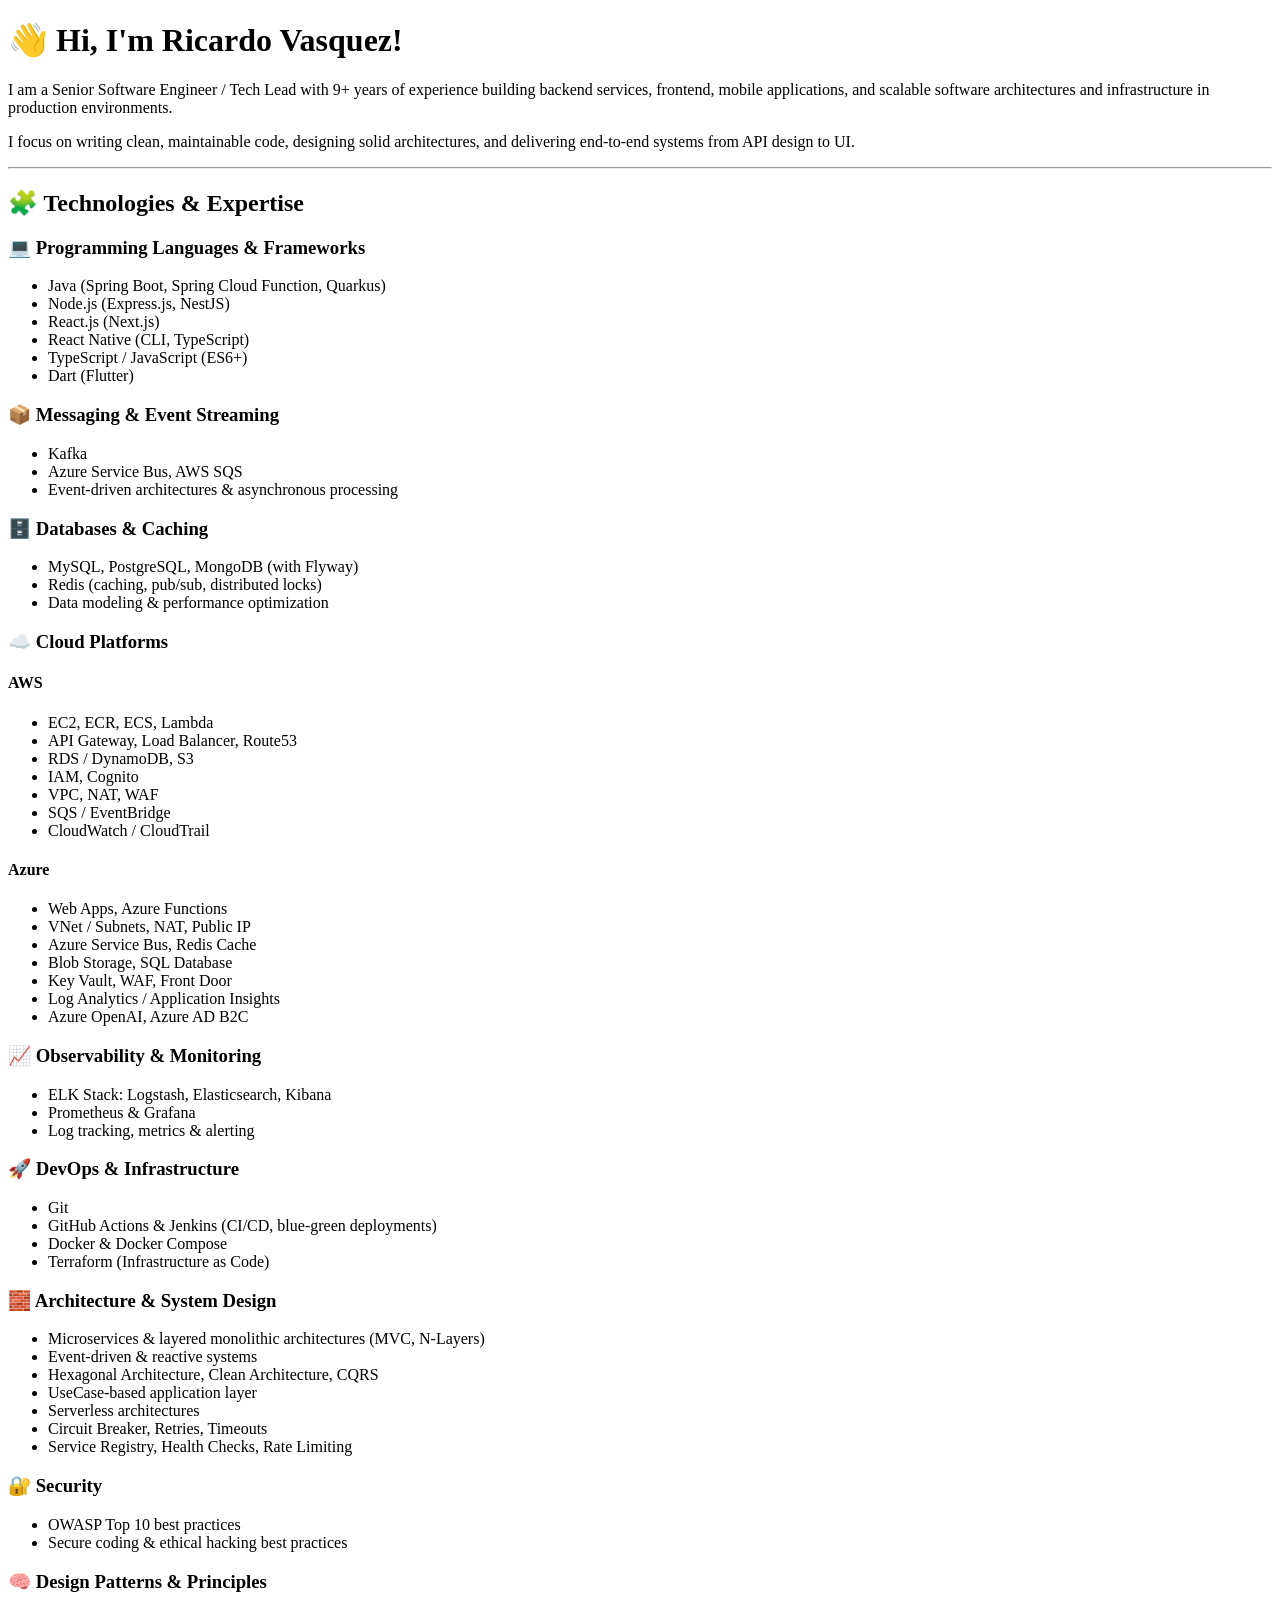
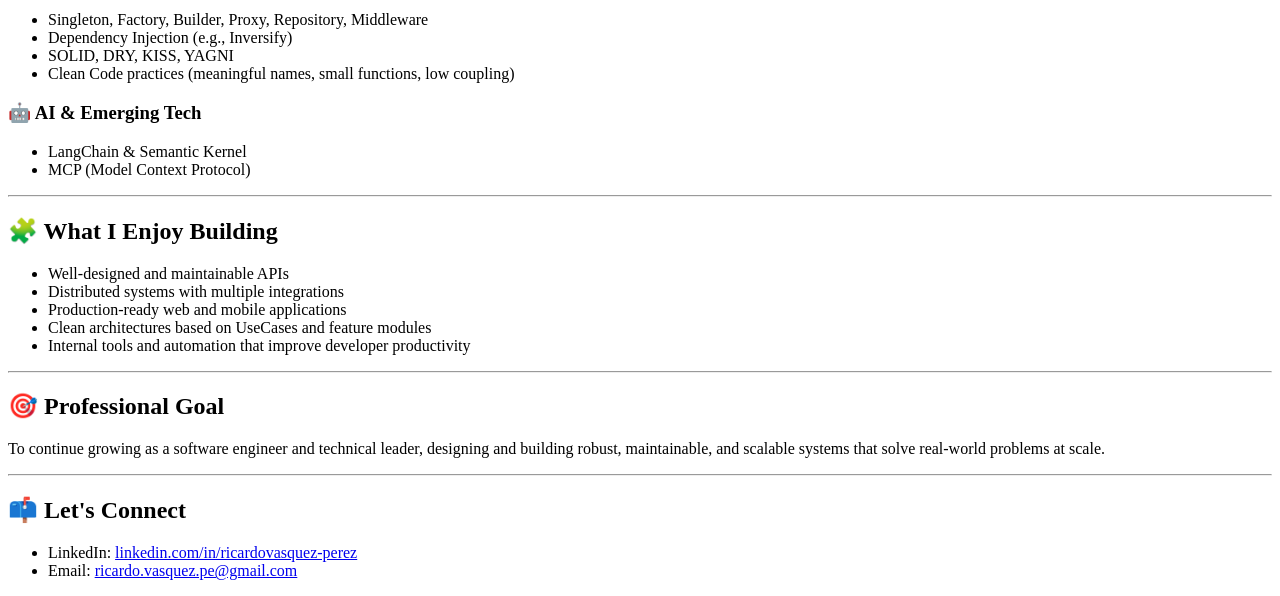
==== index.html @ ee4dad26 "first commit" ====
<!DOCTYPE html>
<html lang="en">
<head>
  <meta charset="UTF-8" />
  <meta name="viewport" content="width=device-width, initial-scale=1.0" />

  <title>Ricardo Vasquez | Senior Software Engineer / Tech Lead</title>
</head>

<body>

  <h1>👋 Hi, I'm Ricardo Vasquez!</h1>

  <p>
    I am a Senior Software Engineer / Tech Lead with 9+ years of experience
    building backend services, frontend, mobile applications, and scalable
    software architectures and infrastructure in production environments.
  </p>

  <p>
    I focus on writing clean, maintainable code, designing solid architectures,
    and delivering end-to-end systems from API design to UI.
  </p>

  <hr />

  <h2>🧩 Technologies &amp; Expertise</h2>

  <h3>💻 Programming Languages &amp; Frameworks</h3>

  <ul>
    <li>Java (Spring Boot, Spring Cloud Function, Quarkus)</li>
    <li>Node.js (Express.js, NestJS)</li>
    <li>React.js (Next.js)</li>
    <li>React Native (CLI, TypeScript)</li>
    <li>TypeScript / JavaScript (ES6+)</li>
    <li>Dart (Flutter)</li>
  </ul>

  <h3>📦 Messaging &amp; Event Streaming</h3>

  <ul>
    <li>Kafka</li>
    <li>Azure Service Bus, AWS SQS</li>
    <li>Event-driven architectures &amp; asynchronous processing</li>
  </ul>

  <h3>🗄️ Databases &amp; Caching</h3>

  <ul>
    <li>MySQL, PostgreSQL, MongoDB (with Flyway)</li>
    <li>Redis (caching, pub/sub, distributed locks)</li>
    <li>Data modeling &amp; performance optimization</li>
  </ul>

  <h3>☁️ Cloud Platforms</h3>

  <h4>AWS</h4>

  <ul>
    <li>EC2, ECR, ECS, Lambda</li>
    <li>API Gateway, Load Balancer, Route53</li>
    <li>RDS / DynamoDB, S3</li>
    <li>IAM, Cognito</li>
    <li>VPC, NAT, WAF</li>
    <li>SQS / EventBridge</li>
    <li>CloudWatch / CloudTrail</li>
  </ul>

  <h4>Azure</h4>

  <ul>
    <li>Web Apps, Azure Functions</li>
    <li>VNet / Subnets, NAT, Public IP</li>
    <li>Azure Service Bus, Redis Cache</li>
    <li>Blob Storage, SQL Database</li>
    <li>Key Vault, WAF, Front Door</li>
    <li>Log Analytics / Application Insights</li>
    <li>Azure OpenAI, Azure AD B2C</li>
  </ul>

  <h3>📈 Observability &amp; Monitoring</h3>

  <ul>
    <li>ELK Stack: Logstash, Elasticsearch, Kibana</li>
    <li>Prometheus &amp; Grafana</li>
    <li>Log tracking, metrics &amp; alerting</li>
  </ul>

  <h3>🚀 DevOps &amp; Infrastructure</h3>

  <ul>
    <li>Git</li>
    <li>GitHub Actions &amp; Jenkins (CI/CD, blue-green deployments)</li>
    <li>Docker &amp; Docker Compose</li>
    <li>Terraform (Infrastructure as Code)</li>
  </ul>

  <h3>🧱 Architecture &amp; System Design</h3>

  <ul>
    <li>Microservices &amp; layered monolithic architectures (MVC, N-Layers)</li>
    <li>Event-driven &amp; reactive systems</li>
    <li>Hexagonal Architecture, Clean Architecture, CQRS</li>
    <li>UseCase-based application layer</li>
    <li>Serverless architectures</li>
    <li>Circuit Breaker, Retries, Timeouts</li>
    <li>Service Registry, Health Checks, Rate Limiting</li>
  </ul>

  <h3>🔐 Security</h3>

  <ul>
    <li>OWASP Top 10 best practices</li>
    <li>Secure coding &amp; ethical hacking best practices</li>
  </ul>

  <h3>🧠 Design Patterns &amp; Principles</h3>

  <ul>
    <li>Singleton, Factory, Builder, Proxy, Repository, Middleware</li>
    <li>Dependency Injection (e.g., Inversify)</li>
    <li>SOLID, DRY, KISS, YAGNI</li>
    <li>
      Clean Code practices
      (meaningful names, small functions, low coupling)
    </li>
  </ul>

  <h3>🤖 AI &amp; Emerging Tech</h3>

  <ul>
    <li>LangChain &amp; Semantic Kernel</li>
    <li>MCP (Model Context Protocol)</li>
  </ul>

  <hr />

  <h2>🧩 What I Enjoy Building</h2>

  <ul>
    <li>Well-designed and maintainable APIs</li>
    <li>Distributed systems with multiple integrations</li>
    <li>Production-ready web and mobile applications</li>
    <li>Clean architectures based on UseCases and feature modules</li>
    <li>Internal tools and automation that improve developer productivity</li>
  </ul>

  <hr />

  <h2>🎯 Professional Goal</h2>

  <p>
    To continue growing as a software engineer and technical leader,
    designing and building robust, maintainable, and scalable systems
    that solve real-world problems at scale.
  </p>

  <hr />

  <h2>📫 Let's Connect</h2>

  <ul>
    <li>
      LinkedIn:
      <a
        href="https://www.linkedin.com/in/ricardovasquez-perez"
        target="_blank"
        rel="noopener noreferrer"
      >
        linkedin.com/in/ricardovasquez-perez
      </a>
    </li>

    <li>
      Email:
      <a href="mailto:ricardo.vasquez.pe@gmail.com">
        ricardo.vasquez.pe@gmail.com
      </a>
    </li>
  </ul>

</body>
</html>
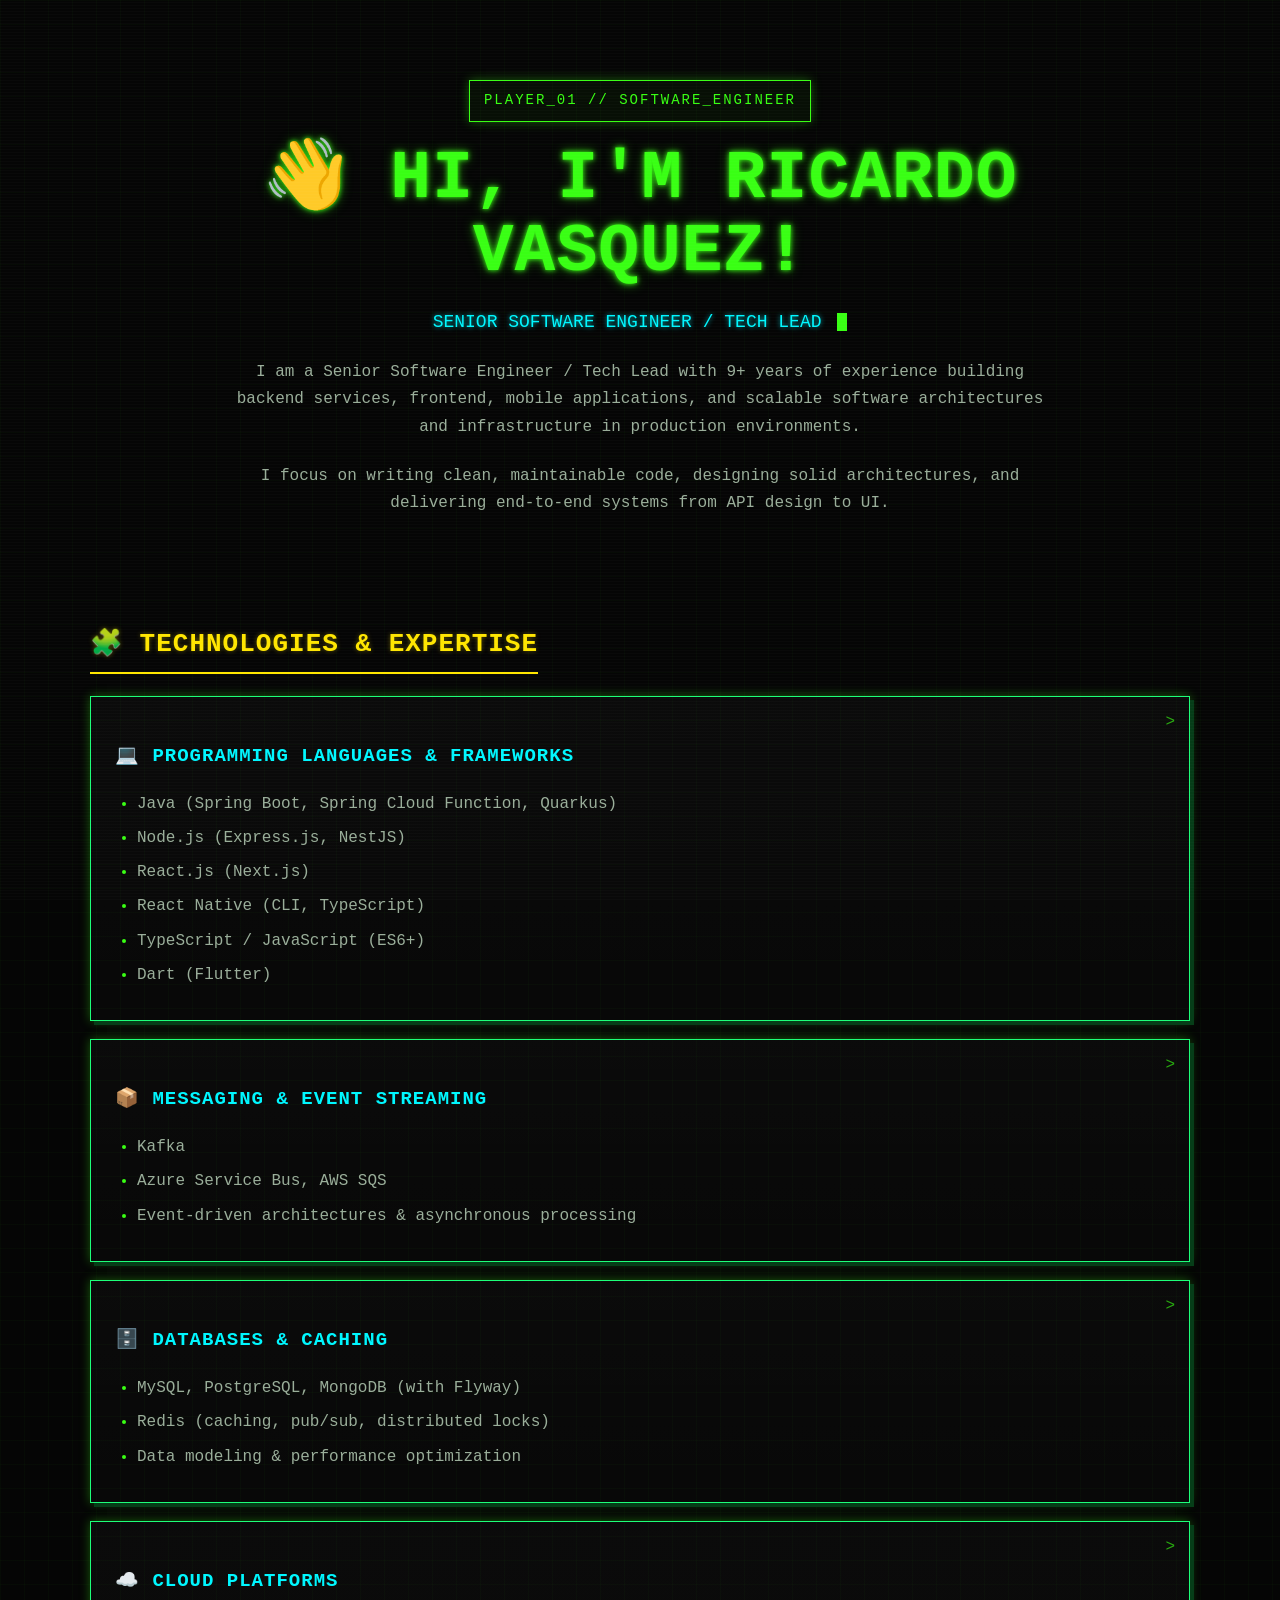
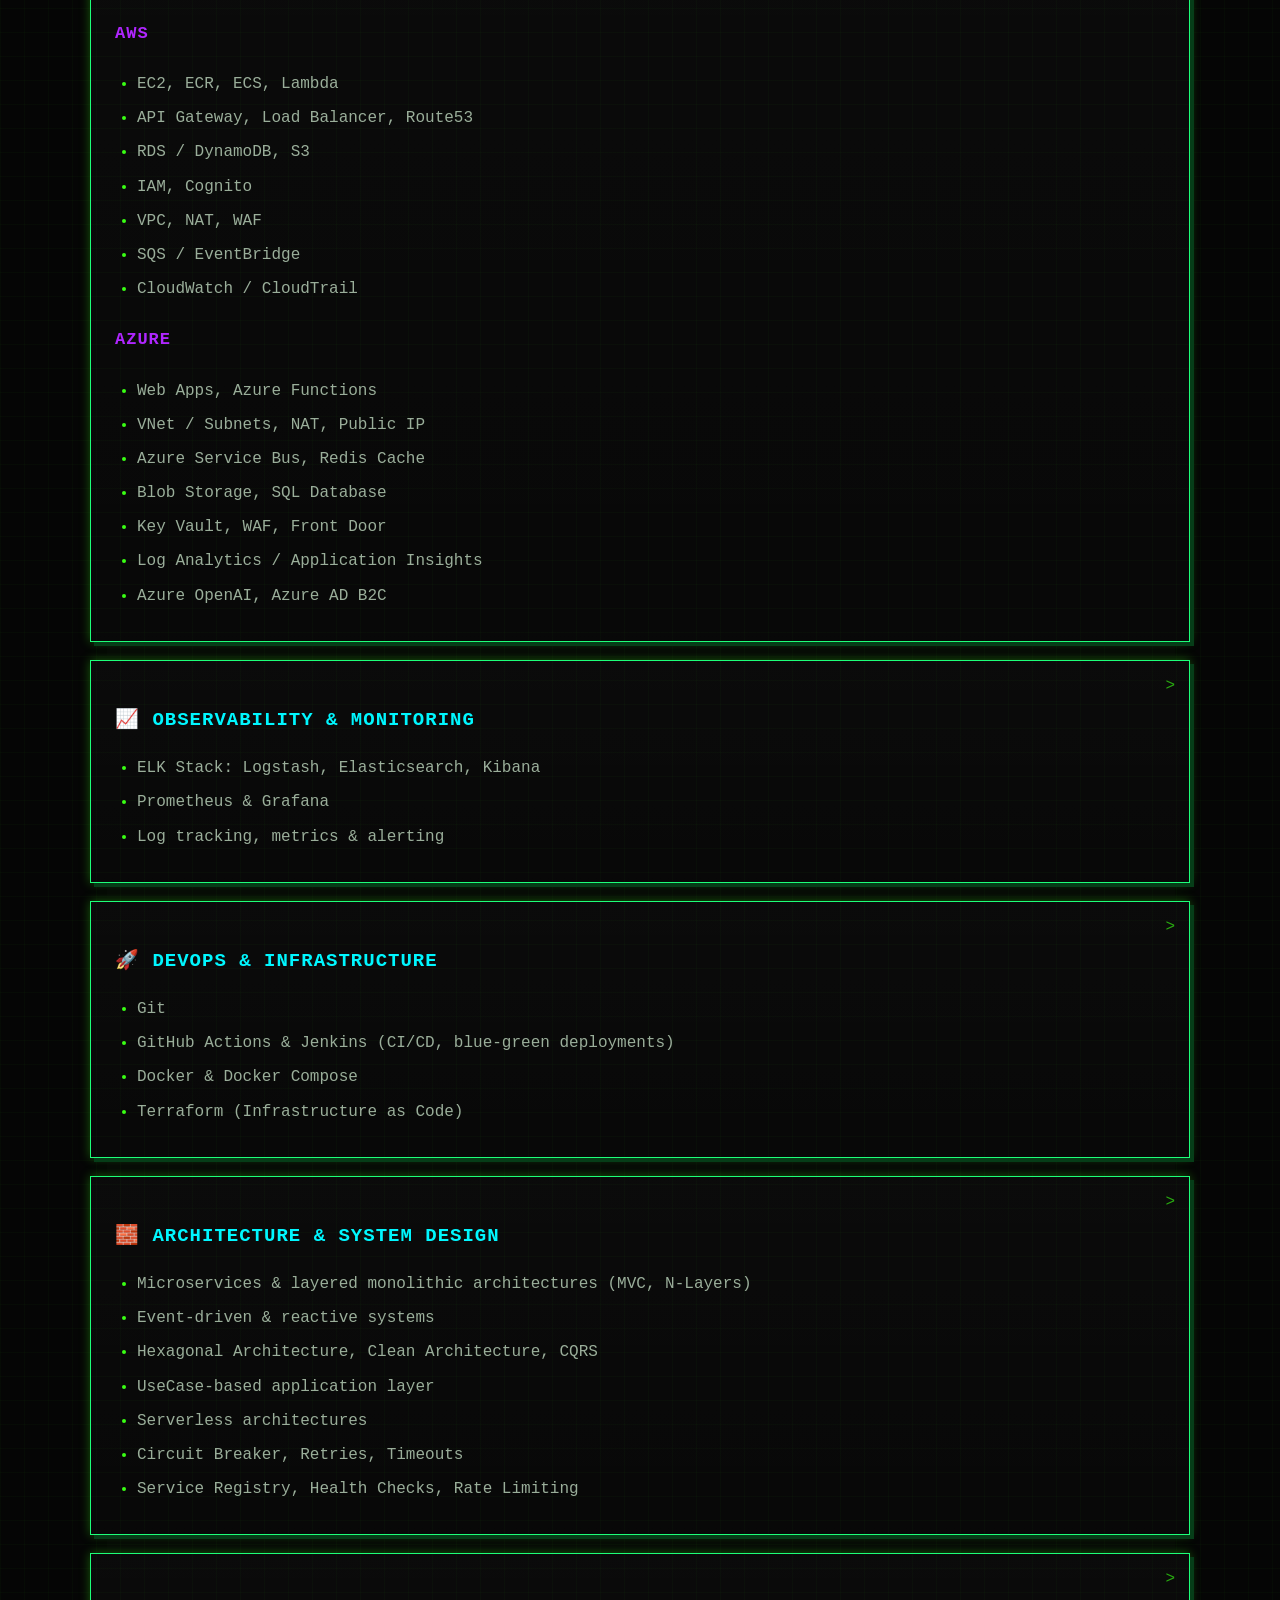
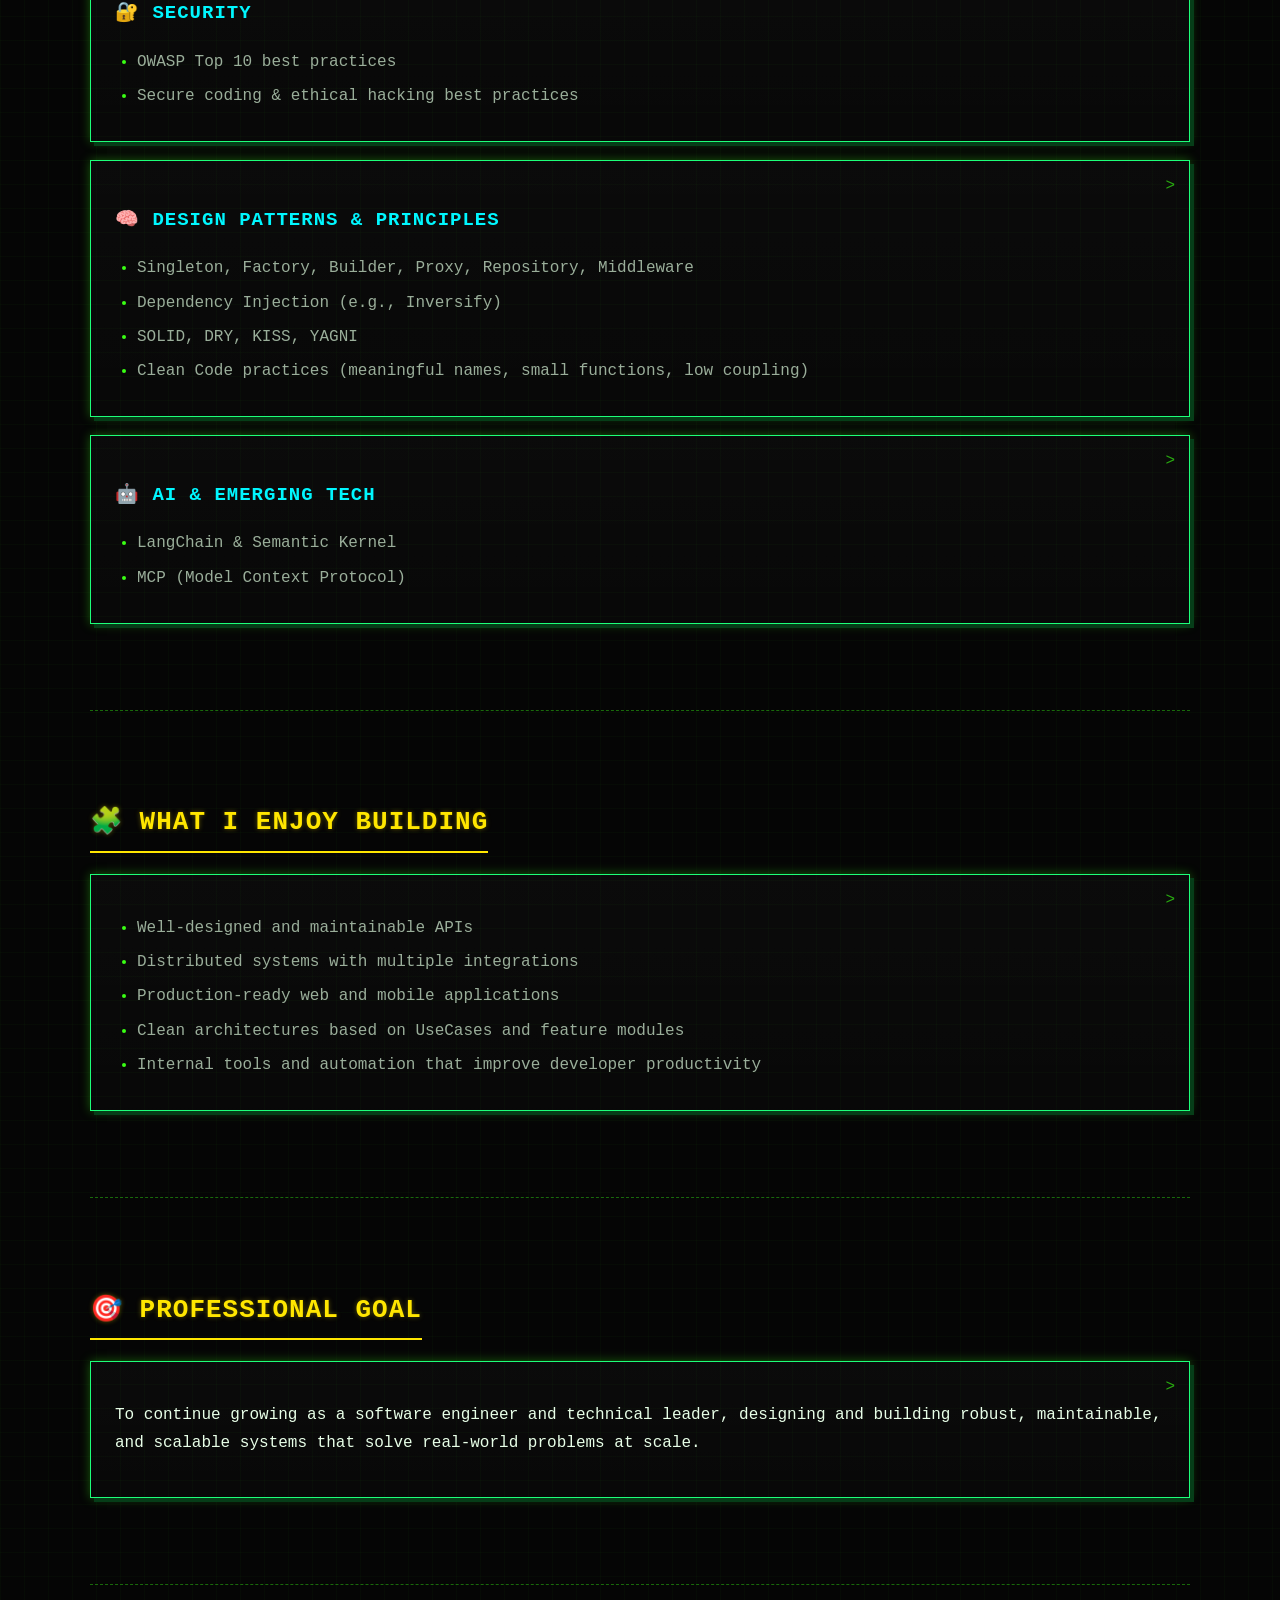
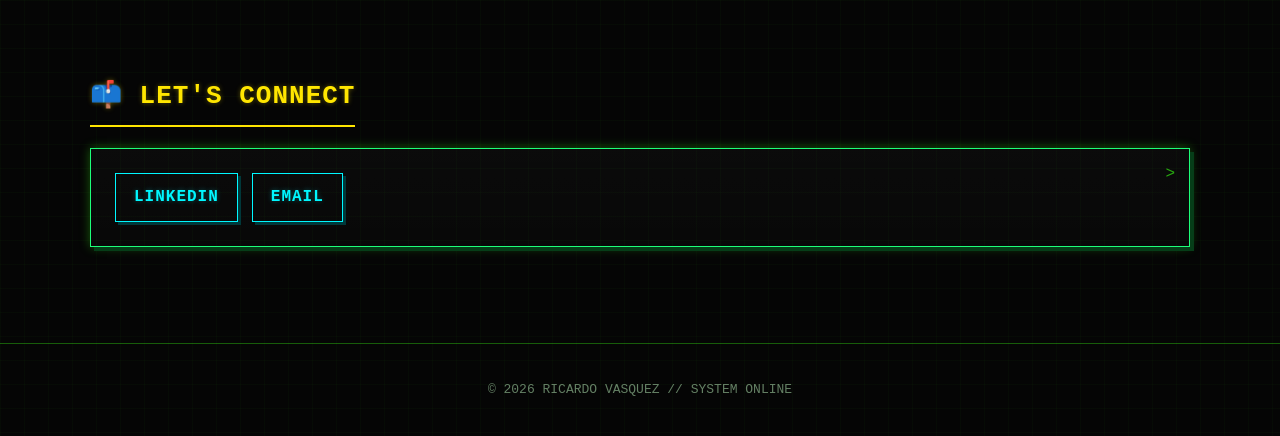
==== commit bceccf53: "second commit" ====
--- a/index.html
+++ b/index.html
@@ -5,180 +5,535 @@
   <meta name="viewport" content="width=device-width, initial-scale=1.0" />
 
   <title>Ricardo Vasquez | Senior Software Engineer / Tech Lead</title>
+
+  <style>
+    :root {
+      --bg: #050505;
+      --panel: #0b0b0b;
+      --panel-soft: #101010;
+      --green: #39ff14;
+      --cyan: #00f7ff;
+      --purple: #b026ff;
+      --yellow: #ffe600;
+      --text: #e8ffe8;
+      --muted: #9aae9a;
+      --border: #1dff79;
+      --shadow-green: 0 0 10px rgba(57, 255, 20, 0.35);
+      --shadow-cyan: 0 0 10px rgba(0, 247, 255, 0.3);
+    }
+
+    * {
+      box-sizing: border-box;
+    }
+
+    html {
+      scroll-behavior: smooth;
+    }
+
+    body {
+      margin: 0;
+      background:
+        linear-gradient(rgba(57, 255, 20, 0.025) 1px, transparent 1px),
+        linear-gradient(90deg, rgba(57, 255, 20, 0.025) 1px, transparent 1px),
+        var(--bg);
+      background-size: 24px 24px;
+
+      color: var(--text);
+
+      font-family:
+        "Courier New",
+        Courier,
+        monospace;
+
+      line-height: 1.7;
+    }
+
+    body::before {
+      content: "";
+      position: fixed;
+      inset: 0;
+      pointer-events: none;
+
+      background:
+        repeating-linear-gradient(
+          0deg,
+          rgba(255,255,255,0.018),
+          rgba(255,255,255,0.018) 1px,
+          transparent 1px,
+          transparent 3px
+        );
+
+      z-index: 999;
+    }
+
+    .container {
+      width: min(1100px, 92%);
+      margin: 0 auto;
+    }
+
+    header {
+      padding: 80px 0 55px;
+      text-align: center;
+    }
+
+    .terminal-label {
+      display: inline-block;
+      margin-bottom: 20px;
+      padding: 8px 14px;
+
+      border: 1px solid var(--green);
+      color: var(--green);
+      background: rgba(57, 255, 20, 0.04);
+
+      box-shadow: var(--shadow-green);
+
+      font-size: 14px;
+      text-transform: uppercase;
+      letter-spacing: 2px;
+    }
+
+    h1,
+    h2,
+    h3,
+    h4 {
+      text-transform: uppercase;
+      letter-spacing: 1px;
+    }
+
+    h1 {
+      margin: 0;
+      font-size: clamp(36px, 7vw, 68px);
+      line-height: 1.08;
+
+      color: var(--green);
+
+      text-shadow:
+        0 0 5px var(--green),
+        0 0 12px rgba(57, 255, 20, 0.5);
+    }
+
+    .subtitle {
+      margin-top: 18px;
+      color: var(--cyan);
+      font-size: 18px;
+
+      text-shadow:
+        0 0 5px rgba(0, 247, 255, 0.7);
+    }
+
+    .intro {
+      max-width: 820px;
+      margin: 22px auto 0;
+      color: var(--muted);
+      font-size: 16px;
+    }
+
+    section {
+      padding: 28px 0;
+    }
+
+    h2 {
+      display: inline-block;
+
+      color: var(--yellow);
+      font-size: 26px;
+
+      border-bottom: 2px solid var(--yellow);
+
+      padding-bottom: 6px;
+
+      text-shadow:
+        0 0 5px rgba(255, 230, 0, 0.35);
+    }
+
+    h3 {
+      color: var(--cyan);
+      font-size: 19px;
+    }
+
+    h4 {
+      color: var(--purple);
+      font-size: 17px;
+    }
+
+    .panel {
+      background: linear-gradient(
+        180deg,
+        rgba(255,255,255,0.025),
+        rgba(255,255,255,0.01)
+      );
+
+      border: 1px solid var(--border);
+
+      padding: 24px;
+      margin-bottom: 18px;
+
+      box-shadow:
+        4px 4px 0 #063d18,
+        var(--shadow-green);
+
+      position: relative;
+    }
+
+    .panel::before {
+      content: ">";
+      position: absolute;
+      top: 12px;
+      right: 14px;
+
+      color: var(--green);
+      opacity: 0.65;
+    }
+
+    ul {
+      padding-left: 22px;
+      margin-bottom: 0;
+    }
+
+    li {
+      margin-bottom: 7px;
+      color: var(--muted);
+    }
+
+    li::marker {
+      color: var(--green);
+    }
+
+    hr {
+      border: none;
+      border-top: 1px dashed rgba(57, 255, 20, 0.4);
+      margin: 40px 0;
+    }
+
+    a {
+      color: var(--cyan);
+      text-decoration: none;
+
+      text-shadow:
+        0 0 5px rgba(0, 247, 255, 0.3);
+    }
+
+    a:hover {
+      color: var(--green);
+      text-shadow:
+        0 0 8px rgba(57, 255, 20, 0.7);
+    }
+
+    .connect {
+      display: flex;
+      flex-wrap: wrap;
+      gap: 14px;
+    }
+
+    .button {
+      display: inline-block;
+
+      padding: 10px 18px;
+
+      border: 1px solid var(--cyan);
+
+      background: transparent;
+      color: var(--cyan);
+
+      text-transform: uppercase;
+      font-weight: bold;
+      letter-spacing: 1px;
+
+      box-shadow:
+        3px 3px 0 #00383a;
+    }
+
+    .button:hover {
+      border-color: var(--green);
+      color: var(--green);
+
+      box-shadow:
+        3px 3px 0 #0b4518,
+        var(--shadow-green);
+
+      transform: translate(-1px, -1px);
+    }
+
+    footer {
+      margin-top: 50px;
+      padding: 35px 0;
+
+      border-top: 1px solid rgba(57, 255, 20, 0.35);
+
+      text-align: center;
+
+      color: #648064;
+
+      font-size: 13px;
+    }
+
+    .cursor {
+      display: inline-block;
+      width: 10px;
+      height: 18px;
+      margin-left: 5px;
+
+      background: var(--green);
+
+      animation: blink 0.8s steps(1) infinite;
+      vertical-align: middle;
+    }
+
+    @keyframes blink {
+      50% {
+        opacity: 0;
+      }
+    }
+
+    @media (max-width: 700px) {
+      header {
+        padding-top: 55px;
+      }
+
+      h2 {
+        font-size: 22px;
+      }
+
+      .panel {
+        padding: 19px;
+      }
+    }
+  </style>
 </head>
 
 <body>
 
-  <h1>👋 Hi, I'm Ricardo Vasquez!</h1>
-
-  <p>
-    I am a Senior Software Engineer / Tech Lead with 9+ years of experience
-    building backend services, frontend, mobile applications, and scalable
-    software architectures and infrastructure in production environments.
-  </p>
-
-  <p>
-    I focus on writing clean, maintainable code, designing solid architectures,
-    and delivering end-to-end systems from API design to UI.
-  </p>
-
-  <hr />
-
-  <h2>🧩 Technologies &amp; Expertise</h2>
-
-  <h3>💻 Programming Languages &amp; Frameworks</h3>
-
-  <ul>
-    <li>Java (Spring Boot, Spring Cloud Function, Quarkus)</li>
-    <li>Node.js (Express.js, NestJS)</li>
-    <li>React.js (Next.js)</li>
-    <li>React Native (CLI, TypeScript)</li>
-    <li>TypeScript / JavaScript (ES6+)</li>
-    <li>Dart (Flutter)</li>
-  </ul>
-
-  <h3>📦 Messaging &amp; Event Streaming</h3>
-
-  <ul>
-    <li>Kafka</li>
-    <li>Azure Service Bus, AWS SQS</li>
-    <li>Event-driven architectures &amp; asynchronous processing</li>
-  </ul>
-
-  <h3>🗄️ Databases &amp; Caching</h3>
-
-  <ul>
-    <li>MySQL, PostgreSQL, MongoDB (with Flyway)</li>
-    <li>Redis (caching, pub/sub, distributed locks)</li>
-    <li>Data modeling &amp; performance optimization</li>
-  </ul>
-
-  <h3>☁️ Cloud Platforms</h3>
-
-  <h4>AWS</h4>
-
-  <ul>
-    <li>EC2, ECR, ECS, Lambda</li>
-    <li>API Gateway, Load Balancer, Route53</li>
-    <li>RDS / DynamoDB, S3</li>
-    <li>IAM, Cognito</li>
-    <li>VPC, NAT, WAF</li>
-    <li>SQS / EventBridge</li>
-    <li>CloudWatch / CloudTrail</li>
-  </ul>
-
-  <h4>Azure</h4>
-
-  <ul>
-    <li>Web Apps, Azure Functions</li>
-    <li>VNet / Subnets, NAT, Public IP</li>
-    <li>Azure Service Bus, Redis Cache</li>
-    <li>Blob Storage, SQL Database</li>
-    <li>Key Vault, WAF, Front Door</li>
-    <li>Log Analytics / Application Insights</li>
-    <li>Azure OpenAI, Azure AD B2C</li>
-  </ul>
-
-  <h3>📈 Observability &amp; Monitoring</h3>
-
-  <ul>
-    <li>ELK Stack: Logstash, Elasticsearch, Kibana</li>
-    <li>Prometheus &amp; Grafana</li>
-    <li>Log tracking, metrics &amp; alerting</li>
-  </ul>
-
-  <h3>🚀 DevOps &amp; Infrastructure</h3>
-
-  <ul>
-    <li>Git</li>
-    <li>GitHub Actions &amp; Jenkins (CI/CD, blue-green deployments)</li>
-    <li>Docker &amp; Docker Compose</li>
-    <li>Terraform (Infrastructure as Code)</li>
-  </ul>
-
-  <h3>🧱 Architecture &amp; System Design</h3>
-
-  <ul>
-    <li>Microservices &amp; layered monolithic architectures (MVC, N-Layers)</li>
-    <li>Event-driven &amp; reactive systems</li>
-    <li>Hexagonal Architecture, Clean Architecture, CQRS</li>
-    <li>UseCase-based application layer</li>
-    <li>Serverless architectures</li>
-    <li>Circuit Breaker, Retries, Timeouts</li>
-    <li>Service Registry, Health Checks, Rate Limiting</li>
-  </ul>
-
-  <h3>🔐 Security</h3>
-
-  <ul>
-    <li>OWASP Top 10 best practices</li>
-    <li>Secure coding &amp; ethical hacking best practices</li>
-  </ul>
-
-  <h3>🧠 Design Patterns &amp; Principles</h3>
-
-  <ul>
-    <li>Singleton, Factory, Builder, Proxy, Repository, Middleware</li>
-    <li>Dependency Injection (e.g., Inversify)</li>
-    <li>SOLID, DRY, KISS, YAGNI</li>
-    <li>
-      Clean Code practices
-      (meaningful names, small functions, low coupling)
-    </li>
-  </ul>
-
-  <h3>🤖 AI &amp; Emerging Tech</h3>
-
-  <ul>
-    <li>LangChain &amp; Semantic Kernel</li>
-    <li>MCP (Model Context Protocol)</li>
-  </ul>
-
-  <hr />
-
-  <h2>🧩 What I Enjoy Building</h2>
-
-  <ul>
-    <li>Well-designed and maintainable APIs</li>
-    <li>Distributed systems with multiple integrations</li>
-    <li>Production-ready web and mobile applications</li>
-    <li>Clean architectures based on UseCases and feature modules</li>
-    <li>Internal tools and automation that improve developer productivity</li>
-  </ul>
-
-  <hr />
-
-  <h2>🎯 Professional Goal</h2>
-
-  <p>
-    To continue growing as a software engineer and technical leader,
-    designing and building robust, maintainable, and scalable systems
-    that solve real-world problems at scale.
-  </p>
-
-  <hr />
-
-  <h2>📫 Let's Connect</h2>
-
-  <ul>
-    <li>
-      LinkedIn:
-      <a
-        href="https://www.linkedin.com/in/ricardovasquez-perez"
-        target="_blank"
-        rel="noopener noreferrer"
-      >
-        linkedin.com/in/ricardovasquez-perez
-      </a>
-    </li>
-
-    <li>
-      Email:
-      <a href="mailto:ricardo.vasquez.pe@gmail.com">
-        ricardo.vasquez.pe@gmail.com
-      </a>
-    </li>
-  </ul>
+  <header>
+    <div class="container">
+
+      <div class="terminal-label">
+        PLAYER_01 // SOFTWARE_ENGINEER
+      </div>
+
+      <h1>
+        👋 Hi, I'm Ricardo Vasquez!
+      </h1>
+
+      <div class="subtitle">
+        SENIOR SOFTWARE ENGINEER / TECH LEAD
+        <span class="cursor"></span>
+      </div>
+
+      <p class="intro">
+        I am a Senior Software Engineer / Tech Lead with 9+ years of experience
+        building backend services, frontend, mobile applications, and scalable
+        software architectures and infrastructure in production environments.
+      </p>
+
+      <p class="intro">
+        I focus on writing clean, maintainable code, designing solid architectures,
+        and delivering end-to-end systems from API design to UI.
+      </p>
+
+    </div>
+  </header>
+
+  <main class="container">
+
+    <section>
+      <h2>🧩 Technologies &amp; Expertise</h2>
+
+      <div class="panel">
+        <h3>💻 Programming Languages &amp; Frameworks</h3>
+
+        <ul>
+          <li>Java (Spring Boot, Spring Cloud Function, Quarkus)</li>
+          <li>Node.js (Express.js, NestJS)</li>
+          <li>React.js (Next.js)</li>
+          <li>React Native (CLI, TypeScript)</li>
+          <li>TypeScript / JavaScript (ES6+)</li>
+          <li>Dart (Flutter)</li>
+        </ul>
+      </div>
+
+      <div class="panel">
+        <h3>📦 Messaging &amp; Event Streaming</h3>
+
+        <ul>
+          <li>Kafka</li>
+          <li>Azure Service Bus, AWS SQS</li>
+          <li>Event-driven architectures &amp; asynchronous processing</li>
+        </ul>
+      </div>
+
+      <div class="panel">
+        <h3>🗄️ Databases &amp; Caching</h3>
+
+        <ul>
+          <li>MySQL, PostgreSQL, MongoDB (with Flyway)</li>
+          <li>Redis (caching, pub/sub, distributed locks)</li>
+          <li>Data modeling &amp; performance optimization</li>
+        </ul>
+      </div>
+
+      <div class="panel">
+        <h3>☁️ Cloud Platforms</h3>
+
+        <h4>AWS</h4>
+
+        <ul>
+          <li>EC2, ECR, ECS, Lambda</li>
+          <li>API Gateway, Load Balancer, Route53</li>
+          <li>RDS / DynamoDB, S3</li>
+          <li>IAM, Cognito</li>
+          <li>VPC, NAT, WAF</li>
+          <li>SQS / EventBridge</li>
+          <li>CloudWatch / CloudTrail</li>
+        </ul>
+
+        <h4>Azure</h4>
+
+        <ul>
+          <li>Web Apps, Azure Functions</li>
+          <li>VNet / Subnets, NAT, Public IP</li>
+          <li>Azure Service Bus, Redis Cache</li>
+          <li>Blob Storage, SQL Database</li>
+          <li>Key Vault, WAF, Front Door</li>
+          <li>Log Analytics / Application Insights</li>
+          <li>Azure OpenAI, Azure AD B2C</li>
+        </ul>
+      </div>
+
+      <div class="panel">
+        <h3>📈 Observability &amp; Monitoring</h3>
+
+        <ul>
+          <li>ELK Stack: Logstash, Elasticsearch, Kibana</li>
+          <li>Prometheus &amp; Grafana</li>
+          <li>Log tracking, metrics &amp; alerting</li>
+        </ul>
+      </div>
+
+      <div class="panel">
+        <h3>🚀 DevOps &amp; Infrastructure</h3>
+
+        <ul>
+          <li>Git</li>
+          <li>GitHub Actions &amp; Jenkins (CI/CD, blue-green deployments)</li>
+          <li>Docker &amp; Docker Compose</li>
+          <li>Terraform (Infrastructure as Code)</li>
+        </ul>
+      </div>
+
+      <div class="panel">
+        <h3>🧱 Architecture &amp; System Design</h3>
+
+        <ul>
+          <li>Microservices &amp; layered monolithic architectures (MVC, N-Layers)</li>
+          <li>Event-driven &amp; reactive systems</li>
+          <li>Hexagonal Architecture, Clean Architecture, CQRS</li>
+          <li>UseCase-based application layer</li>
+          <li>Serverless architectures</li>
+          <li>Circuit Breaker, Retries, Timeouts</li>
+          <li>Service Registry, Health Checks, Rate Limiting</li>
+        </ul>
+      </div>
+
+      <div class="panel">
+        <h3>🔐 Security</h3>
+
+        <ul>
+          <li>OWASP Top 10 best practices</li>
+          <li>Secure coding &amp; ethical hacking best practices</li>
+        </ul>
+      </div>
+
+      <div class="panel">
+        <h3>🧠 Design Patterns &amp; Principles</h3>
+
+        <ul>
+          <li>Singleton, Factory, Builder, Proxy, Repository, Middleware</li>
+          <li>Dependency Injection (e.g., Inversify)</li>
+          <li>SOLID, DRY, KISS, YAGNI</li>
+          <li>
+            Clean Code practices
+            (meaningful names, small functions, low coupling)
+          </li>
+        </ul>
+      </div>
+
+      <div class="panel">
+        <h3>🤖 AI &amp; Emerging Tech</h3>
+
+        <ul>
+          <li>LangChain &amp; Semantic Kernel</li>
+          <li>MCP (Model Context Protocol)</li>
+        </ul>
+      </div>
+    </section>
+
+    <hr />
+
+    <section>
+      <h2>🧩 What I Enjoy Building</h2>
+
+      <div class="panel">
+        <ul>
+          <li>Well-designed and maintainable APIs</li>
+          <li>Distributed systems with multiple integrations</li>
+          <li>Production-ready web and mobile applications</li>
+          <li>Clean architectures based on UseCases and feature modules</li>
+          <li>Internal tools and automation that improve developer productivity</li>
+        </ul>
+      </div>
+    </section>
+
+    <hr />
+
+    <section>
+      <h2>🎯 Professional Goal</h2>
+
+      <div class="panel">
+        <p>
+          To continue growing as a software engineer and technical leader,
+          designing and building robust, maintainable, and scalable systems
+          that solve real-world problems at scale.
+        </p>
+      </div>
+    </section>
+
+    <hr />
+
+    <section>
+      <h2>📫 Let's Connect</h2>
+
+      <div class="panel">
+
+        <div class="connect">
+
+          <a
+            class="button"
+            href="https://www.linkedin.com/in/ricardovasquez-perez"
+            target="_blank"
+            rel="noopener noreferrer"
+          >
+            LinkedIn
+          </a>
+
+          <a
+            class="button"
+            href="mailto:ricardo.vasquez.pe@gmail.com"
+          >
+            Email
+          </a>
+
+        </div>
+
+      </div>
+    </section>
+
+  </main>
+
+  <footer>
+    <div class="container">
+      © 2026 RICARDO VASQUEZ // SYSTEM ONLINE
+    </div>
+  </footer>
 
 </body>
 </html>
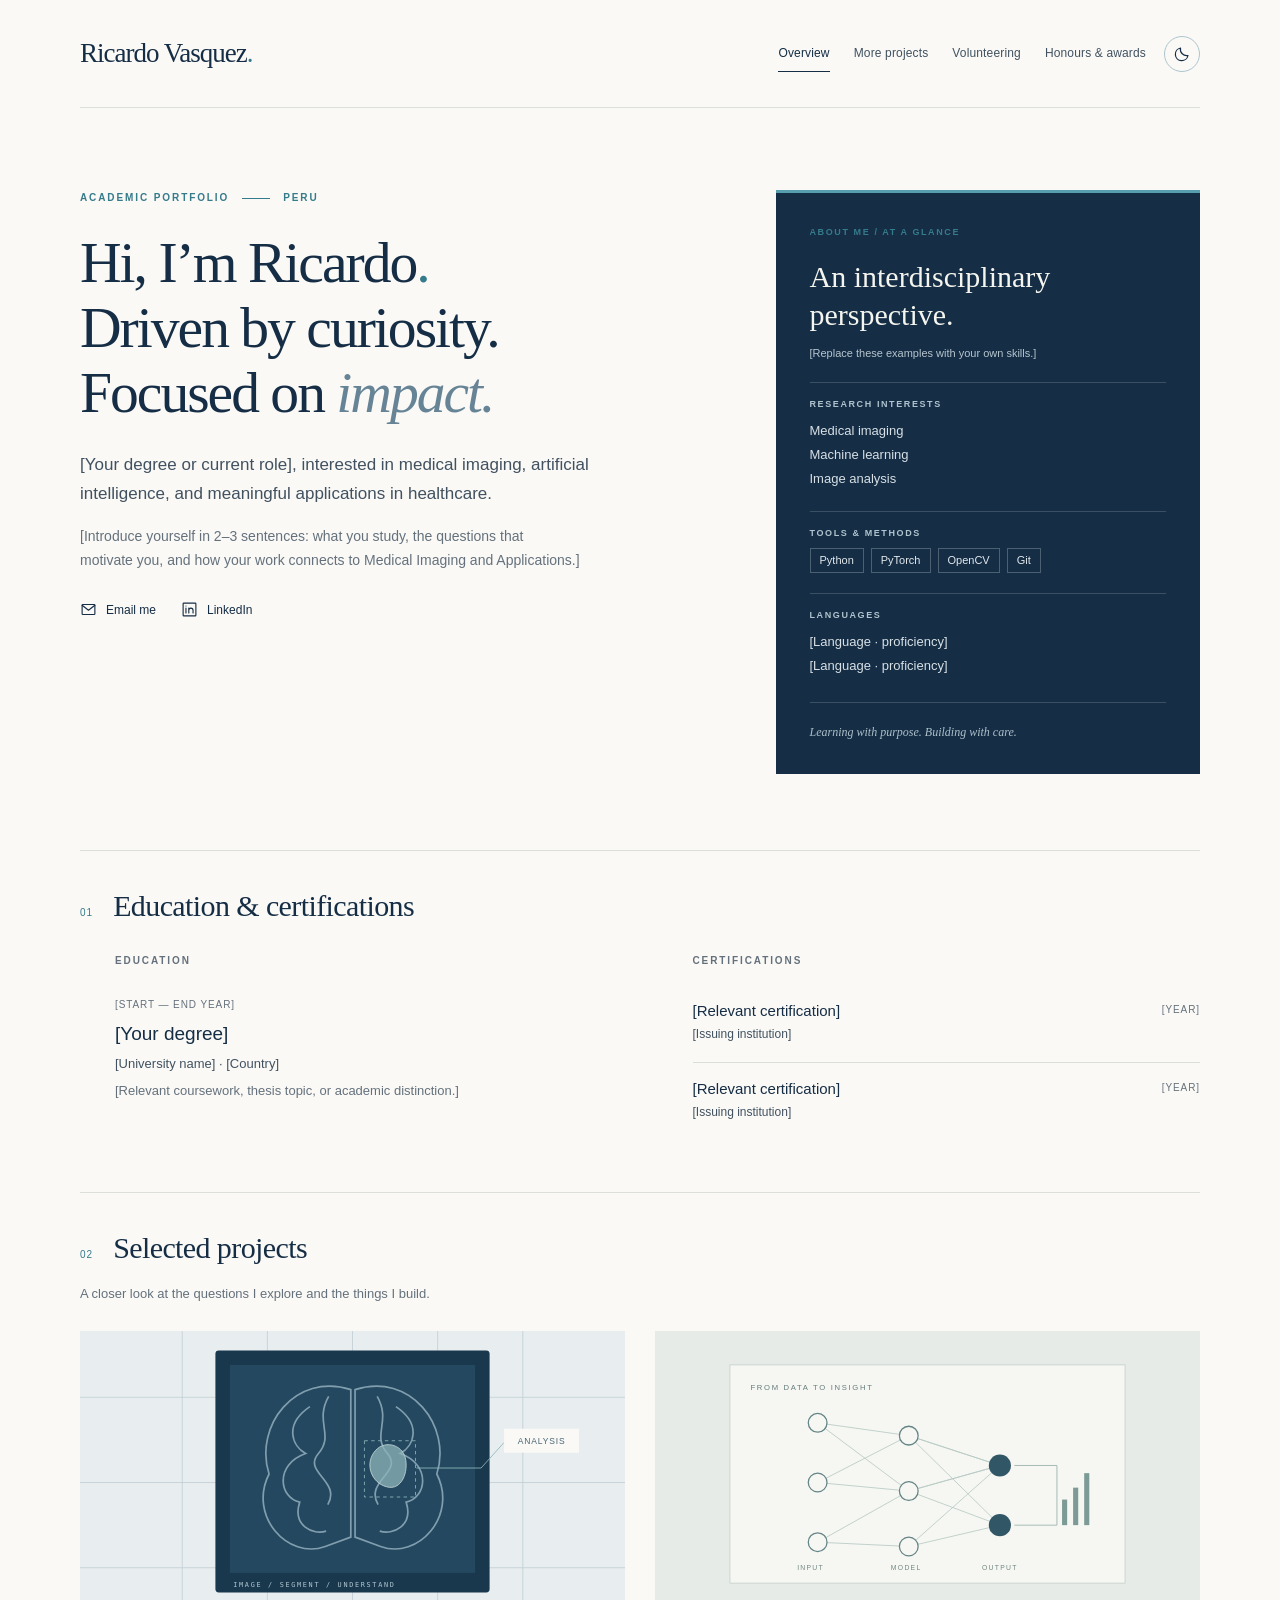
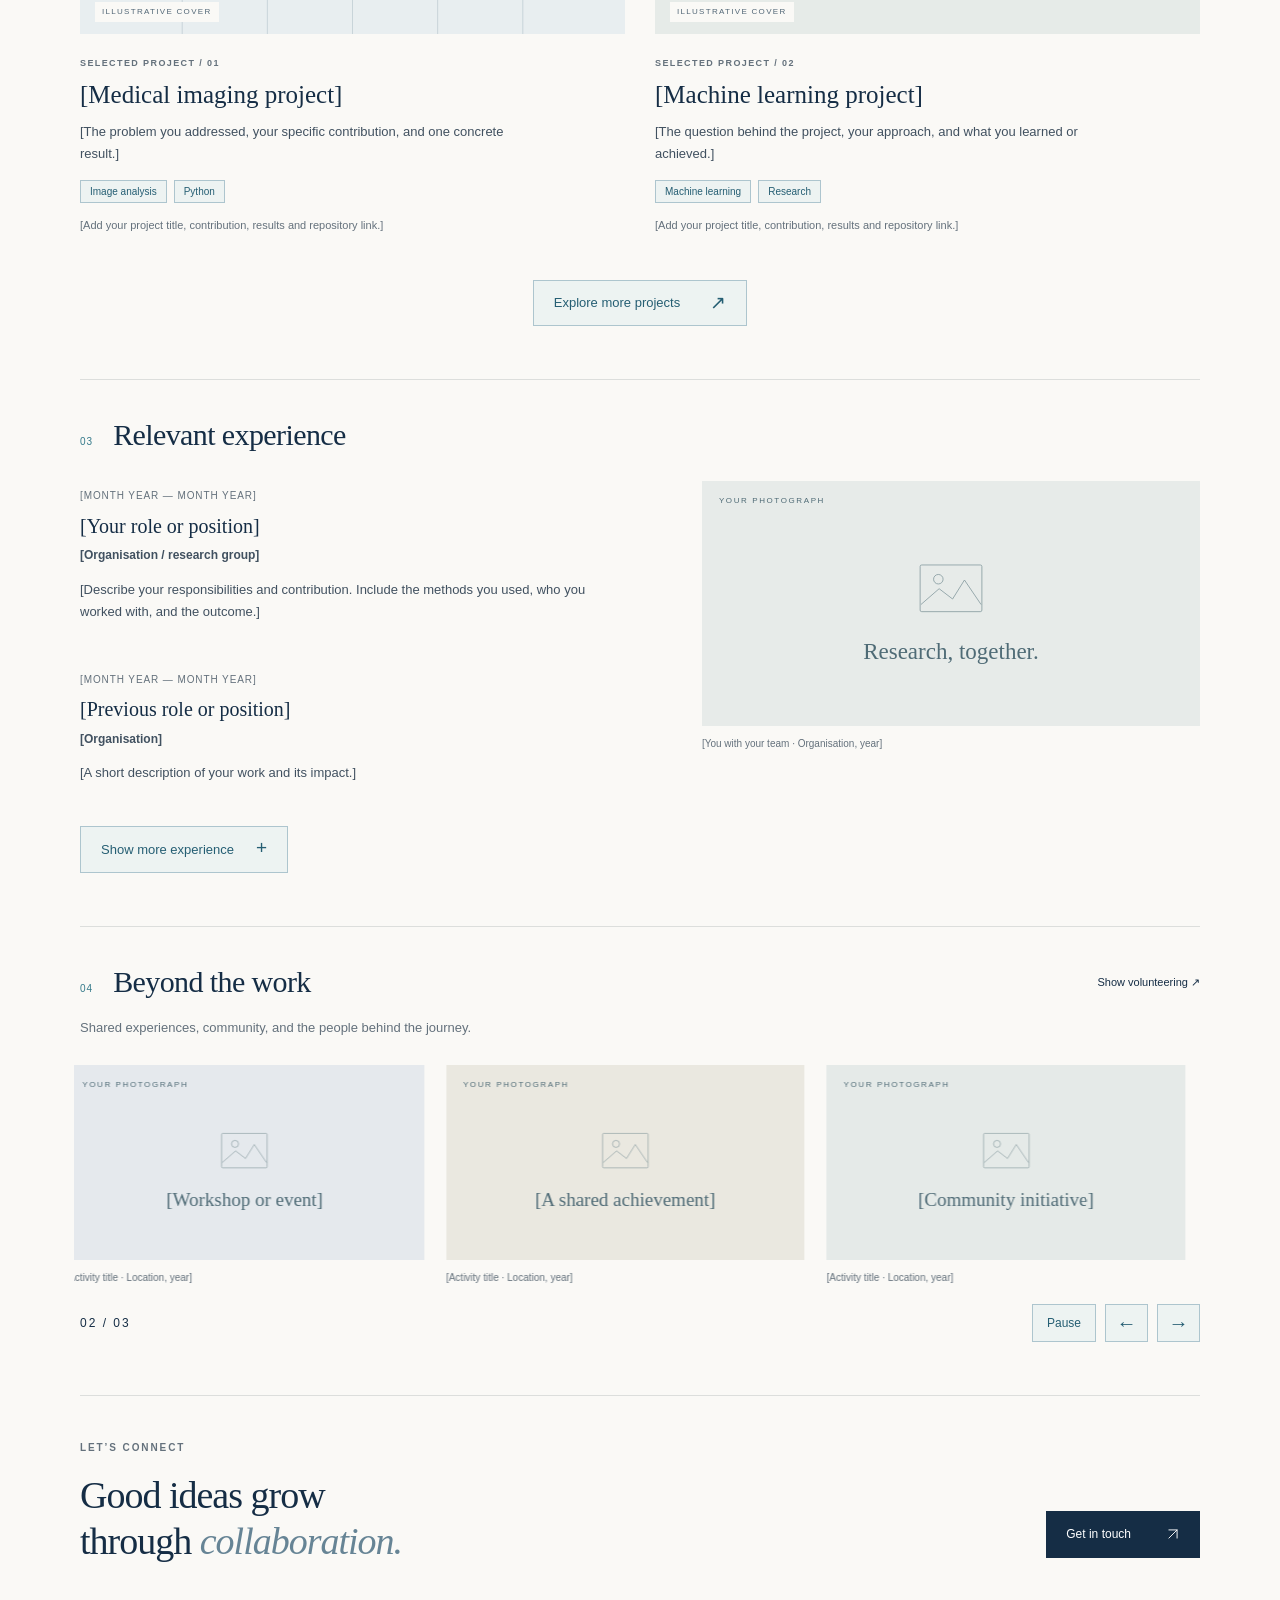
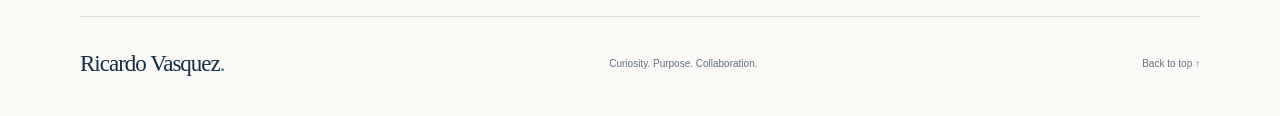
==== commit 7f6a07f6: "changes" ====
--- a/index.html
+++ b/index.html
@@ -1,539 +1 @@
-<!DOCTYPE html>
-<html lang="en">
-<head>
-  <meta charset="UTF-8" />
-  <meta name="viewport" content="width=device-width, initial-scale=1.0" />
-
-  <title>Ricardo Vasquez | Senior Software Engineer / Tech Lead</title>
-
-  <style>
-    :root {
-      --bg: #050505;
-      --panel: #0b0b0b;
-      --panel-soft: #101010;
-      --green: #39ff14;
-      --cyan: #00f7ff;
-      --purple: #b026ff;
-      --yellow: #ffe600;
-      --text: #e8ffe8;
-      --muted: #9aae9a;
-      --border: #1dff79;
-      --shadow-green: 0 0 10px rgba(57, 255, 20, 0.35);
-      --shadow-cyan: 0 0 10px rgba(0, 247, 255, 0.3);
-    }
-
-    * {
-      box-sizing: border-box;
-    }
-
-    html {
-      scroll-behavior: smooth;
-    }
-
-    body {
-      margin: 0;
-      background:
-        linear-gradient(rgba(57, 255, 20, 0.025) 1px, transparent 1px),
-        linear-gradient(90deg, rgba(57, 255, 20, 0.025) 1px, transparent 1px),
-        var(--bg);
-      background-size: 24px 24px;
-
-      color: var(--text);
-
-      font-family:
-        "Courier New",
-        Courier,
-        monospace;
-
-      line-height: 1.7;
-    }
-
-    body::before {
-      content: "";
-      position: fixed;
-      inset: 0;
-      pointer-events: none;
-
-      background:
-        repeating-linear-gradient(
-          0deg,
-          rgba(255,255,255,0.018),
-          rgba(255,255,255,0.018) 1px,
-          transparent 1px,
-          transparent 3px
-        );
-
-      z-index: 999;
-    }
-
-    .container {
-      width: min(1100px, 92%);
-      margin: 0 auto;
-    }
-
-    header {
-      padding: 80px 0 55px;
-      text-align: center;
-    }
-
-    .terminal-label {
-      display: inline-block;
-      margin-bottom: 20px;
-      padding: 8px 14px;
-
-      border: 1px solid var(--green);
-      color: var(--green);
-      background: rgba(57, 255, 20, 0.04);
-
-      box-shadow: var(--shadow-green);
-
-      font-size: 14px;
-      text-transform: uppercase;
-      letter-spacing: 2px;
-    }
-
-    h1,
-    h2,
-    h3,
-    h4 {
-      text-transform: uppercase;
-      letter-spacing: 1px;
-    }
-
-    h1 {
-      margin: 0;
-      font-size: clamp(36px, 7vw, 68px);
-      line-height: 1.08;
-
-      color: var(--green);
-
-      text-shadow:
-        0 0 5px var(--green),
-        0 0 12px rgba(57, 255, 20, 0.5);
-    }
-
-    .subtitle {
-      margin-top: 18px;
-      color: var(--cyan);
-      font-size: 18px;
-
-      text-shadow:
-        0 0 5px rgba(0, 247, 255, 0.7);
-    }
-
-    .intro {
-      max-width: 820px;
-      margin: 22px auto 0;
-      color: var(--muted);
-      font-size: 16px;
-    }
-
-    section {
-      padding: 28px 0;
-    }
-
-    h2 {
-      display: inline-block;
-
-      color: var(--yellow);
-      font-size: 26px;
-
-      border-bottom: 2px solid var(--yellow);
-
-      padding-bottom: 6px;
-
-      text-shadow:
-        0 0 5px rgba(255, 230, 0, 0.35);
-    }
-
-    h3 {
-      color: var(--cyan);
-      font-size: 19px;
-    }
-
-    h4 {
-      color: var(--purple);
-      font-size: 17px;
-    }
-
-    .panel {
-      background: linear-gradient(
-        180deg,
-        rgba(255,255,255,0.025),
-        rgba(255,255,255,0.01)
-      );
-
-      border: 1px solid var(--border);
-
-      padding: 24px;
-      margin-bottom: 18px;
-
-      box-shadow:
-        4px 4px 0 #063d18,
-        var(--shadow-green);
-
-      position: relative;
-    }
-
-    .panel::before {
-      content: ">";
-      position: absolute;
-      top: 12px;
-      right: 14px;
-
-      color: var(--green);
-      opacity: 0.65;
-    }
-
-    ul {
-      padding-left: 22px;
-      margin-bottom: 0;
-    }
-
-    li {
-      margin-bottom: 7px;
-      color: var(--muted);
-    }
-
-    li::marker {
-      color: var(--green);
-    }
-
-    hr {
-      border: none;
-      border-top: 1px dashed rgba(57, 255, 20, 0.4);
-      margin: 40px 0;
-    }
-
-    a {
-      color: var(--cyan);
-      text-decoration: none;
-
-      text-shadow:
-        0 0 5px rgba(0, 247, 255, 0.3);
-    }
-
-    a:hover {
-      color: var(--green);
-      text-shadow:
-        0 0 8px rgba(57, 255, 20, 0.7);
-    }
-
-    .connect {
-      display: flex;
-      flex-wrap: wrap;
-      gap: 14px;
-    }
-
-    .button {
-      display: inline-block;
-
-      padding: 10px 18px;
-
-      border: 1px solid var(--cyan);
-
-      background: transparent;
-      color: var(--cyan);
-
-      text-transform: uppercase;
-      font-weight: bold;
-      letter-spacing: 1px;
-
-      box-shadow:
-        3px 3px 0 #00383a;
-    }
-
-    .button:hover {
-      border-color: var(--green);
-      color: var(--green);
-
-      box-shadow:
-        3px 3px 0 #0b4518,
-        var(--shadow-green);
-
-      transform: translate(-1px, -1px);
-    }
-
-    footer {
-      margin-top: 50px;
-      padding: 35px 0;
-
-      border-top: 1px solid rgba(57, 255, 20, 0.35);
-
-      text-align: center;
-
-      color: #648064;
-
-      font-size: 13px;
-    }
-
-    .cursor {
-      display: inline-block;
-      width: 10px;
-      height: 18px;
-      margin-left: 5px;
-
-      background: var(--green);
-
-      animation: blink 0.8s steps(1) infinite;
-      vertical-align: middle;
-    }
-
-    @keyframes blink {
-      50% {
-        opacity: 0;
-      }
-    }
-
-    @media (max-width: 700px) {
-      header {
-        padding-top: 55px;
-      }
-
-      h2 {
-        font-size: 22px;
-      }
-
-      .panel {
-        padding: 19px;
-      }
-    }
-  </style>
-</head>
-
-<body>
-
-  <header>
-    <div class="container">
-
-      <div class="terminal-label">
-        PLAYER_01 // SOFTWARE_ENGINEER
-      </div>
-
-      <h1>
-        👋 Hi, I'm Ricardo Vasquez!
-      </h1>
-
-      <div class="subtitle">
-        SENIOR SOFTWARE ENGINEER / TECH LEAD
-        <span class="cursor"></span>
-      </div>
-
-      <p class="intro">
-        I am a Senior Software Engineer / Tech Lead with 9+ years of experience
-        building backend services, frontend, mobile applications, and scalable
-        software architectures and infrastructure in production environments.
-      </p>
-
-      <p class="intro">
-        I focus on writing clean, maintainable code, designing solid architectures,
-        and delivering end-to-end systems from API design to UI.
-      </p>
-
-    </div>
-  </header>
-
-  <main class="container">
-
-    <section>
-      <h2>🧩 Technologies &amp; Expertise</h2>
-
-      <div class="panel">
-        <h3>💻 Programming Languages &amp; Frameworks</h3>
-
-        <ul>
-          <li>Java (Spring Boot, Spring Cloud Function, Quarkus)</li>
-          <li>Node.js (Express.js, NestJS)</li>
-          <li>React.js (Next.js)</li>
-          <li>React Native (CLI, TypeScript)</li>
-          <li>TypeScript / JavaScript (ES6+)</li>
-          <li>Dart (Flutter)</li>
-        </ul>
-      </div>
-
-      <div class="panel">
-        <h3>📦 Messaging &amp; Event Streaming</h3>
-
-        <ul>
-          <li>Kafka</li>
-          <li>Azure Service Bus, AWS SQS</li>
-          <li>Event-driven architectures &amp; asynchronous processing</li>
-        </ul>
-      </div>
-
-      <div class="panel">
-        <h3>🗄️ Databases &amp; Caching</h3>
-
-        <ul>
-          <li>MySQL, PostgreSQL, MongoDB (with Flyway)</li>
-          <li>Redis (caching, pub/sub, distributed locks)</li>
-          <li>Data modeling &amp; performance optimization</li>
-        </ul>
-      </div>
-
-      <div class="panel">
-        <h3>☁️ Cloud Platforms</h3>
-
-        <h4>AWS</h4>
-
-        <ul>
-          <li>EC2, ECR, ECS, Lambda</li>
-          <li>API Gateway, Load Balancer, Route53</li>
-          <li>RDS / DynamoDB, S3</li>
-          <li>IAM, Cognito</li>
-          <li>VPC, NAT, WAF</li>
-          <li>SQS / EventBridge</li>
-          <li>CloudWatch / CloudTrail</li>
-        </ul>
-
-        <h4>Azure</h4>
-
-        <ul>
-          <li>Web Apps, Azure Functions</li>
-          <li>VNet / Subnets, NAT, Public IP</li>
-          <li>Azure Service Bus, Redis Cache</li>
-          <li>Blob Storage, SQL Database</li>
-          <li>Key Vault, WAF, Front Door</li>
-          <li>Log Analytics / Application Insights</li>
-          <li>Azure OpenAI, Azure AD B2C</li>
-        </ul>
-      </div>
-
-      <div class="panel">
-        <h3>📈 Observability &amp; Monitoring</h3>
-
-        <ul>
-          <li>ELK Stack: Logstash, Elasticsearch, Kibana</li>
-          <li>Prometheus &amp; Grafana</li>
-          <li>Log tracking, metrics &amp; alerting</li>
-        </ul>
-      </div>
-
-      <div class="panel">
-        <h3>🚀 DevOps &amp; Infrastructure</h3>
-
-        <ul>
-          <li>Git</li>
-          <li>GitHub Actions &amp; Jenkins (CI/CD, blue-green deployments)</li>
-          <li>Docker &amp; Docker Compose</li>
-          <li>Terraform (Infrastructure as Code)</li>
-        </ul>
-      </div>
-
-      <div class="panel">
-        <h3>🧱 Architecture &amp; System Design</h3>
-
-        <ul>
-          <li>Microservices &amp; layered monolithic architectures (MVC, N-Layers)</li>
-          <li>Event-driven &amp; reactive systems</li>
-          <li>Hexagonal Architecture, Clean Architecture, CQRS</li>
-          <li>UseCase-based application layer</li>
-          <li>Serverless architectures</li>
-          <li>Circuit Breaker, Retries, Timeouts</li>
-          <li>Service Registry, Health Checks, Rate Limiting</li>
-        </ul>
-      </div>
-
-      <div class="panel">
-        <h3>🔐 Security</h3>
-
-        <ul>
-          <li>OWASP Top 10 best practices</li>
-          <li>Secure coding &amp; ethical hacking best practices</li>
-        </ul>
-      </div>
-
-      <div class="panel">
-        <h3>🧠 Design Patterns &amp; Principles</h3>
-
-        <ul>
-          <li>Singleton, Factory, Builder, Proxy, Repository, Middleware</li>
-          <li>Dependency Injection (e.g., Inversify)</li>
-          <li>SOLID, DRY, KISS, YAGNI</li>
-          <li>
-            Clean Code practices
-            (meaningful names, small functions, low coupling)
-          </li>
-        </ul>
-      </div>
-
-      <div class="panel">
-        <h3>🤖 AI &amp; Emerging Tech</h3>
-
-        <ul>
-          <li>LangChain &amp; Semantic Kernel</li>
-          <li>MCP (Model Context Protocol)</li>
-        </ul>
-      </div>
-    </section>
-
-    <hr />
-
-    <section>
-      <h2>🧩 What I Enjoy Building</h2>
-
-      <div class="panel">
-        <ul>
-          <li>Well-designed and maintainable APIs</li>
-          <li>Distributed systems with multiple integrations</li>
-          <li>Production-ready web and mobile applications</li>
-          <li>Clean architectures based on UseCases and feature modules</li>
-          <li>Internal tools and automation that improve developer productivity</li>
-        </ul>
-      </div>
-    </section>
-
-    <hr />
-
-    <section>
-      <h2>🎯 Professional Goal</h2>
-
-      <div class="panel">
-        <p>
-          To continue growing as a software engineer and technical leader,
-          designing and building robust, maintainable, and scalable systems
-          that solve real-world problems at scale.
-        </p>
-      </div>
-    </section>
-
-    <hr />
-
-    <section>
-      <h2>📫 Let's Connect</h2>
-
-      <div class="panel">
-
-        <div class="connect">
-
-          <a
-            class="button"
-            href="https://www.linkedin.com/in/ricardovasquez-perez"
-            target="_blank"
-            rel="noopener noreferrer"
-          >
-            LinkedIn
-          </a>
-
-          <a
-            class="button"
-            href="mailto:ricardo.vasquez.pe@gmail.com"
-          >
-            Email
-          </a>
-
-        </div>
-
-      </div>
-    </section>
-
-  </main>
-
-  <footer>
-    <div class="container">
-      © 2026 RICARDO VASQUEZ // SYSTEM ONLINE
-    </div>
-  </footer>
-
-</body>
-</html>
+<!DOCTYPE html><html lang="en"><head><meta charset="utf-8"><meta name="viewport" content="width=device-width, initial-scale=1"><meta name="description" content="Ricardo Vasquez’s academic portfolio: education, selected projects, experience, and community involvement."><meta name="theme-color" content="#152d45"><title>Academic portfolio — Ricardo Vasquez</title><script src="theme.js"></script><link rel="stylesheet" href="styles.css"><script src="script.js" defer></script></head><body id="top"><a class="skip-link" href="#main">Skip to content</a><div class="page"><svg xmlns="http://www.w3.org/2000/svg" style="display:none"><symbol id="arrow" viewBox="0 0 24 24"><path d="M5 19 19 5M5 5h14v14"/></symbol><symbol id="mail" viewBox="0 0 24 24"><rect x="3" y="5" width="18" height="14" rx="1"/><path d="m3 6 9 7 9-7"/></symbol><symbol id="linkedin" viewBox="0 0 24 24"><rect x="3" y="3" width="18" height="18" rx="1"/><path d="M7 10v7m0-10v.1M11 17v-7m0 3c0-4 6-4 6 0v4"/></symbol></svg><header class="site-header"><a class="wordmark" href="index.html" aria-label="Ricardo Vasquez home">Ricardo Vasquez<span>.</span></a><button class="menu-toggle" aria-expanded="false" aria-controls="main-nav">Menu <span aria-hidden="true">☰</span></button><nav id="main-nav" aria-label="Main navigation"><a href="index.html" aria-current="page">Overview</a><a href="projects.html">More projects</a><a href="volunteering.html">Volunteering</a><a href="awards.html">Honours & awards</a></nav><button class="theme-toggle" type="button" aria-label="Enable dark mode" aria-pressed="false" title="Enable dark mode"><svg class="icon moon-icon" viewBox="0 0 24 24" aria-hidden="true"><path d="M20 14A8.5 8.5 0 0 1 10 4a8.5 8.5 0 1 0 10 10Z"/></svg><svg class="icon sun-icon" viewBox="0 0 24 24" aria-hidden="true"><circle cx="12" cy="12" r="4"/><path d="M12 2v2m0 16v2M2 12h2m16 0h2M5 5l1.5 1.5m11 11L19 19M5 19l1.5-1.5m11-11L19 5"/></svg></button></header><main id="main"><section class="intro" aria-labelledby="intro-title"><div class="intro-copy"><p class="eyebrow">ACADEMIC PORTFOLIO <span class="eyebrow-line"></span> PERU</p><h1 id="intro-title">Hi, I’m Ricardo<span class="accent">.</span><br>Driven by curiosity.<br>Focused on <em>impact.</em></h1><p class="intro-lead">[Your degree or current role], interested in medical imaging, artificial intelligence, and meaningful applications in healthcare.</p><p class="intro-text">[Introduce yourself in 2–3 sentences: what you study, the questions that motivate you, and how your work connects to Medical Imaging and Applications.]</p><div class="contact-links"><a href="mailto:your.name@example.com"><svg class="icon" aria-hidden="true"><use href="#mail"/></svg>Email me</a><a href="https://www.linkedin.com/" target="_blank" rel="noopener noreferrer"><svg class="icon" aria-hidden="true"><use href="#linkedin"/></svg>LinkedIn</a></div></div><aside class="skills-panel" aria-labelledby="skills-title"><span class="eyebrow">ABOUT ME / AT A GLANCE</span><h2 id="skills-title">An interdisciplinary<br>perspective.</h2><p class="skills-note">[Replace these examples with your own skills.]</p><div class="skill-group"><h3>RESEARCH INTERESTS</h3><p>Medical imaging<br>Machine learning<br>Image analysis</p></div><div class="skill-group"><h3>TOOLS & METHODS</h3><div class="tags"><span>Python</span><span>PyTorch</span><span>OpenCV</span><span>Git</span></div></div><div class="skill-group"><h3>LANGUAGES</h3><p>[Language · proficiency]<br>[Language · proficiency]</p></div><div class="panel-foot">Learning with purpose. Building with care.</div></aside></section><section id="education" class="section"><div class="section-heading"><h2><span class="section-number">01</span>Education & certifications</h2></div><div class="education-grid"><div><p class="eyebrow">EDUCATION</p><article class="education-entry"><span class="date">[START — END YEAR]</span><h3>[Your degree]</h3><p>[University name] · [Country]</p><p class="muted">[Relevant coursework, thesis topic, or academic distinction.]</p></article></div><div><p class="eyebrow">CERTIFICATIONS</p><article class="certificate"><div><h3>[Relevant certification]</h3><p>[Issuing institution]</p></div><span class="date">[YEAR]</span></article><article class="certificate"><div><h3>[Relevant certification]</h3><p>[Issuing institution]</p></div><span class="date">[YEAR]</span></article></div></div></section><section id="projects" class="section"><div class="section-heading"><h2><span class="section-number">02</span>Selected projects</h2></div><p class="section-intro">A closer look at the questions I explore and the things I build.</p><div class="projects-grid"><article class="project"><div class="project-image"><img src="assets/imaging.svg" alt="Illustrative [medical imaging project] diagram" width="640" height="400"><span>ILLUSTRATIVE COVER</span></div><div class="project-info"><span class="eyebrow">SELECTED PROJECT / 01</span><h3>[Medical imaging project]</h3><p>[The problem you addressed, your specific contribution, and one concrete result.]</p><div class="tags"><span>Image analysis</span><span>Python</span></div><p class="edit-note">[Add your project title, contribution, results and repository link.]</p></div></article><article class="project"><div class="project-image"><img src="assets/learning.svg" alt="Illustrative [machine learning project] diagram" width="640" height="400"><span>ILLUSTRATIVE COVER</span></div><div class="project-info"><span class="eyebrow">SELECTED PROJECT / 02</span><h3>[Machine learning project]</h3><p>[The question behind the project, your approach, and what you learned or achieved.]</p><div class="tags"><span>Machine learning</span><span>Research</span></div><p class="edit-note">[Add your project title, contribution, results and repository link.]</p></div></article></div><div class="projects-action"><a class="outline-button" href="projects.html">Explore more projects <span aria-hidden="true">↗</span></a></div></section><section id="experience" class="section"><div class="section-heading"><h2><span class="section-number">03</span>Relevant experience</h2></div><div class="experience-grid"><div><article class="experience-entry"><span class="date">[MONTH YEAR — MONTH YEAR]</span><h3>[Your role or position]</h3><p class="institution">[Organisation / research group]</p><p>[Describe your responsibilities and contribution. Include the methods you used, who you worked with, and the outcome.]</p></article><article class="experience-entry"><span class="date">[MONTH YEAR — MONTH YEAR]</span><h3>[Previous role or position]</h3><p class="institution">[Organisation]</p><p>[A short description of your work and its impact.]</p></article><details class="experience-more"><summary><span class="show-more">Show more experience</span><span class="show-less">Show less experience</span><span class="expand-mark" aria-hidden="true"></span></summary><div class="expanded-experience"><article class="experience-entry"><span class="date">[MONTH YEAR — MONTH YEAR]</span><h3>[Additional role or position]</h3><p class="institution">[Organisation]</p><p>[Describe another relevant experience and your contribution.]</p></article></div></details></div><figure class="photo-slot "><div class="photo-placeholder" role="img" aria-label="Placeholder: Research, together."><span class="photo-label">YOUR PHOTOGRAPH</span><svg viewBox="0 0 240 100" fill="none" aria-hidden="true"><rect x="81" y="19" width="78" height="59" rx="2"/><circle cx="104" cy="37" r="6"/><path d="m82 69 23-20 17 13 15-24 21 31"/></svg><span>Research, together.</span></div><figcaption>[You with your team · Organisation, year]</figcaption></figure></div></section><section id="beyond" class="section"><div class="section-heading"><h2><span class="section-number">04</span>Beyond the work</h2><a class="text-link" href="volunteering.html">Show volunteering ↗</a></div><p class="section-intro">Shared experiences, community, and the people behind the journey.</p><div class="carousel" role="region" aria-roledescription="carousel" aria-label="Beyond the work"><div class="carousel-viewport"><div class="gallery carousel-track" id="moments-track" tabindex="0" aria-label="Activity photographs. Use the arrow keys to explore."><figure class="photo-slot "><div class="photo-placeholder" role="img" aria-label="Placeholder: [Community initiative]"><span class="photo-label">YOUR PHOTOGRAPH</span><svg viewBox="0 0 240 100" fill="none" aria-hidden="true"><rect x="81" y="19" width="78" height="59" rx="2"/><circle cx="104" cy="37" r="6"/><path d="m82 69 23-20 17 13 15-24 21 31"/></svg><span>[Community initiative]</span></div><figcaption>[Activity title · Location, year]</figcaption></figure><figure class="photo-slot "><div class="photo-placeholder" role="img" aria-label="Placeholder: [Workshop or event]"><span class="photo-label">YOUR PHOTOGRAPH</span><svg viewBox="0 0 240 100" fill="none" aria-hidden="true"><rect x="81" y="19" width="78" height="59" rx="2"/><circle cx="104" cy="37" r="6"/><path d="m82 69 23-20 17 13 15-24 21 31"/></svg><span>[Workshop or event]</span></div><figcaption>[Activity title · Location, year]</figcaption></figure><figure class="photo-slot "><div class="photo-placeholder" role="img" aria-label="Placeholder: [A shared achievement]"><span class="photo-label">YOUR PHOTOGRAPH</span><svg viewBox="0 0 240 100" fill="none" aria-hidden="true"><rect x="81" y="19" width="78" height="59" rx="2"/><circle cx="104" cy="37" r="6"/><path d="m82 69 23-20 17 13 15-24 21 31"/></svg><span>[A shared achievement]</span></div><figcaption>[Activity title · Location, year]</figcaption></figure></div></div><div class="carousel-controls" hidden><p class="carousel-position" aria-live="off" aria-atomic="true">01 <span>/ 03</span></p><div class="carousel-buttons"><button type="button" class="carousel-pause" aria-label="Pause automatic slideshow" aria-pressed="false">Pause</button><button type="button" class="carousel-prev" aria-label="Previous photograph" aria-controls="moments-track">←</button><button type="button" class="carousel-next" aria-label="Next photograph" aria-controls="moments-track">→</button></div></div></div></section><section class="closing"><p class="eyebrow">LET’S CONNECT</p><h2>Good ideas grow<br>through <em>collaboration.</em></h2><a class="contact-button" href="mailto:your.name@example.com">Get in touch <svg class="icon" aria-hidden="true"><use href="#arrow"/></svg></a></section></main><footer><a class="wordmark" href="index.html">Ricardo Vasquez<span>.</span></a><p>Curiosity. Purpose. Collaboration.</p><a href="#top">Back to top ↑</a></footer></div></body></html>
--- a/styles.css
+++ b/styles.css
@@ -0,0 +1,26 @@
+:root{--ink:#152d45;--text:#415160;--muted:#64717c;--paper:#faf9f6;--line:#dcdedc;--accent:#6a8c9c;--serif:Georgia,'Times New Roman',serif}*{box-sizing:border-box}html{scroll-padding-top:24px}body{margin:0;background:var(--paper);color:var(--ink);font-family:Arial,Helvetica,sans-serif;font-size:15px;line-height:1.7}a{color:inherit;text-decoration:none}a:hover{text-decoration:underline;text-underline-offset:5px}a:focus-visible,button:focus-visible{outline:2px solid #437daa;outline-offset:6px}button{font:inherit}p{margin:0 0 16px;color:var(--text)}h1,h2,h3{line-height:1.22;font-weight:400;margin:0}h1,h2{font-family:var(--serif)}h3{font-size:19px}em{font-weight:400;color:#668495}.page{width:min(1120px,calc(100% - 96px));margin:auto}.site-header{display:flex;justify-content:space-between;align-items:center;min-height:108px;border-bottom:1px solid var(--line);gap:24px}.wordmark{font-family:var(--serif);font-size:29px;letter-spacing:-1px;color:var(--ink)}.wordmark span{color:var(--accent)}nav{display:flex;gap:29px;align-items:center}nav a{font-size:12px;letter-spacing:.15px;color:var(--text);padding:8px 0}nav a[aria-current]{color:var(--ink);border-bottom:1px solid var(--ink)}.menu-toggle{display:none}.intro{display:grid;grid-template-columns:1.45fr 1fr;gap:80px;padding:82px 0 76px}.eyebrow{font-family:Arial,Helvetica,sans-serif;font-size:10px;line-height:1.6;letter-spacing:1.9px;font-weight:600;color:var(--muted);display:block}.intro .eyebrow{display:flex;align-items:center;gap:13px}.eyebrow-line{height:1px;width:28px;background:var(--accent)}h1{font-size:clamp(42px,4.5vw,61px);letter-spacing:-2px;line-height:1.13}.intro h1{margin:24px 0 26px}.accent{color:var(--accent)}.intro-lead{font-size:17px;line-height:1.7;max-width:520px}.intro-text{font-size:14px;max-width:500px;color:var(--muted)}.contact-links{display:flex;gap:25px;margin-top:27px}.contact-links a{font-size:12px;display:inline-flex;align-items:center;gap:9px}.icon{width:17px;height:17px;fill:none;stroke:currentColor;stroke-width:1.6;stroke-linecap:round;stroke-linejoin:round;flex-shrink:0}.skills-panel{background:var(--ink);color:#f5f5ef;padding:32px 34px;align-self:start}.skills-panel .eyebrow{font-size:9px;letter-spacing:1.6px;color:#b4c5cd}.skills-panel h2{font-size:30px;margin:19px 0 12px;line-height:1.24}.skills-panel p{color:#d7e0e5}.skills-panel .skills-note{font-size:11px;color:#b6c6ce;line-height:1.6}.skill-group{border-top:1px solid #3a4f62;margin-top:20px;padding-top:16px}.skill-group h3{font-size:9px;letter-spacing:1.6px;color:#afc4ce;font-weight:600;margin:0 0 9px}.skill-group p{font-size:13px;line-height:1.85;margin:0}.tags{display:flex;flex-wrap:wrap;gap:7px}.tags span{font-size:10px;padding:3px 9px;border:1px solid #d2d9db;line-height:1.5;color:#526879}.skills-panel .tags span{border-color:#4b6070;color:#e2e9ed;font-size:11px}.panel-foot{font-family:var(--serif);font-style:italic;font-size:12px;color:#adc0ca;border-top:1px solid #3a4f62;padding-top:19px;margin-top:24px}.section{border-top:1px solid var(--line);padding:37px 0 53px}.section-heading{display:flex;justify-content:space-between;align-items:center;gap:20px;margin-bottom:28px}.section-heading h2{font-size:30px;display:flex;align-items:baseline;gap:20px;letter-spacing:-.6px}.section-number{font-family:Arial,Helvetica,sans-serif;font-size:10px;font-weight:400;letter-spacing:1px;color:var(--accent)}.text-link{font-size:11px;white-space:nowrap}.section-intro{font-size:13px;color:var(--muted);margin-top:-12px;margin-bottom:26px}.education-grid{display:grid;grid-template-columns:1fr 1fr;gap:70px;padding-left:35px}.education-grid>.eyebrow{margin-bottom:20px}.date{font-size:10px;letter-spacing:.9px;line-height:1.6;color:var(--muted)}.education-entry{margin-top:21px}.education-entry h3{margin:7px 0 7px}.education-entry p{font-size:13px;margin-bottom:5px}.muted{color:var(--muted)}.certificate{display:flex;justify-content:space-between;gap:20px;padding:17px 0;border-bottom:1px solid var(--line)}.certificate:last-child{border:0}.certificate h3{font-size:15px;margin-bottom:4px}.certificate p{font-size:12px;margin:0}.projects-grid{display:grid;grid-template-columns:1fr 1fr;gap:30px}.project-image{position:relative;background:#e9eff0;overflow:hidden}.project-image img{width:100%;height:auto;display:block;aspect-ratio:1.8;object-fit:cover}.project-image>span{position:absolute;bottom:12px;left:15px;font-size:8px;letter-spacing:1.3px;color:#526777;background:#faf9f6;padding:3px 7px}.project-info{padding:22px 0 0}.project-info .eyebrow{font-size:9px;letter-spacing:1.4px}.project h3{font-family:var(--serif);font-size:25px;margin:10px 0}.project p{font-size:13px;margin-bottom:15px;max-width:440px}.project .edit-note{font-size:11px;margin-top:13px;color:var(--muted)}.experience-grid{display:grid;grid-template-columns:1.1fr 1fr;gap:74px}.experience-entry{padding-bottom:26px}.experience-entry:last-child{padding-bottom:0}.experience-entry h3{font-size:20px;font-family:var(--serif);margin:7px 0}.institution{font-size:12px;font-weight:600;margin:0 0 13px}.experience-entry p:not(.institution){font-size:13px}.photo-slot{margin:0}.photo-placeholder{background:#e7ebe9;min-height:245px;position:relative;display:flex;flex-direction:column;align-items:center;justify-content:center;color:#65808a;padding:40px 20px 30px}.photo-label{position:absolute;left:17px;top:13px;font-size:8px;letter-spacing:1.6px}.photo-placeholder svg{width:190px;height:85px;stroke:#82979c;stroke-width:1}.photo-placeholder>span:last-child{font-family:var(--serif);font-size:23px;text-align:center;color:#4f6b76}.photo-slot figcaption{font-size:10px;color:var(--muted);margin-top:10px;line-height:1.6}.gallery{display:grid;grid-template-columns:repeat(3,1fr);gap:22px}.gallery .photo-placeholder{min-height:195px;background:#e5eae8}.gallery .photo-slot[data-moment="2"] .photo-placeholder{background:#e5e9ed}.gallery .photo-slot[data-moment="3"] .photo-placeholder{background:#eae8e0}.gallery .photo-placeholder svg{width:140px;height:65px}.gallery .photo-placeholder>span:last-child{font-size:19px}.closing{position:relative;padding:44px 0 51px;border-top:1px solid var(--line)}.closing h2{font-size:38px;letter-spacing:-1px;margin-top:15px}.contact-button{position:absolute;right:0;bottom:58px;background:var(--ink);color:white;padding:13px 20px;display:inline-flex;gap:35px;align-items:center;font-size:12px}.contact-button .icon{width:14px;height:14px}footer{display:flex;justify-content:space-between;align-items:center;gap:20px;padding:27px 0 33px;border-top:1px solid var(--line)}footer .wordmark{font-size:23px}footer p,footer>a:last-child{font-size:10px;margin:0;color:var(--muted)}.skip-link{position:absolute;left:10px;top:-100px;padding:10px;background:var(--ink);color:white;z-index:20}.skip-link:focus{top:10px}.subpage-intro{padding:72px 0 58px;max-width:650px}.subpage-intro h1{margin:20px 0 24px}.subpage-intro>p:last-child{font-size:16px;max-width:520px}.subpage-section{min-height:370px;padding-top:35px}.subpage-section h2{font-size:30px;margin:12px 0 16px}.subpage-section .experience-grid p{font-size:14px}.detail-title{margin:28px 0 12px;font-size:15px}.return-link{padding:0 0 45px}.award{display:grid;grid-template-columns:100px 1fr 60px;gap:28px;padding:25px 0;border-bottom:1px solid var(--line)}.award:last-child{border:0}.award h2{font-size:27px}.award p{font-size:14px;max-width:630px}.award .eyebrow{font-size:9px}.award-number{font-family:var(--serif);font-size:38px;color:#b9c6ca;text-align:right}
+@media(min-width:1400px){.intro{padding-top:90px}}
+@media(max-width:1000px){.page{width:calc(100% - 64px)}.intro{gap:38px;grid-template-columns:1.3fr 1fr}.skills-panel{padding:28px 24px}h1{font-size:48px}.experience-grid{gap:35px}nav{gap:20px}.education-grid{gap:35px}}
+@media(max-width:760px){.page{width:calc(100% - 40px)}.site-header{min-height:80px;position:relative;flex-wrap:wrap;gap:0}.wordmark{font-size:27px}.menu-toggle{display:flex;align-items:center;gap:12px;border:1px solid var(--line);padding:5px 10px;background:transparent;color:var(--ink);font-size:12px}nav{display:none;flex-basis:100%;flex-direction:column;align-items:flex-start;gap:5px;padding:10px 0 20px}nav.is-open{display:flex}nav a{font-size:13px}.intro{grid-template-columns:1fr;gap:34px;padding:44px 0}.intro h1{font-size:clamp(39px,8vw,58px);margin:22px 0}.intro-lead{font-size:16px}.intro-text{max-width:none}.skills-panel{padding:28px}.skills-panel h2 br{display:none}.skills-panel h2{font-size:28px}.section{padding:28px 0 35px}.section-heading{align-items:baseline;margin-bottom:25px;gap:15px}.section-heading h2{font-size:26px;gap:12px}.section-number{font-size:9px}.section-heading>.text-link{font-size:10px}.education-grid,.experience-grid{grid-template-columns:1fr;gap:28px;padding-left:0}.education-grid>div>.eyebrow{margin-bottom:10px}.education-entry{margin-top:12px}.projects-grid{grid-template-columns:1fr;gap:30px}.project h3{font-size:25px}.project-image img{aspect-ratio:1.85}.experience-entry p:not(.institution){max-width:580px}.gallery{grid-template-columns:1fr;gap:24px}.gallery .photo-placeholder{min-height:220px}.gallery .photo-placeholder>span:last-child{font-size:23px}.closing{padding:32px 0}.closing h2{font-size:33px}.contact-button{position:static;margin-top:24px}footer{flex-wrap:wrap;padding:23px 0;gap:15px}footer p{order:3;flex-basis:100%}footer>a:last-child{margin-left:auto}.subpage-intro{padding:42px 0 32px}.subpage-intro h1{font-size:46px}.subpage-section{min-height:0}.award{grid-template-columns:1fr;gap:10px;padding:22px 0}.award-number{display:none}.award h2{margin-top:6px}.return-link{padding:15px 0 35px}}
+@media(prefers-reduced-motion:reduce){*{scroll-behavior:auto!important}}
+
+/* Small colour accents, shared controls, and manual gallery. */
+:root{--accent:#367b8b;--soft:#edf3f2;--button-ink:#255e73;--control-border:#adc5ce;--photo-bg:#e7ebe9;--photo-ink:#4f6b76;--photo-line:#82979c;color-scheme:light}
+.site-header{gap:18px}nav{margin-left:auto;gap:24px}.wordmark{white-space:nowrap;font-size:27px}.theme-toggle{display:grid;place-items:center;flex:0 0 36px;width:36px;height:36px;padding:0;border:1px solid var(--control-border);background:transparent;color:var(--ink);cursor:pointer;border-radius:50%}.theme-toggle .icon{width:18px;height:18px}.sun-icon{display:none}.section-number{color:var(--accent)}.intro .eyebrow{color:var(--accent)}.skills-panel{border-top:3px solid #579eae}.certificate{border-bottom-color:var(--line)}.project .tags span{background:var(--soft);color:var(--button-ink);border-color:var(--control-border)}.projects-action{display:flex;justify-content:center;margin-top:30px}.outline-button,.experience-more summary{display:inline-flex;align-items:center;gap:30px;padding:11px 20px;border:1px solid var(--control-border);background:var(--soft);font-size:13px;font-weight:500;color:var(--button-ink);cursor:pointer}.outline-button:hover{background:var(--paper)}.outline-button>span{font-size:19px;line-height:1}.experience-more summary{list-style:none;gap:22px}.experience-more summary::-webkit-details-marker{display:none}.show-less{display:none}.experience-more[open] .show-more{display:none}.experience-more[open] .show-less{display:inline}.expand-mark::after{content:'+';font-size:19px;line-height:1}.experience-more[open] .expand-mark::after{content:'−'}.expanded-experience{margin-top:24px;padding-top:22px;border-top:1px solid var(--line)}.experience-grid{align-items:start}.carousel{min-width:0}.gallery.carousel-track{display:flex;gap:20px;overflow-x:auto;scroll-snap-type:x mandatory;scrollbar-width:thin;scrollbar-color:var(--control-border) transparent;overscroll-behavior-x:contain}.carousel-track>.photo-slot{flex:0 0 100%;min-width:0;scroll-snap-align:start}.carousel-track .photo-placeholder{min-height:310px}.carousel-track .photo-placeholder svg{width:190px;height:90px}.carousel-track .photo-placeholder>span:last-child{font-size:29px}.carousel-track figcaption{font-size:12px}.carousel-controls{display:flex;align-items:center;justify-content:space-between;margin-top:18px}.carousel-controls[hidden]{display:none}.carousel-position{margin:0;font-size:12px;letter-spacing:2px;color:var(--ink)}.carousel-position span{color:var(--muted)}.carousel-buttons{display:flex;gap:9px}.carousel-buttons button{width:43px;height:38px;border:1px solid var(--control-border);background:var(--soft);color:var(--button-ink);font-size:20px;cursor:pointer}.carousel-buttons button:disabled{opacity:.35;cursor:default}.photo-placeholder{background:var(--photo-bg);color:var(--photo-ink)}.photo-placeholder svg{stroke:var(--photo-line)}.photo-placeholder>span:last-child{color:var(--photo-ink)}.photo-label{color:var(--photo-ink)}
+/* Keep the navy research panel, with a quiet teal accent in either theme. */
+[data-theme="dark"]{color-scheme:dark;--ink:#e2eaf0;--text:#becbd5;--muted:#99aebb;--paper:#101b26;--line:#304253;--accent:#80bfca;--soft:#1a3040;--button-ink:#addbe3;--control-border:#486574;--photo-bg:#1e3441;--photo-ink:#b1cad1;--photo-line:#7798a5}
+[data-theme="dark"] .moon-icon{display:none}[data-theme="dark"] .sun-icon{display:block}[data-theme="dark"] em{color:#8fc0ca}[data-theme="dark"] .skills-panel{background:#172f43;color:#f5f5ef}[data-theme="dark"] .project-image{background:#213747}[data-theme="dark"] .project-image>span{background:#182b3b;color:#c0d4df}[data-theme="dark"] .gallery .photo-slot[data-moment="1"] .photo-placeholder{background:#1e3441}[data-theme="dark"] .gallery .photo-slot[data-moment="2"] .photo-placeholder{background:#243548}[data-theme="dark"] .gallery .photo-slot[data-moment="3"] .photo-placeholder{background:#303c3c}[data-theme="dark"] .tags span{border-color:#486574;color:#bdd0db}[data-theme="dark"] .contact-button{background:#8dbfcf;color:#101b26}[data-theme="dark"] .award-number{color:#829eae}[data-theme="dark"] .skip-link{background:#addbe3;color:#101b26}
+@media(max-width:1000px) and (min-width:761px){nav{gap:15px}.site-header{gap:14px}.wordmark{font-size:24px}nav a{font-size:11px}}
+@media(max-width:760px){.site-header{gap:8px}.site-header>.wordmark{order:1;font-size:22px;margin-right:auto}.menu-toggle{order:2}.theme-toggle{order:3;flex-basis:34px;width:34px;height:34px}nav{order:4;margin-left:0}.carousel-track .photo-placeholder{min-height:235px}.carousel-track .photo-placeholder>span:last-child{font-size:24px}.section-heading h2{min-width:0}.projects-action{justify-content:flex-start;margin-top:22px}.outline-button{padding:12px 20px}}
+@media(max-width:360px){.site-header>.wordmark{font-size:20px}.menu-toggle{padding:5px 7px;gap:7px}.site-header{gap:7px}}
+
+/* Three visible moments, advancing by one card in a continuous loop. */
+.carousel-viewport{overflow:hidden;padding:6px;margin:-6px;touch-action:pan-y}
+.gallery.carousel-track{overflow:visible;scroll-snap-type:none;gap:22px}
+.carousel-track>.photo-slot{flex:0 0 calc((100% - 44px)/3);scroll-snap-align:none}
+.carousel-track .photo-placeholder{min-height:195px}
+.carousel-track .photo-placeholder svg{width:140px;height:65px}
+.carousel-track .photo-placeholder>span:last-child{font-size:19px}
+.carousel-track figcaption{font-size:10px}
+.carousel-buttons .carousel-pause{width:auto;padding:0 14px;font-size:12px}
+@media(max-width:760px){.carousel-track>.photo-slot{flex-basis:100%}.carousel-track .photo-placeholder{min-height:235px}.carousel-track .photo-placeholder>span:last-child{font-size:24px}#beyond .section-heading{flex-wrap:wrap}}
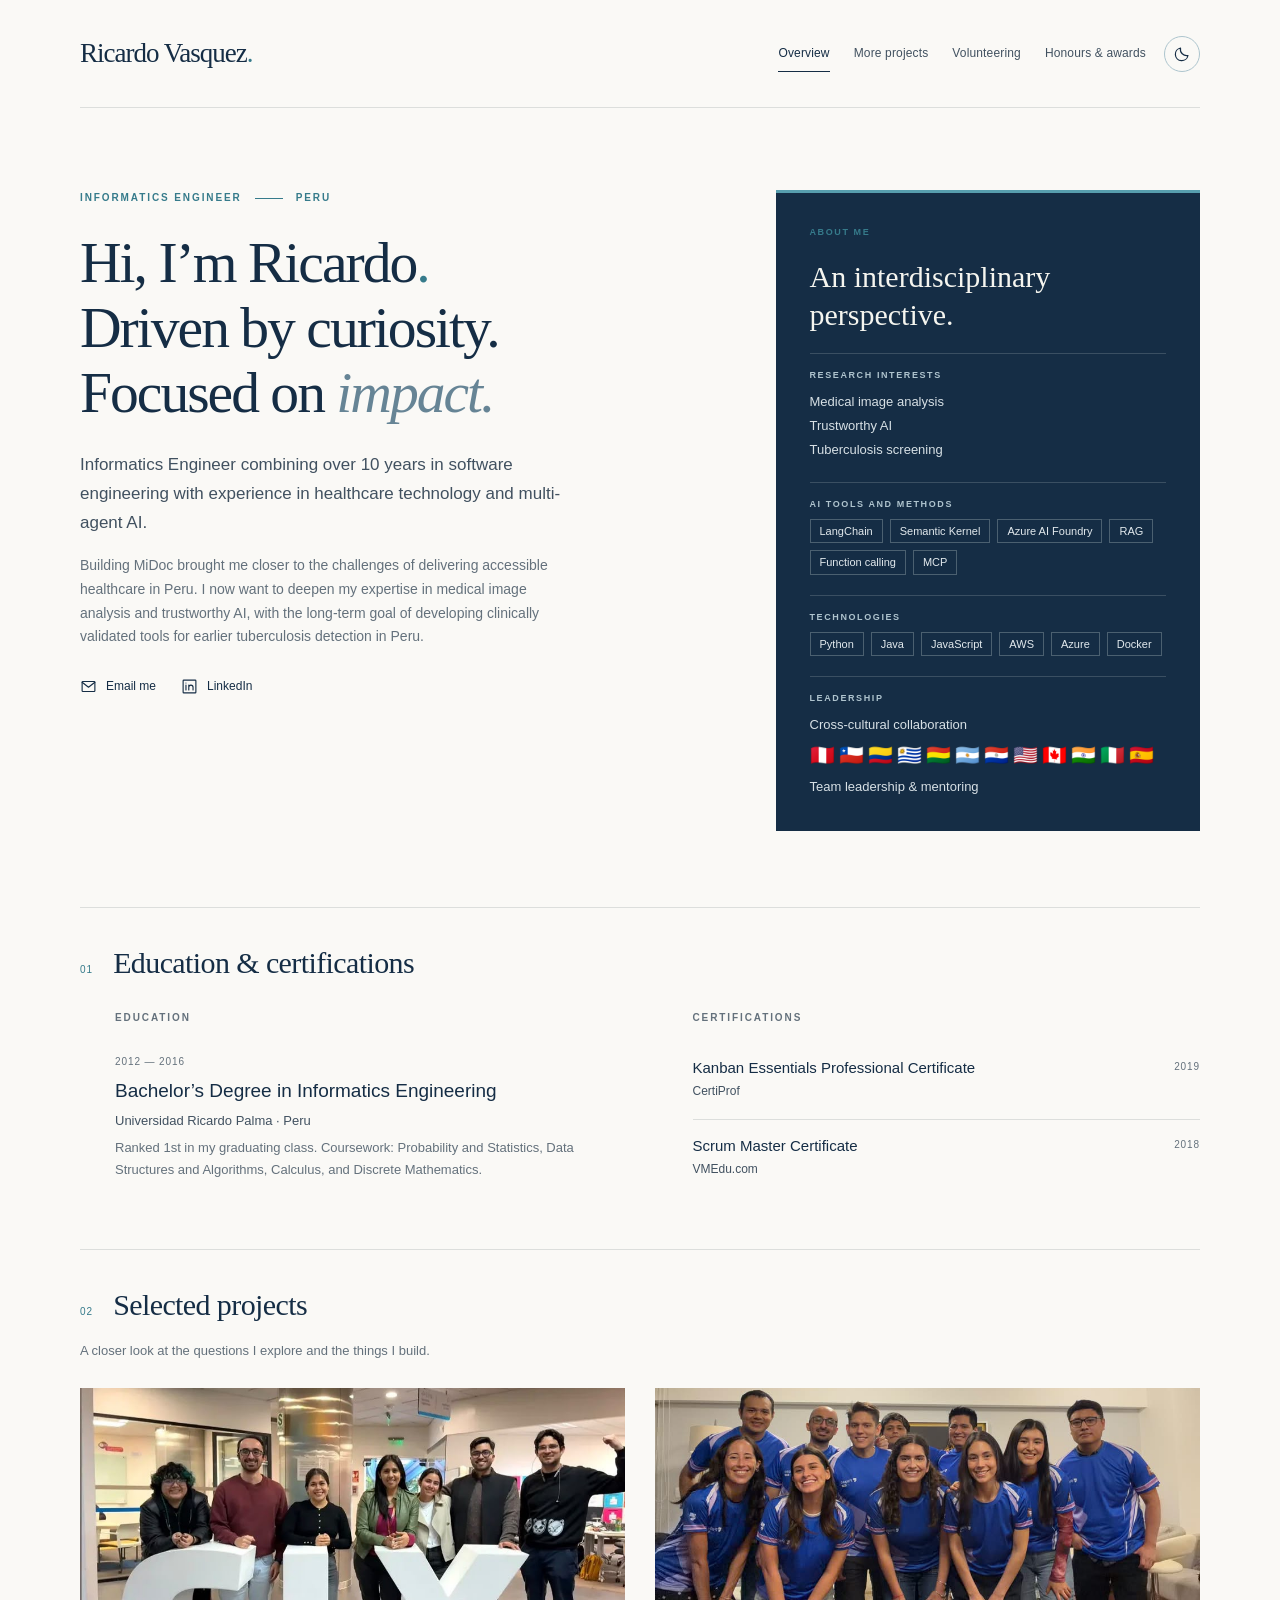
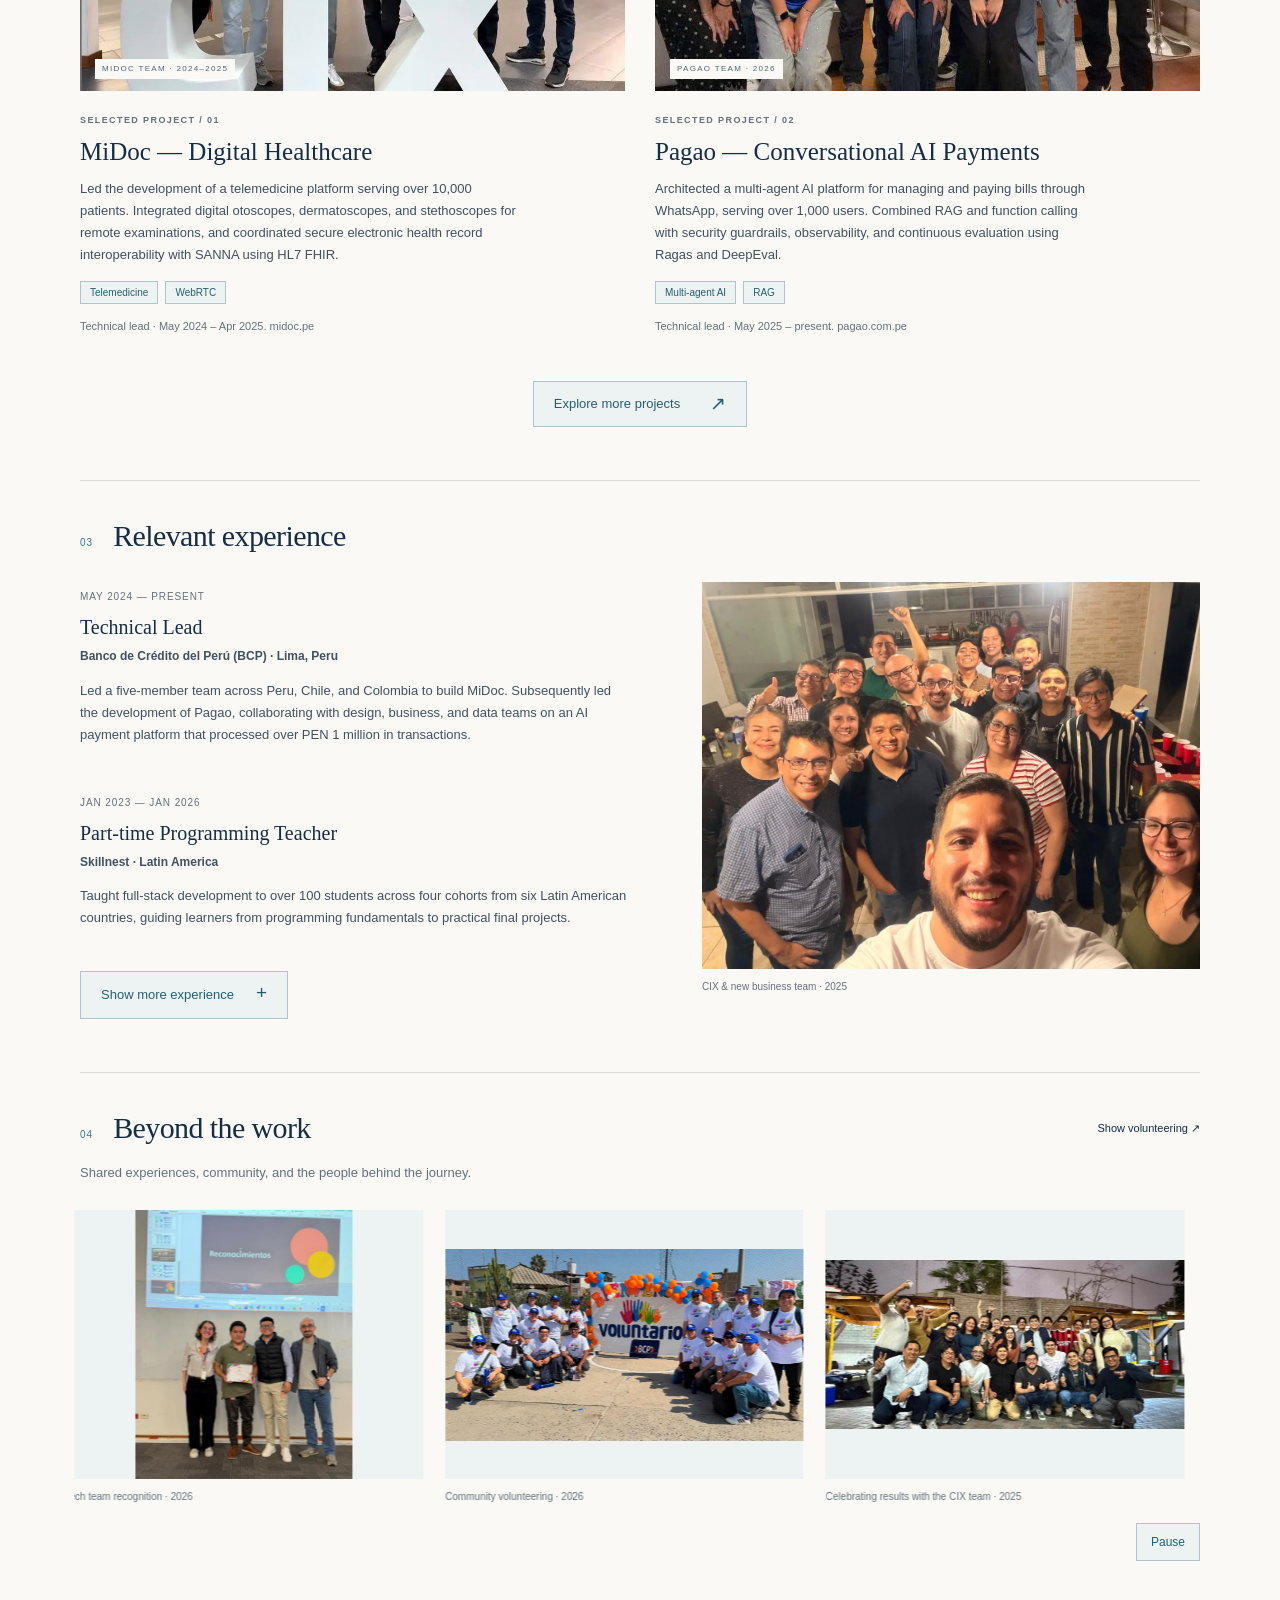
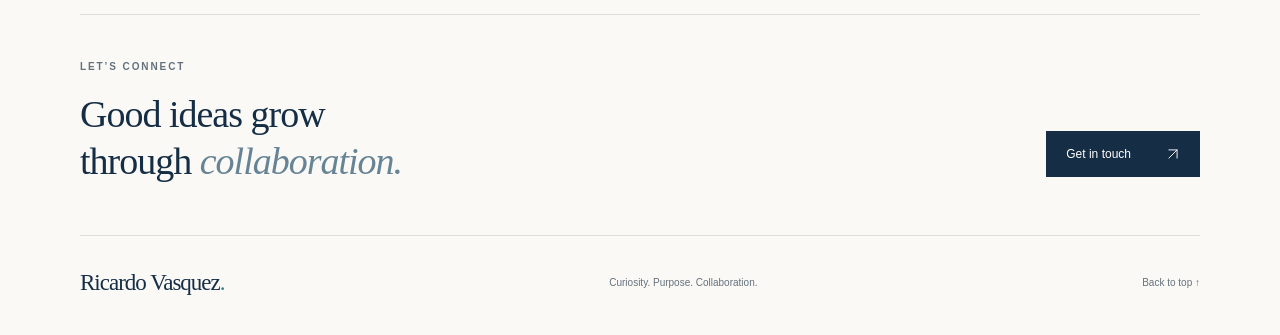
==== commit 39b6f723: "new photos" ====
--- a/index.html
+++ b/index.html
@@ -1 +1,271 @@
-<!DOCTYPE html><html lang="en"><head><meta charset="utf-8"><meta name="viewport" content="width=device-width, initial-scale=1"><meta name="description" content="Ricardo Vasquez’s academic portfolio: education, selected projects, experience, and community involvement."><meta name="theme-color" content="#152d45"><title>Academic portfolio — Ricardo Vasquez</title><script src="theme.js"></script><link rel="stylesheet" href="styles.css"><script src="script.js" defer></script></head><body id="top"><a class="skip-link" href="#main">Skip to content</a><div class="page"><svg xmlns="http://www.w3.org/2000/svg" style="display:none"><symbol id="arrow" viewBox="0 0 24 24"><path d="M5 19 19 5M5 5h14v14"/></symbol><symbol id="mail" viewBox="0 0 24 24"><rect x="3" y="5" width="18" height="14" rx="1"/><path d="m3 6 9 7 9-7"/></symbol><symbol id="linkedin" viewBox="0 0 24 24"><rect x="3" y="3" width="18" height="18" rx="1"/><path d="M7 10v7m0-10v.1M11 17v-7m0 3c0-4 6-4 6 0v4"/></symbol></svg><header class="site-header"><a class="wordmark" href="index.html" aria-label="Ricardo Vasquez home">Ricardo Vasquez<span>.</span></a><button class="menu-toggle" aria-expanded="false" aria-controls="main-nav">Menu <span aria-hidden="true">☰</span></button><nav id="main-nav" aria-label="Main navigation"><a href="index.html" aria-current="page">Overview</a><a href="projects.html">More projects</a><a href="volunteering.html">Volunteering</a><a href="awards.html">Honours & awards</a></nav><button class="theme-toggle" type="button" aria-label="Enable dark mode" aria-pressed="false" title="Enable dark mode"><svg class="icon moon-icon" viewBox="0 0 24 24" aria-hidden="true"><path d="M20 14A8.5 8.5 0 0 1 10 4a8.5 8.5 0 1 0 10 10Z"/></svg><svg class="icon sun-icon" viewBox="0 0 24 24" aria-hidden="true"><circle cx="12" cy="12" r="4"/><path d="M12 2v2m0 16v2M2 12h2m16 0h2M5 5l1.5 1.5m11 11L19 19M5 19l1.5-1.5m11-11L19 5"/></svg></button></header><main id="main"><section class="intro" aria-labelledby="intro-title"><div class="intro-copy"><p class="eyebrow">ACADEMIC PORTFOLIO <span class="eyebrow-line"></span> PERU</p><h1 id="intro-title">Hi, I’m Ricardo<span class="accent">.</span><br>Driven by curiosity.<br>Focused on <em>impact.</em></h1><p class="intro-lead">[Your degree or current role], interested in medical imaging, artificial intelligence, and meaningful applications in healthcare.</p><p class="intro-text">[Introduce yourself in 2–3 sentences: what you study, the questions that motivate you, and how your work connects to Medical Imaging and Applications.]</p><div class="contact-links"><a href="mailto:your.name@example.com"><svg class="icon" aria-hidden="true"><use href="#mail"/></svg>Email me</a><a href="https://www.linkedin.com/" target="_blank" rel="noopener noreferrer"><svg class="icon" aria-hidden="true"><use href="#linkedin"/></svg>LinkedIn</a></div></div><aside class="skills-panel" aria-labelledby="skills-title"><span class="eyebrow">ABOUT ME / AT A GLANCE</span><h2 id="skills-title">An interdisciplinary<br>perspective.</h2><p class="skills-note">[Replace these examples with your own skills.]</p><div class="skill-group"><h3>RESEARCH INTERESTS</h3><p>Medical imaging<br>Machine learning<br>Image analysis</p></div><div class="skill-group"><h3>TOOLS & METHODS</h3><div class="tags"><span>Python</span><span>PyTorch</span><span>OpenCV</span><span>Git</span></div></div><div class="skill-group"><h3>LANGUAGES</h3><p>[Language · proficiency]<br>[Language · proficiency]</p></div><div class="panel-foot">Learning with purpose. Building with care.</div></aside></section><section id="education" class="section"><div class="section-heading"><h2><span class="section-number">01</span>Education & certifications</h2></div><div class="education-grid"><div><p class="eyebrow">EDUCATION</p><article class="education-entry"><span class="date">[START — END YEAR]</span><h3>[Your degree]</h3><p>[University name] · [Country]</p><p class="muted">[Relevant coursework, thesis topic, or academic distinction.]</p></article></div><div><p class="eyebrow">CERTIFICATIONS</p><article class="certificate"><div><h3>[Relevant certification]</h3><p>[Issuing institution]</p></div><span class="date">[YEAR]</span></article><article class="certificate"><div><h3>[Relevant certification]</h3><p>[Issuing institution]</p></div><span class="date">[YEAR]</span></article></div></div></section><section id="projects" class="section"><div class="section-heading"><h2><span class="section-number">02</span>Selected projects</h2></div><p class="section-intro">A closer look at the questions I explore and the things I build.</p><div class="projects-grid"><article class="project"><div class="project-image"><img src="assets/imaging.svg" alt="Illustrative [medical imaging project] diagram" width="640" height="400"><span>ILLUSTRATIVE COVER</span></div><div class="project-info"><span class="eyebrow">SELECTED PROJECT / 01</span><h3>[Medical imaging project]</h3><p>[The problem you addressed, your specific contribution, and one concrete result.]</p><div class="tags"><span>Image analysis</span><span>Python</span></div><p class="edit-note">[Add your project title, contribution, results and repository link.]</p></div></article><article class="project"><div class="project-image"><img src="assets/learning.svg" alt="Illustrative [machine learning project] diagram" width="640" height="400"><span>ILLUSTRATIVE COVER</span></div><div class="project-info"><span class="eyebrow">SELECTED PROJECT / 02</span><h3>[Machine learning project]</h3><p>[The question behind the project, your approach, and what you learned or achieved.]</p><div class="tags"><span>Machine learning</span><span>Research</span></div><p class="edit-note">[Add your project title, contribution, results and repository link.]</p></div></article></div><div class="projects-action"><a class="outline-button" href="projects.html">Explore more projects <span aria-hidden="true">↗</span></a></div></section><section id="experience" class="section"><div class="section-heading"><h2><span class="section-number">03</span>Relevant experience</h2></div><div class="experience-grid"><div><article class="experience-entry"><span class="date">[MONTH YEAR — MONTH YEAR]</span><h3>[Your role or position]</h3><p class="institution">[Organisation / research group]</p><p>[Describe your responsibilities and contribution. Include the methods you used, who you worked with, and the outcome.]</p></article><article class="experience-entry"><span class="date">[MONTH YEAR — MONTH YEAR]</span><h3>[Previous role or position]</h3><p class="institution">[Organisation]</p><p>[A short description of your work and its impact.]</p></article><details class="experience-more"><summary><span class="show-more">Show more experience</span><span class="show-less">Show less experience</span><span class="expand-mark" aria-hidden="true"></span></summary><div class="expanded-experience"><article class="experience-entry"><span class="date">[MONTH YEAR — MONTH YEAR]</span><h3>[Additional role or position]</h3><p class="institution">[Organisation]</p><p>[Describe another relevant experience and your contribution.]</p></article></div></details></div><figure class="photo-slot "><div class="photo-placeholder" role="img" aria-label="Placeholder: Research, together."><span class="photo-label">YOUR PHOTOGRAPH</span><svg viewBox="0 0 240 100" fill="none" aria-hidden="true"><rect x="81" y="19" width="78" height="59" rx="2"/><circle cx="104" cy="37" r="6"/><path d="m82 69 23-20 17 13 15-24 21 31"/></svg><span>Research, together.</span></div><figcaption>[You with your team · Organisation, year]</figcaption></figure></div></section><section id="beyond" class="section"><div class="section-heading"><h2><span class="section-number">04</span>Beyond the work</h2><a class="text-link" href="volunteering.html">Show volunteering ↗</a></div><p class="section-intro">Shared experiences, community, and the people behind the journey.</p><div class="carousel" role="region" aria-roledescription="carousel" aria-label="Beyond the work"><div class="carousel-viewport"><div class="gallery carousel-track" id="moments-track" tabindex="0" aria-label="Activity photographs. Use the arrow keys to explore."><figure class="photo-slot "><div class="photo-placeholder" role="img" aria-label="Placeholder: [Community initiative]"><span class="photo-label">YOUR PHOTOGRAPH</span><svg viewBox="0 0 240 100" fill="none" aria-hidden="true"><rect x="81" y="19" width="78" height="59" rx="2"/><circle cx="104" cy="37" r="6"/><path d="m82 69 23-20 17 13 15-24 21 31"/></svg><span>[Community initiative]</span></div><figcaption>[Activity title · Location, year]</figcaption></figure><figure class="photo-slot "><div class="photo-placeholder" role="img" aria-label="Placeholder: [Workshop or event]"><span class="photo-label">YOUR PHOTOGRAPH</span><svg viewBox="0 0 240 100" fill="none" aria-hidden="true"><rect x="81" y="19" width="78" height="59" rx="2"/><circle cx="104" cy="37" r="6"/><path d="m82 69 23-20 17 13 15-24 21 31"/></svg><span>[Workshop or event]</span></div><figcaption>[Activity title · Location, year]</figcaption></figure><figure class="photo-slot "><div class="photo-placeholder" role="img" aria-label="Placeholder: [A shared achievement]"><span class="photo-label">YOUR PHOTOGRAPH</span><svg viewBox="0 0 240 100" fill="none" aria-hidden="true"><rect x="81" y="19" width="78" height="59" rx="2"/><circle cx="104" cy="37" r="6"/><path d="m82 69 23-20 17 13 15-24 21 31"/></svg><span>[A shared achievement]</span></div><figcaption>[Activity title · Location, year]</figcaption></figure></div></div><div class="carousel-controls" hidden><p class="carousel-position" aria-live="off" aria-atomic="true">01 <span>/ 03</span></p><div class="carousel-buttons"><button type="button" class="carousel-pause" aria-label="Pause automatic slideshow" aria-pressed="false">Pause</button><button type="button" class="carousel-prev" aria-label="Previous photograph" aria-controls="moments-track">←</button><button type="button" class="carousel-next" aria-label="Next photograph" aria-controls="moments-track">→</button></div></div></div></section><section class="closing"><p class="eyebrow">LET’S CONNECT</p><h2>Good ideas grow<br>through <em>collaboration.</em></h2><a class="contact-button" href="mailto:your.name@example.com">Get in touch <svg class="icon" aria-hidden="true"><use href="#arrow"/></svg></a></section></main><footer><a class="wordmark" href="index.html">Ricardo Vasquez<span>.</span></a><p>Curiosity. Purpose. Collaboration.</p><a href="#top">Back to top ↑</a></footer></div></body></html>+<!DOCTYPE html>
+<html lang="en">
+
+<head>
+    <meta charset="utf-8">
+    <meta name="viewport" content="width=device-width, initial-scale=1">
+    <meta name="description"
+        content="Ricardo Vasquez — Informatics Engineer in Peru working across healthcare technology, multi-agent AI, and software engineering.">
+    <meta name="theme-color" content="#152d45">
+    <title>Ricardo Vasquez — Academic Portfolio</title>
+    <script src="theme.js"></script>
+    <link rel="stylesheet" href="styles.css">
+    <script src="script.js" defer></script>
+</head>
+
+<body id="top"><a class="skip-link" href="#main">Skip to content</a>
+    <div class="page"><svg xmlns="http://www.w3.org/2000/svg" style="display:none">
+            <symbol id="arrow" viewBox="0 0 24 24">
+                <path d="M5 19 19 5M5 5h14v14" />
+            </symbol>
+            <symbol id="mail" viewBox="0 0 24 24">
+                <rect x="3" y="5" width="18" height="14" rx="1" />
+                <path d="m3 6 9 7 9-7" />
+            </symbol>
+            <symbol id="linkedin" viewBox="0 0 24 24">
+                <rect x="3" y="3" width="18" height="18" rx="1" />
+                <path d="M7 10v7m0-10v.1M11 17v-7m0 3c0-4 6-4 6 0v4" />
+            </symbol>
+        </svg>
+        <header class="site-header"><a class="wordmark" href="index.html" aria-label="Ricardo Vasquez home">Ricardo
+                Vasquez<span>.</span></a><button class="menu-toggle" aria-expanded="false" aria-controls="main-nav">Menu
+                <span aria-hidden="true">☰</span></button>
+            <nav id="main-nav" aria-label="Main navigation"><a href="index.html" aria-current="page">Overview</a><a
+                    href="projects.html">More projects</a><a href="volunteering.html">Volunteering</a><a
+                    href="awards.html">Honours & awards</a></nav><button class="theme-toggle" type="button"
+                aria-label="Enable dark mode" aria-pressed="false" title="Enable dark mode"><svg class="icon moon-icon"
+                    viewBox="0 0 24 24" aria-hidden="true">
+                    <path d="M20 14A8.5 8.5 0 0 1 10 4a8.5 8.5 0 1 0 10 10Z" />
+                </svg><svg class="icon sun-icon" viewBox="0 0 24 24" aria-hidden="true">
+                    <circle cx="12" cy="12" r="4" />
+                    <path d="M12 2v2m0 16v2M2 12h2m16 0h2M5 5l1.5 1.5m11 11L19 19M5 19l1.5-1.5m11-11L19 5" />
+                </svg></button>
+        </header>
+        <main id="main">
+            <section class="intro" aria-labelledby="intro-title">
+                <div class="intro-copy">
+                    <p class="eyebrow">INFORMATICS ENGINEER <span class="eyebrow-line"></span> PERU</p>
+                    <h1 id="intro-title">Hi, I’m Ricardo<span class="accent">.</span><br>Driven by curiosity.<br>Focused
+                        on <em>impact.</em></h1>
+                    <p class="intro-lead">Informatics Engineer combining over 10 years in software engineering with experience in healthcare technology and multi-agent AI.</p>
+                    <p class="intro-text">Building MiDoc brought me closer to the challenges of delivering accessible healthcare in Peru. I now want to deepen my expertise in medical image analysis and trustworthy AI, with the long-term goal of developing clinically validated tools for earlier tuberculosis detection in Peru.</p>
+                    <div class="contact-links"><a href="mailto:ricardo.vasquez.pe@gmail.com"><svg class="icon"
+                                aria-hidden="true">
+                                <use href="#mail" />
+                            </svg>Email me</a><a href="https://www.linkedin.com/in/ricardovasquez-perez" target="_blank"
+                            rel="noopener noreferrer"><svg class="icon" aria-hidden="true">
+                                <use href="#linkedin" />
+                            </svg>LinkedIn</a></div>
+                </div>
+                <aside class="skills-panel" aria-labelledby="skills-title"><span class="eyebrow">ABOUT ME</span>
+                    <h2 id="skills-title">An interdisciplinary<br>perspective.</h2>
+                    <div class="skill-group">
+                        <h3>RESEARCH INTERESTS</h3>
+                        <p>Medical image analysis<br>Trustworthy AI<br>Tuberculosis screening</p>
+                    </div>
+                    <div class="skill-group">
+                        <h3>AI TOOLS AND METHODS</h3>
+                        <div class="tags"><span>LangChain</span><span>Semantic Kernel</span><span>Azure AI Foundry</span><span>RAG</span><span>Function calling</span><span>MCP</span></div>
+                    </div>
+                    <div class="skill-group">
+                        <h3>TECHNOLOGIES</h3>
+                        <div class="tags"><span>Python</span><span>Java</span><span>JavaScript</span><span>AWS</span><span>Azure</span><span>Docker</span></div>
+                    </div>
+                    <div class="skill-group">
+                        <h3>LEADERSHIP</h3>
+                        <p>Cross-cultural collaboration</p>
+                        <div class="country-flags"><span role="img" aria-label="Peru" title="Peru">🇵🇪</span><span role="img" aria-label="Chile" title="Chile">🇨🇱</span><span role="img" aria-label="Colombia" title="Colombia">🇨🇴</span><span role="img" aria-label="Uruguay" title="Uruguay">🇺🇾</span><span role="img" aria-label="Bolivia" title="Bolivia">🇧🇴</span><span role="img" aria-label="Argentina" title="Argentina">🇦🇷</span><span role="img" aria-label="Paraguay" title="Paraguay">🇵🇾</span><span role="img" aria-label="United States" title="United States">🇺🇸</span><span role="img" aria-label="Canada" title="Canada">🇨🇦</span><span role="img" aria-label="India" title="India">🇮🇳</span><span role="img" aria-label="Italy" title="Italy">🇮🇹</span><span role="img" aria-label="Spain" title="Spain">🇪🇸</span></div>
+                        <p>Team leadership &amp; mentoring</p>
+                    </div>
+                </aside>
+            </section>
+            <section id="education" class="section">
+                <div class="section-heading">
+                    <h2><span class="section-number">01</span>Education & certifications</h2>
+                </div>
+                <div class="education-grid">
+                    <div>
+                        <p class="eyebrow">EDUCATION</p>
+                        <article class="education-entry"><span class="date">2012 — 2016</span>
+                            <h3>Bachelor’s Degree in Informatics Engineering</h3>
+                            <p>Universidad Ricardo Palma · Peru</p>
+                            <p class="muted">Ranked 1st in my graduating class. Coursework: Probability and Statistics, Data Structures and Algorithms, Calculus, and Discrete Mathematics.</p>
+                        </article>
+                    </div>
+                    <div>
+                        <p class="eyebrow">CERTIFICATIONS</p>
+                        <article class="certificate">
+                            <div>
+                                <h3>Kanban Essentials Professional Certificate</h3>
+                                <p>CertiProf</p>
+                            </div><span class="date">2019</span>
+                        </article>
+                        <article class="certificate">
+                            <div>
+                                <h3>Scrum Master Certificate</h3>
+                                <p>VMEdu.com</p>
+                            </div><span class="date">2018</span>
+                        </article>
+                    </div>
+                </div>
+            </section>
+            <section id="projects" class="section">
+                <div class="section-heading">
+                    <h2><span class="section-number">02</span>Selected projects</h2>
+                </div>
+                <p class="section-intro">A closer look at the questions I explore and the things I build.</p>
+                <div class="projects-grid">
+                    <article class="project">
+                        <div class="project-image"><img src="assets/photos/midoc-team.jpg" alt="MiDoc team at CIX during the project" width="978" height="624" decoding="async"><span>MIDOC TEAM · 2024–2025</span></div>
+                        <div class="project-info"><span class="eyebrow">SELECTED PROJECT / 01</span>
+                            <h3>MiDoc — Digital Healthcare</h3>
+                            <p>Led the development of a telemedicine platform serving over 10,000 patients. Integrated digital otoscopes, dermatoscopes, and stethoscopes for remote examinations, and coordinated secure electronic health record interoperability with SANNA using HL7 FHIR.</p>
+                            <div class="tags"><span>Telemedicine</span><span>WebRTC</span></div>
+                            <p class="edit-note">Technical lead · May 2024 – Apr 2025. midoc.pe
+                            </p>
+                        </div>
+                    </article>
+                    <article class="project">
+                        <div class="project-image project-team-photo"><img class="pagao-photo" src="assets/photos/pagao-team-2026.jpg" alt="Pagao team" width="960" height="1280" decoding="async"><span>PAGAO TEAM · 2026</span></div>
+                        <div class="project-info"><span class="eyebrow">SELECTED PROJECT / 02</span>
+                            <h3>Pagao — Conversational AI Payments</h3>
+                            <p>Architected a multi-agent AI platform for managing and paying bills through WhatsApp, serving over 1,000 users. Combined RAG and function calling with security guardrails, observability, and continuous evaluation using Ragas and DeepEval.</p>
+                            <div class="tags"><span>Multi-agent AI</span><span>RAG</span></div>
+                            <p class="edit-note">Technical lead · May 2025 – present. pagao.com.pe
+                            </p>
+                        </div>
+                    </article>
+                </div>
+                <div class="projects-action"><a class="outline-button" href="projects.html">Explore more projects <span
+                            aria-hidden="true">↗</span></a></div>
+            </section>
+            <section id="experience" class="section">
+                <div class="section-heading">
+                    <h2><span class="section-number">03</span>Relevant experience</h2>
+                </div>
+                <div class="experience-grid">
+                    <div>
+                        <article class="experience-entry"><span class="date">MAY 2024 — PRESENT</span>
+                            <h3>Technical Lead</h3>
+                            <p class="institution">Banco de Crédito del Perú (BCP) · Lima, Peru</p>
+                            <p>Led a five-member team across Peru, Chile, and Colombia to build MiDoc. Subsequently led the development of Pagao, collaborating with design, business, and data teams on an AI payment platform that processed over PEN 1 million in transactions.</p>
+                        </article>
+                        <article class="experience-entry"><span class="date">JAN 2023 — JAN 2026</span>
+                            <h3>Part-time Programming Teacher</h3>
+                            <p class="institution">Skillnest · Latin America</p>
+                            <p>Taught full-stack development to over 100 students across four cohorts from six Latin American countries, guiding learners from programming fundamentals to practical final projects.</p>
+                        </article>
+                        <details class="experience-more">
+                            <summary><span class="show-more">Show more experience</span><span class="show-less">Show
+                                    less experience</span><span class="expand-mark" aria-hidden="true"></span></summary>
+                            <div class="expanded-experience">
+                                <article class="experience-entry"><span class="date">MAY 2021 — APR 2024</span>
+                                    <h3>Technical Lead &amp; Instructor</h3>
+                                    <p class="institution">Oktana Corporation · Lima, Peru</p>
+                                    <p>Helped assess and strengthen the skills of over 30 developers across 12 client projects. Delivered technical workshops for international teams and led a five-member team building insurance solutions, including scheduling systems handling approximately 1,000 reservations per month.</p>
+                                </article>
+                                <article class="experience-entry"><span class="date">MAR 2020 — APR 2021</span>
+                                    <h3>Technical Product Owner</h3>
+                                    <p class="institution">Real Plaza · Lima, Peru</p>
+                                    <p>Led a five-member development team in launching the company’s first e-commerce application, supporting sales of over 25,000 products per quarter. Collaborated with business and process teams to streamline back-office workflows, reducing data processing times by 40%.</p>
+                                </article>
+                                <article class="experience-entry"><span class="date">JAN 2017 — FEB 2020</span>
+                                    <h3>Lead Developer</h3>
+                                    <p class="institution">FullTimeForce · Lima, Peru</p>
+                                    <p>Led a 10-member team across Peru, the United States, and India to modernize a restaurant management platform integrating employee time tracking, kitchen operations, and self-service systems. The platform was deployed across more than 20 restaurants in New York, serving approximately 1,000 customers per week. Also developed payment gateway and inventory management solutions for businesses in India.</p>
+                                </article>
+                                <article class="experience-entry"><span class="date">APR 2015 — DEC 2016</span>
+                                    <h3>Full-stack Developer</h3>
+                                    <p class="institution">Softhy Soluciones en Software SAC · Lima, Peru</p>
+                                    <p>Developed a school management platform adopted by over 50 schools in Peru, supporting records for over 5,000 students, attendance tracking, grading, and payment processing.</p>
+                                </article>
+                            </div>
+                        </details>
+                    </div>
+                    <figure class="photo-slot">
+                        <img class="experience-photo" src="assets/photos/cix-new-business-team-2025.jpg" alt="CIX &amp; new business team" width="1206" height="937" decoding="async">
+                        <figcaption>CIX &amp; new business team · 2025</figcaption>
+                    </figure>
+                </div>
+            </section>
+            <section id="beyond" class="section">
+                <div class="section-heading">
+                    <h2><span class="section-number">04</span>Beyond the work</h2><a class="text-link"
+                        href="volunteering.html">Show volunteering ↗</a>
+                </div>
+                <p class="section-intro">Shared experiences, community, and the people behind the journey.</p>
+                <div class="carousel" role="region" aria-roledescription="carousel" aria-label="Beyond the work">
+                    <div class="carousel-viewport">
+                        <div class="gallery carousel-track" id="moments-track" tabindex="0"
+                            aria-label="Activity photographs. Use the arrow keys to explore.">
+                            <figure class="photo-slot">
+                                <img class="gallery-photo" src="assets/photos/bcp-hackathon-2026.jpg" alt="BCP Hackathon" width="1600" height="1200" decoding="async">
+                                <figcaption>BCP Hackathon · 2026</figcaption>
+                            </figure>
+                            <figure class="photo-slot">
+                                <img class="gallery-photo" src="assets/photos/tech-team-recognition-2026.jpg" alt="Tech team recognition" width="938" height="1161" decoding="async">
+                                <figcaption>Tech team recognition · 2026</figcaption>
+                            </figure>
+                            <figure class="photo-slot">
+                                <img class="gallery-photo" src="assets/photos/volunteering-2026.jpg" alt="Community volunteering" width="1206" height="645" decoding="async">
+                                <figcaption>Community volunteering · 2026</figcaption>
+                            </figure>
+                            <figure class="photo-slot">
+                                <img class="gallery-photo" src="assets/photos/cix-team-2025.jpg" alt="Celebrating results with the CIX team" width="1206" height="567" decoding="async">
+                                <figcaption>Celebrating results with the CIX team · 2025</figcaption>
+                            </figure>
+                            <figure class="photo-slot">
+                                <img class="gallery-photo" src="assets/photos/volunteering-2025.jpg" alt="Community volunteering" width="878" height="680" decoding="async">
+                                <figcaption>Community volunteering · 2025</figcaption>
+                            </figure>
+                            <figure class="photo-slot">
+                                <img class="gallery-photo" src="assets/photos/cix-sports-2025.jpg" alt="CIX soccer team" width="971" height="799" decoding="async">
+                                <figcaption>CIX soccer team · 2025</figcaption>
+                            </figure>
+                            <figure class="photo-slot">
+                                <img class="gallery-photo" src="assets/photos/fulltimeforce-reunion-2024.jpg" alt="FullTimeForce reunion" width="1206" height="840" decoding="async">
+                                <figcaption>FullTimeForce reunion · 2024 · Four years after my time at FTF</figcaption>
+                            </figure>
+                            <figure class="photo-slot">
+                                <img class="gallery-photo" src="assets/photos/oktana-team.jpg" alt="With the Oktana team at the office" width="1206" height="886" decoding="async">
+                                <figcaption>With the Oktana team · During my time at Oktana, 2021–2024</figcaption>
+                            </figure>
+                            <figure class="photo-slot">
+                                <img class="gallery-photo" src="assets/photos/oktana-beach-cleanup-2023.jpg" alt="Beach cleanup with Oktana" width="1206" height="880" decoding="async">
+                                <figcaption>Beach cleanup with Oktana · 2023</figcaption>
+                            </figure>
+                            <figure class="photo-slot">
+                                <img class="gallery-photo" src="assets/photos/fulltimeforce-team.jpg" alt="FullTimeForce team" width="1206" height="851" decoding="async">
+                                <figcaption>FullTimeForce team · c. 2018</figcaption>
+                            </figure>
+                            <figure class="photo-slot">
+                                <img class="gallery-photo" src="assets/photos/fulltimeforce-early-days.jpg" alt="Early days at FullTimeForce" width="1206" height="865" decoding="async">
+                                <figcaption>Early days at FullTimeForce · c. 2017</figcaption>
+                            </figure>
+                            <figure class="photo-slot">
+                                <img class="gallery-photo" src="assets/photos/graduation.jpg" alt="My graduation" width="1017" height="761" decoding="async">
+                                <figcaption>My graduation</figcaption>
+                            </figure>
+                        </div>
+                    </div>
+                    <div class="carousel-controls" hidden>
+                        <div class="carousel-buttons"><button type="button" class="carousel-pause"
+                                aria-label="Pause automatic slideshow" aria-pressed="false">Pause</button></div>
+                    </div>
+                </div>
+            </section>
+            <section class="closing">
+                <p class="eyebrow">LET’S CONNECT</p>
+                <h2>Good ideas grow<br>through <em>collaboration.</em></h2><a class="contact-button"
+                    href="mailto:ricardo.vasquez.pe@gmail.com">Get in touch <svg class="icon" aria-hidden="true">
+                        <use href="#arrow" />
+                    </svg></a>
+            </section>
+        </main>
+        <footer><a class="wordmark" href="index.html">Ricardo Vasquez<span>.</span></a>
+            <p>Curiosity. Purpose. Collaboration.</p><a href="#top">Back to top ↑</a>
+        </footer>
+    </div>
+</body>
+
+</html>
--- a/styles.css
+++ b/styles.css
@@ -24,3 +24,12 @@
 .carousel-track figcaption{font-size:10px}
 .carousel-buttons .carousel-pause{width:auto;padding:0 14px;font-size:12px}
 @media(max-width:760px){.carousel-track>.photo-slot{flex-basis:100%}.carousel-track .photo-placeholder{min-height:235px}.carousel-track .photo-placeholder>span:last-child{font-size:24px}#beyond .section-heading{flex-wrap:wrap}}
+
+.country-flags{display:flex;flex-wrap:wrap;gap:2px 4px;margin:6px 0 8px;max-width:100%}.country-flags span{font-size:20px;line-height:1.2}
+
+/* Real photographs keep their full composition in the gallery. */
+.gallery-photo{display:block;width:100%;height:auto;aspect-ratio:4/3;object-fit:contain;background:var(--soft)}
+.experience-photo{display:block;width:100%;height:auto;background:var(--soft)}
+.project-team-photo .pagao-photo{object-position:50% 70%}
+
+.carousel-controls{justify-content:flex-end}
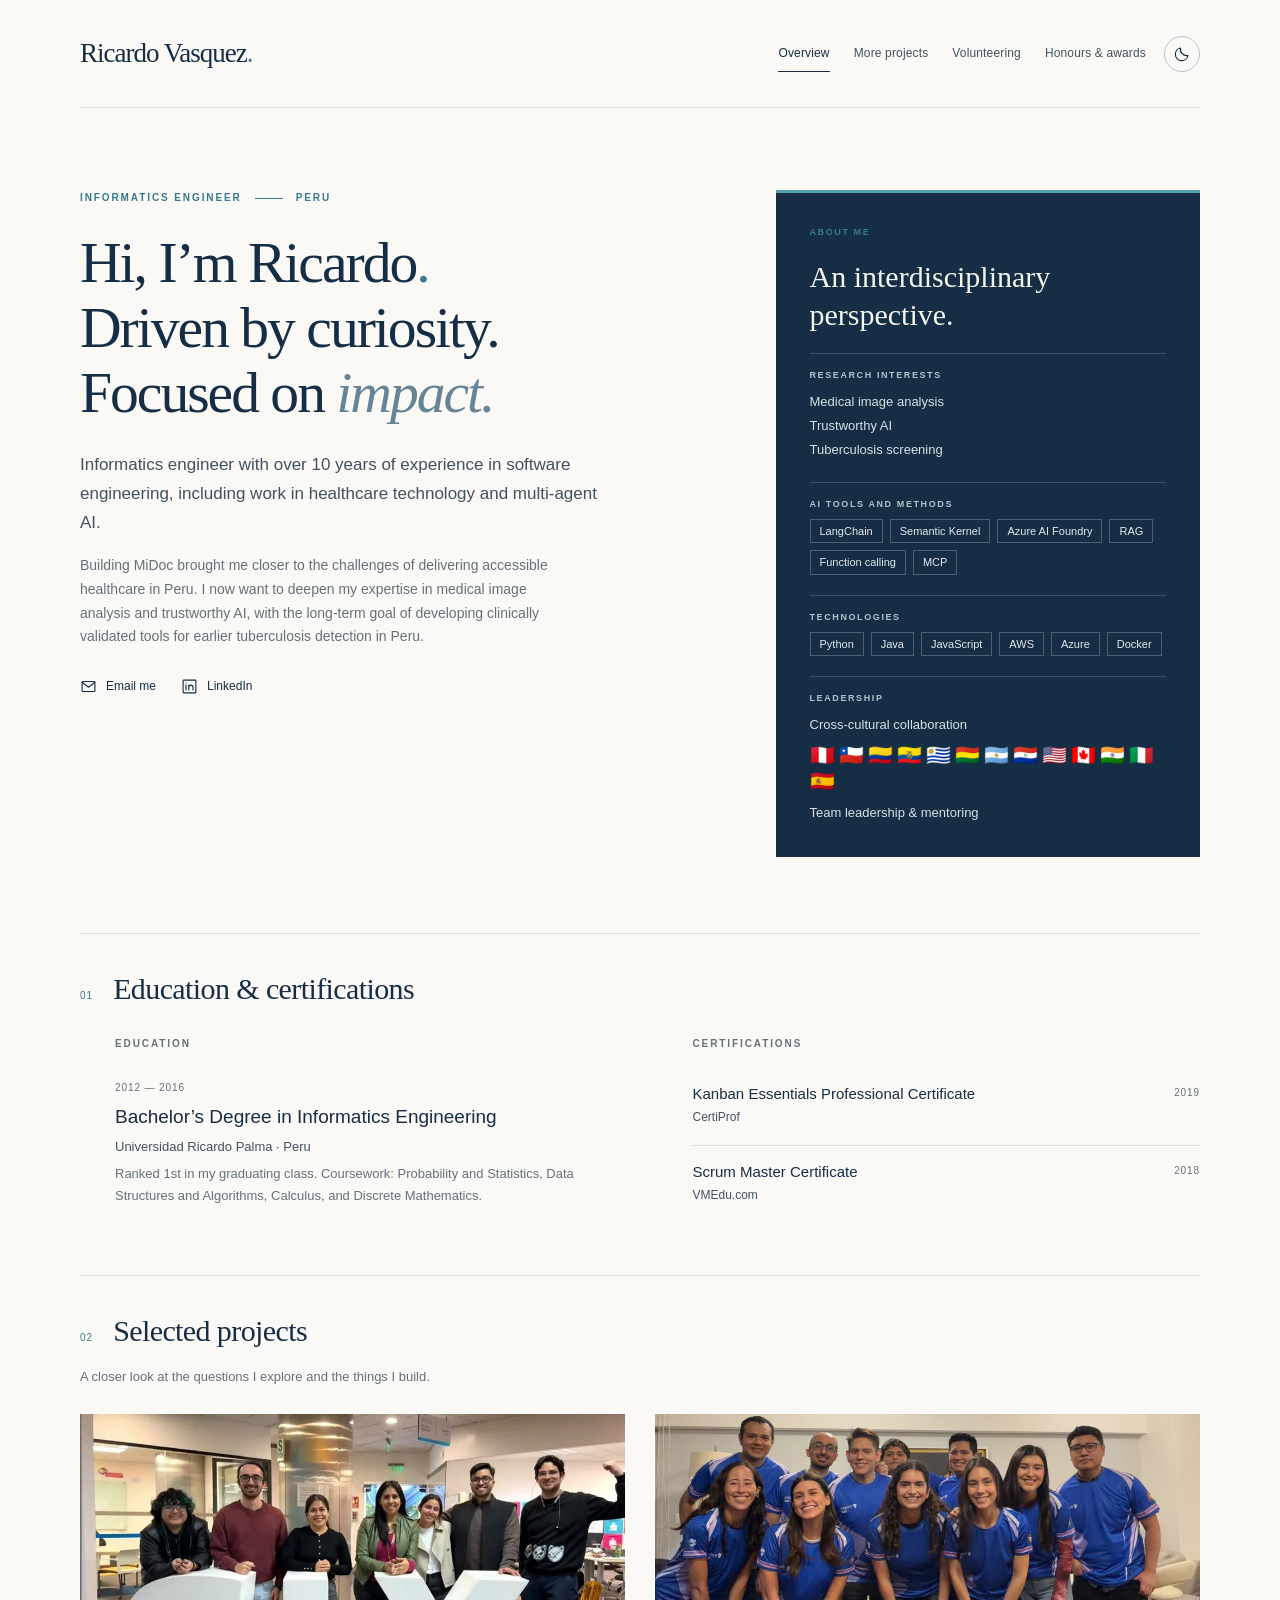
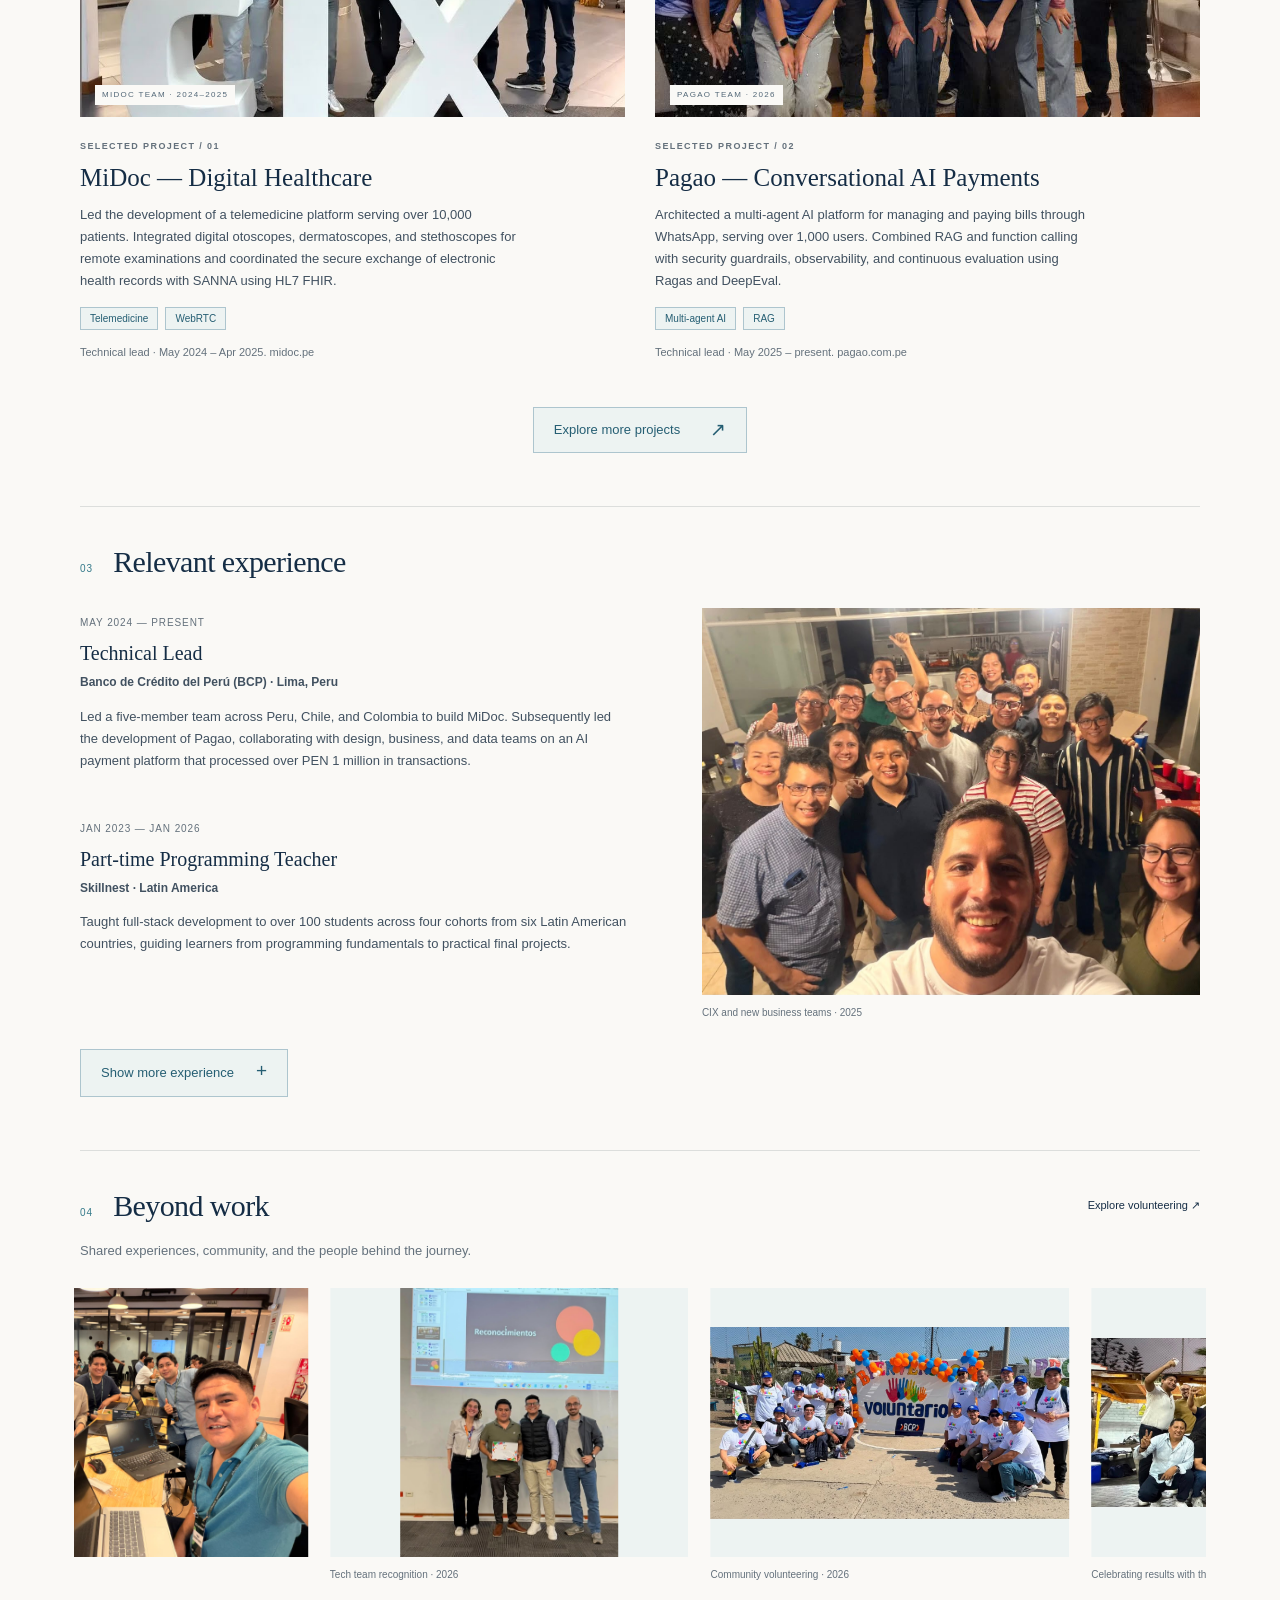
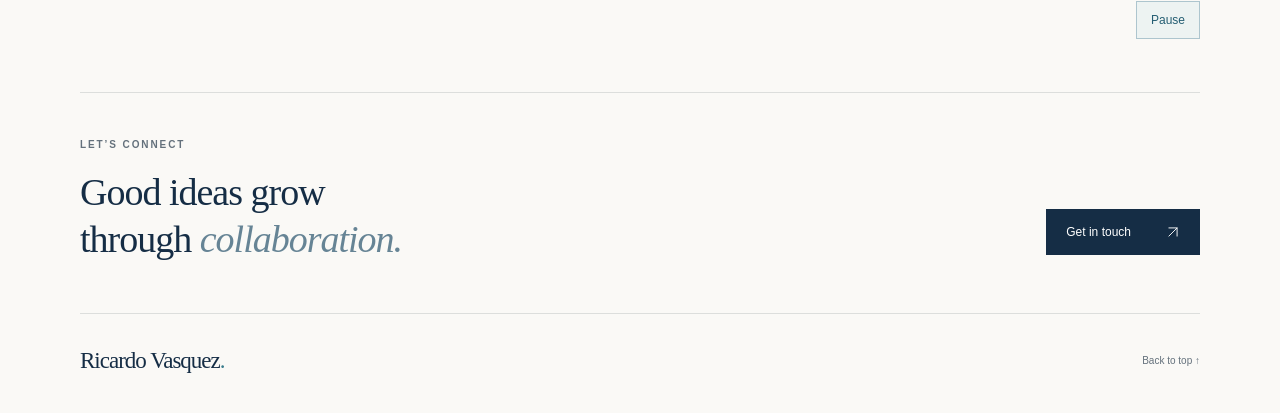
==== commit 797bee15: "photos" ====
--- a/index.html
+++ b/index.html
@@ -47,7 +47,7 @@
                     <p class="eyebrow">INFORMATICS ENGINEER <span class="eyebrow-line"></span> PERU</p>
                     <h1 id="intro-title">Hi, I’m Ricardo<span class="accent">.</span><br>Driven by curiosity.<br>Focused
                         on <em>impact.</em></h1>
-                    <p class="intro-lead">Informatics Engineer combining over 10 years in software engineering with experience in healthcare technology and multi-agent AI.</p>
+                    <p class="intro-lead">Informatics engineer with over 10 years of experience in software engineering, including work in healthcare technology and multi-agent AI.</p>
                     <p class="intro-text">Building MiDoc brought me closer to the challenges of delivering accessible healthcare in Peru. I now want to deepen my expertise in medical image analysis and trustworthy AI, with the long-term goal of developing clinically validated tools for earlier tuberculosis detection in Peru.</p>
                     <div class="contact-links"><a href="mailto:ricardo.vasquez.pe@gmail.com"><svg class="icon"
                                 aria-hidden="true">
@@ -74,7 +74,7 @@
                     <div class="skill-group">
                         <h3>LEADERSHIP</h3>
                         <p>Cross-cultural collaboration</p>
-                        <div class="country-flags"><span role="img" aria-label="Peru" title="Peru">🇵🇪</span><span role="img" aria-label="Chile" title="Chile">🇨🇱</span><span role="img" aria-label="Colombia" title="Colombia">🇨🇴</span><span role="img" aria-label="Uruguay" title="Uruguay">🇺🇾</span><span role="img" aria-label="Bolivia" title="Bolivia">🇧🇴</span><span role="img" aria-label="Argentina" title="Argentina">🇦🇷</span><span role="img" aria-label="Paraguay" title="Paraguay">🇵🇾</span><span role="img" aria-label="United States" title="United States">🇺🇸</span><span role="img" aria-label="Canada" title="Canada">🇨🇦</span><span role="img" aria-label="India" title="India">🇮🇳</span><span role="img" aria-label="Italy" title="Italy">🇮🇹</span><span role="img" aria-label="Spain" title="Spain">🇪🇸</span></div>
+                        <div class="country-flags"><span role="img" aria-label="Peru" title="Peru">🇵🇪</span><span role="img" aria-label="Chile" title="Chile">🇨🇱</span><span role="img" aria-label="Colombia" title="Colombia">🇨🇴</span><span role="img" aria-label="Ecuador" title="Ecuador">🇪🇨</span><span role="img" aria-label="Uruguay" title="Uruguay">🇺🇾</span><span role="img" aria-label="Bolivia" title="Bolivia">🇧🇴</span><span role="img" aria-label="Argentina" title="Argentina">🇦🇷</span><span role="img" aria-label="Paraguay" title="Paraguay">🇵🇾</span><span role="img" aria-label="United States" title="United States">🇺🇸</span><span role="img" aria-label="Canada" title="Canada">🇨🇦</span><span role="img" aria-label="India" title="India">🇮🇳</span><span role="img" aria-label="Italy" title="Italy">🇮🇹</span><span role="img" aria-label="Spain" title="Spain">🇪🇸</span></div>
                         <p>Team leadership &amp; mentoring</p>
                     </div>
                 </aside>
@@ -119,7 +119,7 @@
                         <div class="project-image"><img src="assets/photos/midoc-team.jpg" alt="MiDoc team at CIX during the project" width="978" height="624" decoding="async"><span>MIDOC TEAM · 2024–2025</span></div>
                         <div class="project-info"><span class="eyebrow">SELECTED PROJECT / 01</span>
                             <h3>MiDoc — Digital Healthcare</h3>
-                            <p>Led the development of a telemedicine platform serving over 10,000 patients. Integrated digital otoscopes, dermatoscopes, and stethoscopes for remote examinations, and coordinated secure electronic health record interoperability with SANNA using HL7 FHIR.</p>
+                            <p>Led the development of a telemedicine platform serving over 10,000 patients. Integrated digital otoscopes, dermatoscopes, and stethoscopes for remote examinations and coordinated the secure exchange of electronic health records with SANNA using HL7 FHIR.</p>
                             <div class="tags"><span>Telemedicine</span><span>WebRTC</span></div>
                             <p class="edit-note">Technical lead · May 2024 – Apr 2025. midoc.pe
                             </p>
@@ -155,46 +155,46 @@
                             <p class="institution">Skillnest · Latin America</p>
                             <p>Taught full-stack development to over 100 students across four cohorts from six Latin American countries, guiding learners from programming fundamentals to practical final projects.</p>
                         </article>
-                        <details class="experience-more">
-                            <summary><span class="show-more">Show more experience</span><span class="show-less">Show
-                                    less experience</span><span class="expand-mark" aria-hidden="true"></span></summary>
-                            <div class="expanded-experience">
-                                <article class="experience-entry"><span class="date">MAY 2021 — APR 2024</span>
-                                    <h3>Technical Lead &amp; Instructor</h3>
-                                    <p class="institution">Oktana Corporation · Lima, Peru</p>
-                                    <p>Helped assess and strengthen the skills of over 30 developers across 12 client projects. Delivered technical workshops for international teams and led a five-member team building insurance solutions, including scheduling systems handling approximately 1,000 reservations per month.</p>
-                                </article>
-                                <article class="experience-entry"><span class="date">MAR 2020 — APR 2021</span>
-                                    <h3>Technical Product Owner</h3>
-                                    <p class="institution">Real Plaza · Lima, Peru</p>
-                                    <p>Led a five-member development team in launching the company’s first e-commerce application, supporting sales of over 25,000 products per quarter. Collaborated with business and process teams to streamline back-office workflows, reducing data processing times by 40%.</p>
-                                </article>
-                                <article class="experience-entry"><span class="date">JAN 2017 — FEB 2020</span>
-                                    <h3>Lead Developer</h3>
-                                    <p class="institution">FullTimeForce · Lima, Peru</p>
-                                    <p>Led a 10-member team across Peru, the United States, and India to modernize a restaurant management platform integrating employee time tracking, kitchen operations, and self-service systems. The platform was deployed across more than 20 restaurants in New York, serving approximately 1,000 customers per week. Also developed payment gateway and inventory management solutions for businesses in India.</p>
-                                </article>
-                                <article class="experience-entry"><span class="date">APR 2015 — DEC 2016</span>
-                                    <h3>Full-stack Developer</h3>
-                                    <p class="institution">Softhy Soluciones en Software SAC · Lima, Peru</p>
-                                    <p>Developed a school management platform adopted by over 50 schools in Peru, supporting records for over 5,000 students, attendance tracking, grading, and payment processing.</p>
-                                </article>
-                            </div>
-                        </details>
                     </div>
                     <figure class="photo-slot">
-                        <img class="experience-photo" src="assets/photos/cix-new-business-team-2025.jpg" alt="CIX &amp; new business team" width="1206" height="937" decoding="async">
-                        <figcaption>CIX &amp; new business team · 2025</figcaption>
+                        <img class="experience-photo" src="assets/photos/cix-new-business-team-2025.jpg" alt="CIX and new business teams" width="1206" height="937" decoding="async">
+                        <figcaption>CIX and new business teams · 2025</figcaption>
                     </figure>
+                    <details class="experience-more">
+                        <summary><span class="show-more">Show more experience</span><span class="show-less">Show
+                                less experience</span><span class="expand-mark" aria-hidden="true"></span></summary>
+                        <div class="expanded-experience">
+                            <article class="experience-entry"><span class="date">MAY 2021 — APR 2024</span>
+                                <h3>Technical Lead &amp; Instructor</h3>
+                                <p class="institution">Oktana Corporation · Lima, Peru</p>
+                                <p>Helped assess and strengthen the skills of over 30 developers across 12 client projects. Delivered technical workshops for international teams and led a five-member team building insurance solutions, including scheduling systems handling approximately 1,000 reservations per month.</p>
+                            </article>
+                            <article class="experience-entry"><span class="date">MAR 2020 — APR 2021</span>
+                                <h3>Technical Product Owner</h3>
+                                <p class="institution">Real Plaza · Lima, Peru</p>
+                                <p>Led a five-member development team in launching the company’s first e-commerce application, supporting sales of over 25,000 products per quarter. Collaborated with business and process teams to streamline back-office workflows, reducing data processing times by 40%.</p>
+                            </article>
+                            <article class="experience-entry"><span class="date">JAN 2017 — FEB 2020</span>
+                                <h3>Lead Developer</h3>
+                                <p class="institution">FullTimeForce · Lima, Peru</p>
+                                <p>Led a 10-member team across Peru, the United States, and India to modernize a restaurant management platform integrating employee time tracking, kitchen operations, and self-service systems. The platform was deployed across more than 20 restaurants in New York, serving approximately 1,000 customers per week. Also developed payment gateway and inventory management solutions for businesses in India.</p>
+                            </article>
+                            <article class="experience-entry"><span class="date">APR 2015 — DEC 2016</span>
+                                <h3>Full-stack Developer</h3>
+                                <p class="institution">Softhy Soluciones en Software SAC · Lima, Peru</p>
+                                <p>Developed a school management platform adopted by over 50 schools in Peru, supporting record management for over 5,000 students, attendance tracking, grading, and payment processing.</p>
+                            </article>
+                        </div>
+                    </details>
                 </div>
             </section>
             <section id="beyond" class="section">
                 <div class="section-heading">
-                    <h2><span class="section-number">04</span>Beyond the work</h2><a class="text-link"
-                        href="volunteering.html">Show volunteering ↗</a>
+                    <h2><span class="section-number">04</span>Beyond work</h2><a class="text-link"
+                        href="volunteering.html">Explore volunteering ↗</a>
                 </div>
                 <p class="section-intro">Shared experiences, community, and the people behind the journey.</p>
-                <div class="carousel" role="region" aria-roledescription="carousel" aria-label="Beyond the work">
+                <div class="carousel" role="region" aria-roledescription="carousel" aria-label="Beyond work">
                     <div class="carousel-viewport">
                         <div class="gallery carousel-track" id="moments-track" tabindex="0"
                             aria-label="Activity photographs. Use the arrow keys to explore.">
@@ -224,27 +224,31 @@
                             </figure>
                             <figure class="photo-slot">
                                 <img class="gallery-photo" src="assets/photos/fulltimeforce-reunion-2024.jpg" alt="FullTimeForce reunion" width="1206" height="840" decoding="async">
-                                <figcaption>FullTimeForce reunion · 2024 · Four years after my time at FTF</figcaption>
+                                <figcaption>FullTimeForce reunion · 2024 · Four years after leaving FullTimeForce</figcaption>
                             </figure>
                             <figure class="photo-slot">
                                 <img class="gallery-photo" src="assets/photos/oktana-team.jpg" alt="With the Oktana team at the office" width="1206" height="886" decoding="async">
-                                <figcaption>With the Oktana team · During my time at Oktana, 2021–2024</figcaption>
+                                <figcaption>With the Oktana team · 2021–2024</figcaption>
                             </figure>
                             <figure class="photo-slot">
                                 <img class="gallery-photo" src="assets/photos/oktana-beach-cleanup-2023.jpg" alt="Beach cleanup with Oktana" width="1206" height="880" decoding="async">
                                 <figcaption>Beach cleanup with Oktana · 2023</figcaption>
                             </figure>
                             <figure class="photo-slot">
-                                <img class="gallery-photo" src="assets/photos/fulltimeforce-team.jpg" alt="FullTimeForce team" width="1206" height="851" decoding="async">
+                                <img class="gallery-photo" src="assets/photos/real-plaza-team.jpg" alt="Working with the Real Plaza team at the office" width="952" height="1280" decoding="async">
+                                <figcaption>With the Real Plaza team · c. 2020</figcaption>
+                            </figure>
+                            <figure class="photo-slot">
+                                <img class="gallery-photo" src="assets/photos/fulltimeforce-team.jpg" alt="FullTimeForce team" width="1206" height="642" decoding="async">
                                 <figcaption>FullTimeForce team · c. 2018</figcaption>
                             </figure>
                             <figure class="photo-slot">
-                                <img class="gallery-photo" src="assets/photos/fulltimeforce-early-days.jpg" alt="Early days at FullTimeForce" width="1206" height="865" decoding="async">
-                                <figcaption>Early days at FullTimeForce · c. 2017</figcaption>
-                            </figure>
-                            <figure class="photo-slot">
-                                <img class="gallery-photo" src="assets/photos/graduation.jpg" alt="My graduation" width="1017" height="761" decoding="async">
-                                <figcaption>My graduation</figcaption>
+                                <img class="gallery-photo" src="assets/photos/softhy-team.jpg" alt="With the Softhy team" width="1206" height="838" decoding="async">
+                                <figcaption>With the Softhy team · c. 2016</figcaption>
+                            </figure>
+                            <figure class="photo-slot">
+                                <img class="gallery-photo" src="assets/photos/graduation.jpg" alt="Graduation from Universidad Ricardo Palma" width="1017" height="761" decoding="async">
+                                <figcaption>Graduation · Universidad Ricardo Palma · 2016</figcaption>
                             </figure>
                         </div>
                     </div>
@@ -263,7 +267,7 @@
             </section>
         </main>
         <footer><a class="wordmark" href="index.html">Ricardo Vasquez<span>.</span></a>
-            <p>Curiosity. Purpose. Collaboration.</p><a href="#top">Back to top ↑</a>
+            <a href="#top">Back to top ↑</a>
         </footer>
     </div>
 </body>
--- a/styles.css
+++ b/styles.css
@@ -33,3 +33,14 @@
 .project-team-photo .pagao-photo{object-position:50% 70%}
 
 .carousel-controls{justify-content:flex-end}
+
+.carousel-track{cursor:grab;user-select:none;-webkit-user-select:none;touch-action:pan-y}
+.carousel-track.is-dragging{cursor:grabbing}
+.carousel-track img{-webkit-user-drag:none}
+
+/* Additional experience uses the full section width beneath the introduction. */
+#experience .experience-grid{row-gap:28px}
+.experience-more{grid-column:1/-1}
+.expanded-experience{display:grid;grid-template-columns:repeat(2,minmax(0,1fr));gap:28px 48px}
+.expanded-experience .experience-entry{padding-bottom:0}
+@media(max-width:760px){.expanded-experience{grid-template-columns:1fr;gap:24px}}
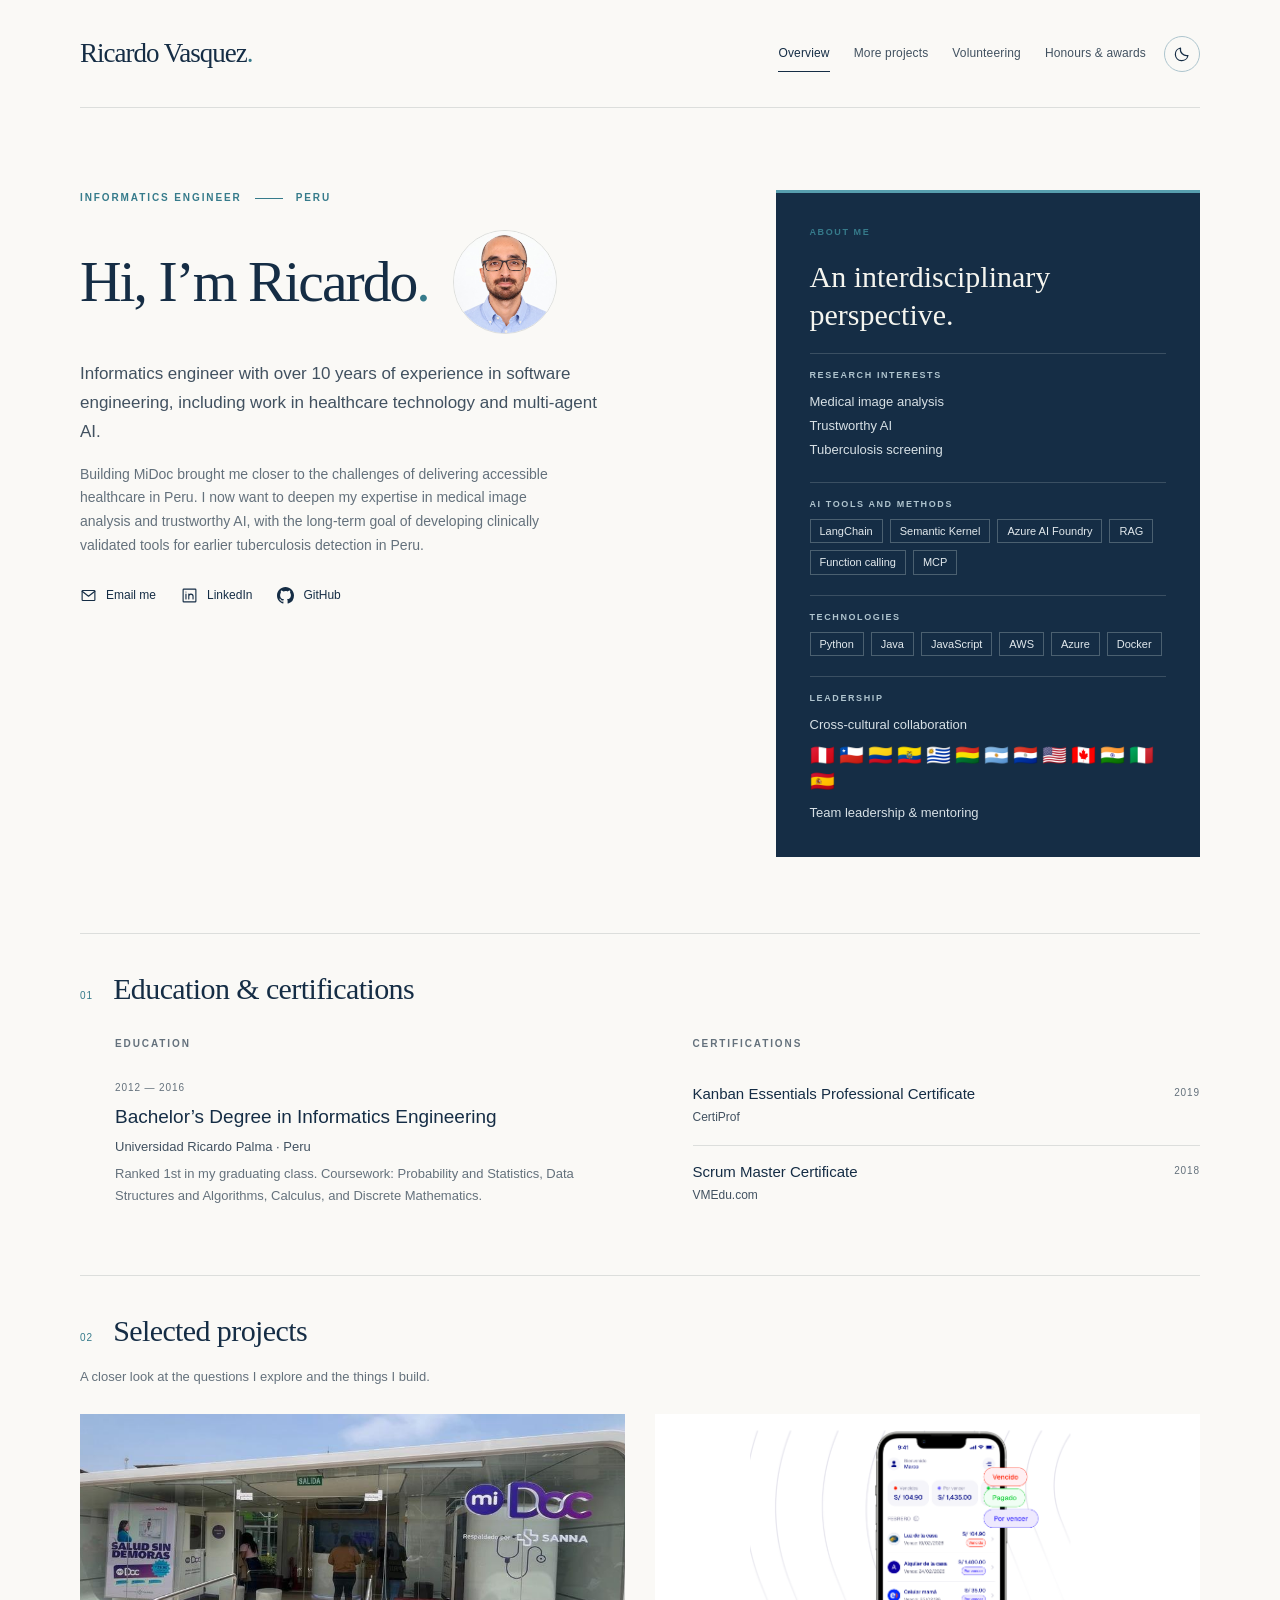
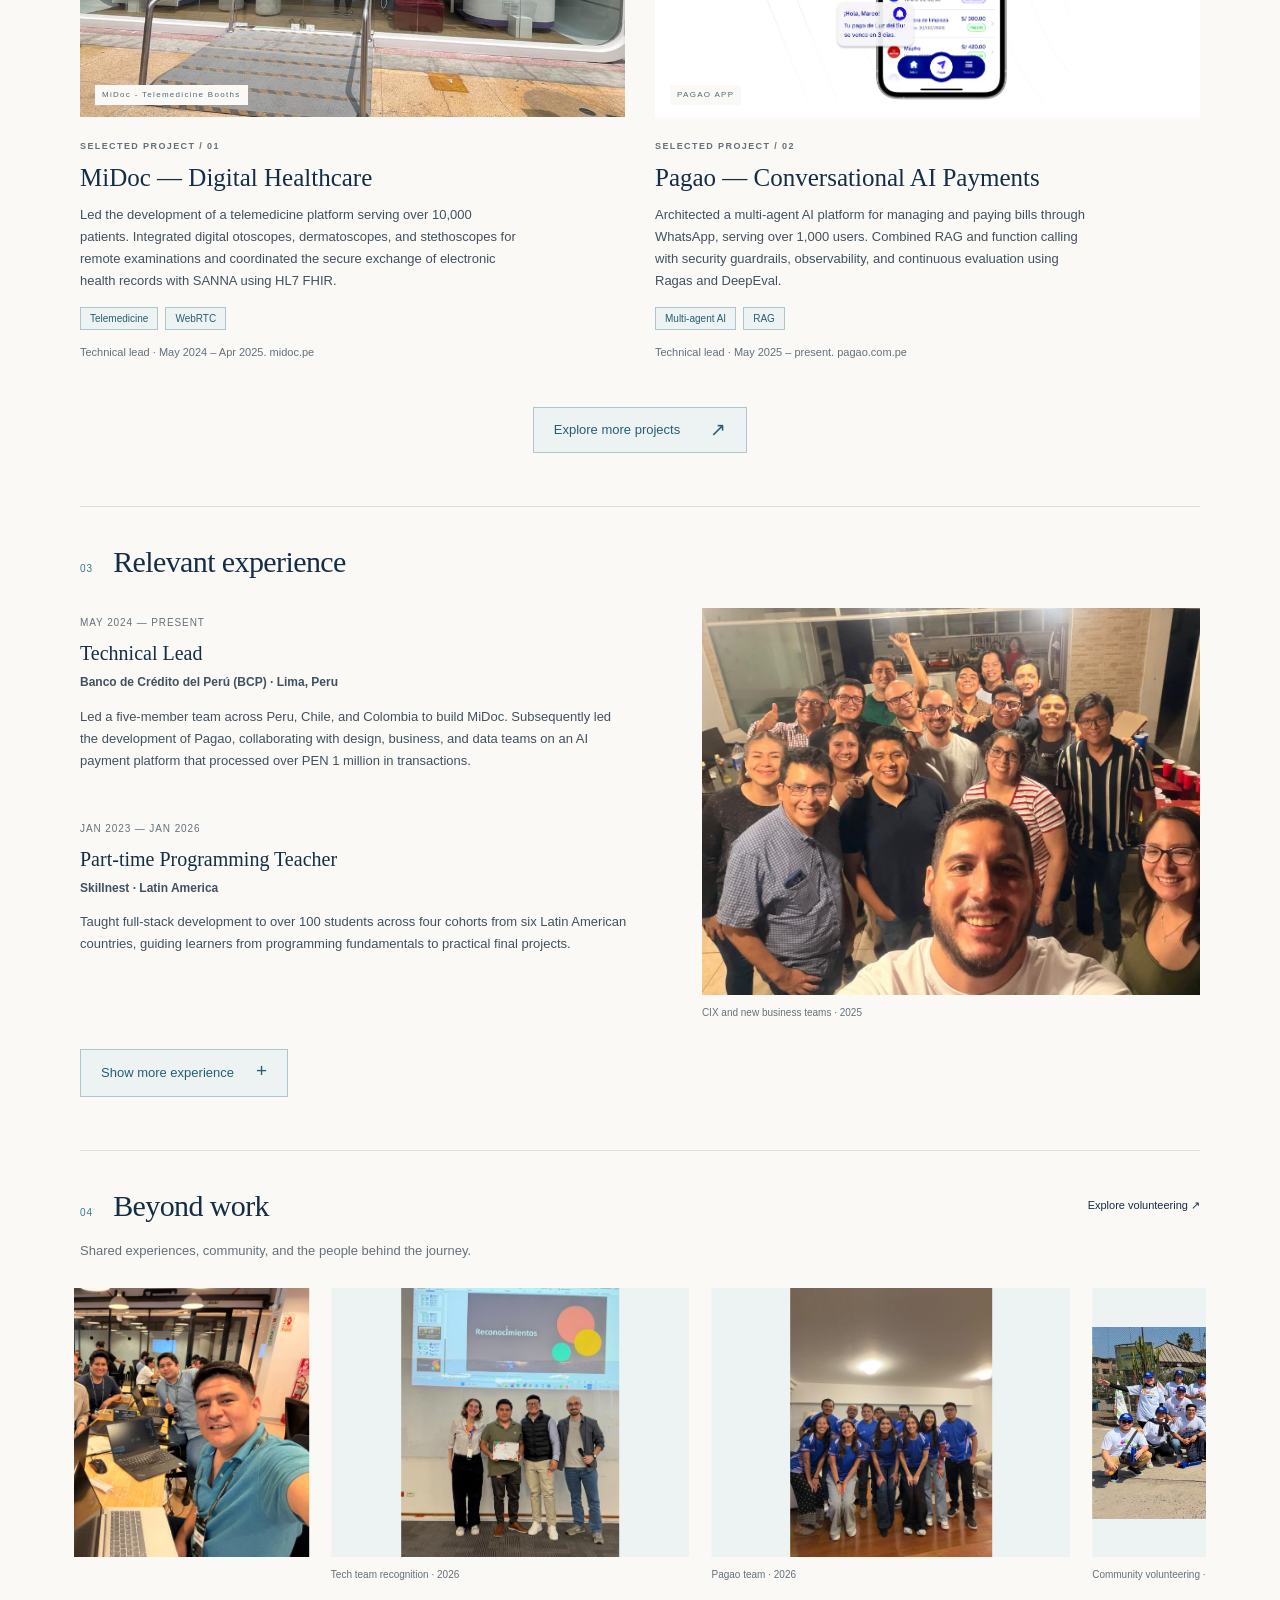
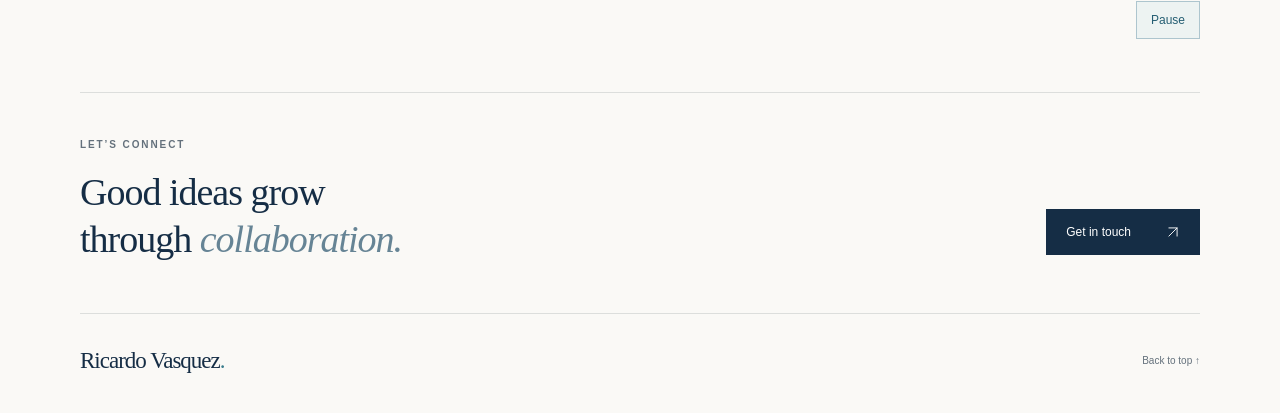
==== commit 4933bda4: "improve my profile" ====
--- a/index.html
+++ b/index.html
@@ -45,8 +45,10 @@
             <section class="intro" aria-labelledby="intro-title">
                 <div class="intro-copy">
                     <p class="eyebrow">INFORMATICS ENGINEER <span class="eyebrow-line"></span> PERU</p>
-                    <h1 id="intro-title">Hi, I’m Ricardo<span class="accent">.</span><br>Driven by curiosity.<br>Focused
-                        on <em>impact.</em></h1>
+                    <div class="intro-heading">
+                        <h1 id="intro-title">Hi, I’m Ricardo<span class="accent">.</span></h1>
+                        <img class="intro-portrait" src="assets/photos/ricardo-vasquez.jpeg" alt="Portrait of Ricardo Vasquez" width="400" height="400">
+                    </div>
                     <p class="intro-lead">Informatics engineer with over 10 years of experience in software engineering, including work in healthcare technology and multi-agent AI.</p>
                     <p class="intro-text">Building MiDoc brought me closer to the challenges of delivering accessible healthcare in Peru. I now want to deepen my expertise in medical image analysis and trustworthy AI, with the long-term goal of developing clinically validated tools for earlier tuberculosis detection in Peru.</p>
                     <div class="contact-links"><a href="mailto:ricardo.vasquez.pe@gmail.com"><svg class="icon"
@@ -55,7 +57,11 @@
                             </svg>Email me</a><a href="https://www.linkedin.com/in/ricardovasquez-perez" target="_blank"
                             rel="noopener noreferrer"><svg class="icon" aria-hidden="true">
                                 <use href="#linkedin" />
-                            </svg>LinkedIn</a></div>
+                            </svg>LinkedIn</a><a href="https://github.com/ricardovasquezpe" target="_blank"
+                            rel="noopener noreferrer"><svg class="icon" viewBox="0 0 16 16" aria-hidden="true">
+                                <path fill="currentColor" stroke="none"
+                                    d="M8 0C3.58 0 0 3.58 0 8c0 3.54 2.29 6.53 5.47 7.59.4.07.55-.17.55-.38l-.01-1.49c-2.01.37-2.53-.49-2.69-.94-.09-.23-.48-.94-.82-1.13-.28-.15-.68-.52-.01-.53.63-.01 1.08.58 1.23.82.72 1.21 1.87.87 2.33.66.07-.52.28-.87.51-1.07-1.78-.2-3.64-.89-3.64-3.95 0-.87.31-1.59.82-2.15-.08-.2-.36-1.02.08-2.12 0 0 .67-.21 2.2.82A7.65 7.65 0 0 1 8 3.86c.68 0 1.36.09 2 .27 1.53-1.04 2.2-.82 2.2-.82.44 1.1.16 1.92.08 2.12.51.56.82 1.27.82 2.15 0 3.07-1.87 3.75-3.65 3.95.29.25.54.73.54 1.48l-.01 2.2c0 .21.15.46.55.38A8.01 8.01 0 0 0 16 8c0-4.42-3.58-8-8-8Z" />
+                            </svg>GitHub</a></div>
                 </div>
                 <aside class="skills-panel" aria-labelledby="skills-title"><span class="eyebrow">ABOUT ME</span>
                     <h2 id="skills-title">An interdisciplinary<br>perspective.</h2>
@@ -116,7 +122,7 @@
                 <p class="section-intro">A closer look at the questions I explore and the things I build.</p>
                 <div class="projects-grid">
                     <article class="project">
-                        <div class="project-image"><img src="assets/photos/midoc-team.jpg" alt="MiDoc team at CIX during the project" width="978" height="624" decoding="async"><span>MIDOC TEAM · 2024–2025</span></div>
+                        <div class="project-image"><img src="assets/photos/midoc-minka.jpeg" alt="Entrance to a MiDoc telemedicine booth" width="1005" height="475" decoding="async"><span>MiDoc - Telemedicine Booths</span></div>
                         <div class="project-info"><span class="eyebrow">SELECTED PROJECT / 01</span>
                             <h3>MiDoc — Digital Healthcare</h3>
                             <p>Led the development of a telemedicine platform serving over 10,000 patients. Integrated digital otoscopes, dermatoscopes, and stethoscopes for remote examinations and coordinated the secure exchange of electronic health records with SANNA using HL7 FHIR.</p>
@@ -126,7 +132,7 @@
                         </div>
                     </article>
                     <article class="project">
-                        <div class="project-image project-team-photo"><img class="pagao-photo" src="assets/photos/pagao-team-2026.jpg" alt="Pagao team" width="960" height="1280" decoding="async"><span>PAGAO TEAM · 2026</span></div>
+                        <div class="project-image project-app-image"><img src="assets/photos/pagao-app.png" alt="Pagao app showing bill statuses and a payment reminder" width="1474" height="1254" decoding="async"><span>PAGAO APP</span></div>
                         <div class="project-info"><span class="eyebrow">SELECTED PROJECT / 02</span>
                             <h3>Pagao — Conversational AI Payments</h3>
                             <p>Architected a multi-agent AI platform for managing and paying bills through WhatsApp, serving over 1,000 users. Combined RAG and function calling with security guardrails, observability, and continuous evaluation using Ragas and DeepEval.</p>
@@ -207,12 +213,20 @@
                                 <figcaption>Tech team recognition · 2026</figcaption>
                             </figure>
                             <figure class="photo-slot">
+                                <img class="gallery-photo" src="assets/photos/pagao-team-2026.jpg" alt="Pagao team" width="960" height="1280" decoding="async">
+                                <figcaption>Pagao team · 2026</figcaption>
+                            </figure>
+                            <figure class="photo-slot">
                                 <img class="gallery-photo" src="assets/photos/volunteering-2026.jpg" alt="Community volunteering" width="1206" height="645" decoding="async">
                                 <figcaption>Community volunteering · 2026</figcaption>
                             </figure>
                             <figure class="photo-slot">
                                 <img class="gallery-photo" src="assets/photos/cix-team-2025.jpg" alt="Celebrating results with the CIX team" width="1206" height="567" decoding="async">
                                 <figcaption>Celebrating results with the CIX team · 2025</figcaption>
+                            </figure>
+                            <figure class="photo-slot">
+                                <img class="gallery-photo" src="assets/photos/midoc-team.jpg" alt="MiDoc team at CIX during the project" width="978" height="624" decoding="async">
+                                <figcaption>MiDoc team at CIX · 2024–2025</figcaption>
                             </figure>
                             <figure class="photo-slot">
                                 <img class="gallery-photo" src="assets/photos/volunteering-2025.jpg" alt="Community volunteering" width="878" height="680" decoding="async">
--- a/styles.css
+++ b/styles.css
@@ -30,7 +30,7 @@
 /* Real photographs keep their full composition in the gallery. */
 .gallery-photo{display:block;width:100%;height:auto;aspect-ratio:4/3;object-fit:contain;background:var(--soft)}
 .experience-photo{display:block;width:100%;height:auto;background:var(--soft)}
-.project-team-photo .pagao-photo{object-position:50% 70%}
+.project-app-image img{object-fit:contain;background:#fff}
 
 .carousel-controls{justify-content:flex-end}
 
@@ -44,3 +44,22 @@
 .expanded-experience{display:grid;grid-template-columns:repeat(2,minmax(0,1fr));gap:28px 48px}
 .expanded-experience .experience-entry{padding-bottom:0}
 @media(max-width:760px){.expanded-experience{grid-template-columns:1fr;gap:24px}}
+
+.intro-heading {
+    display: flex;
+    align-items: center;
+    gap: clamp(12px, 2vw, 24px);
+    margin: 24px 0 26px;
+}
+
+.intro .intro-heading h1 {
+    margin: 0;
+}
+
+.intro-portrait {
+    width: clamp(64px, 9vw, 104px);
+    height: auto;
+    flex-shrink: 0;
+    border: 1px solid var(--line);
+    border-radius: 50%;
+}
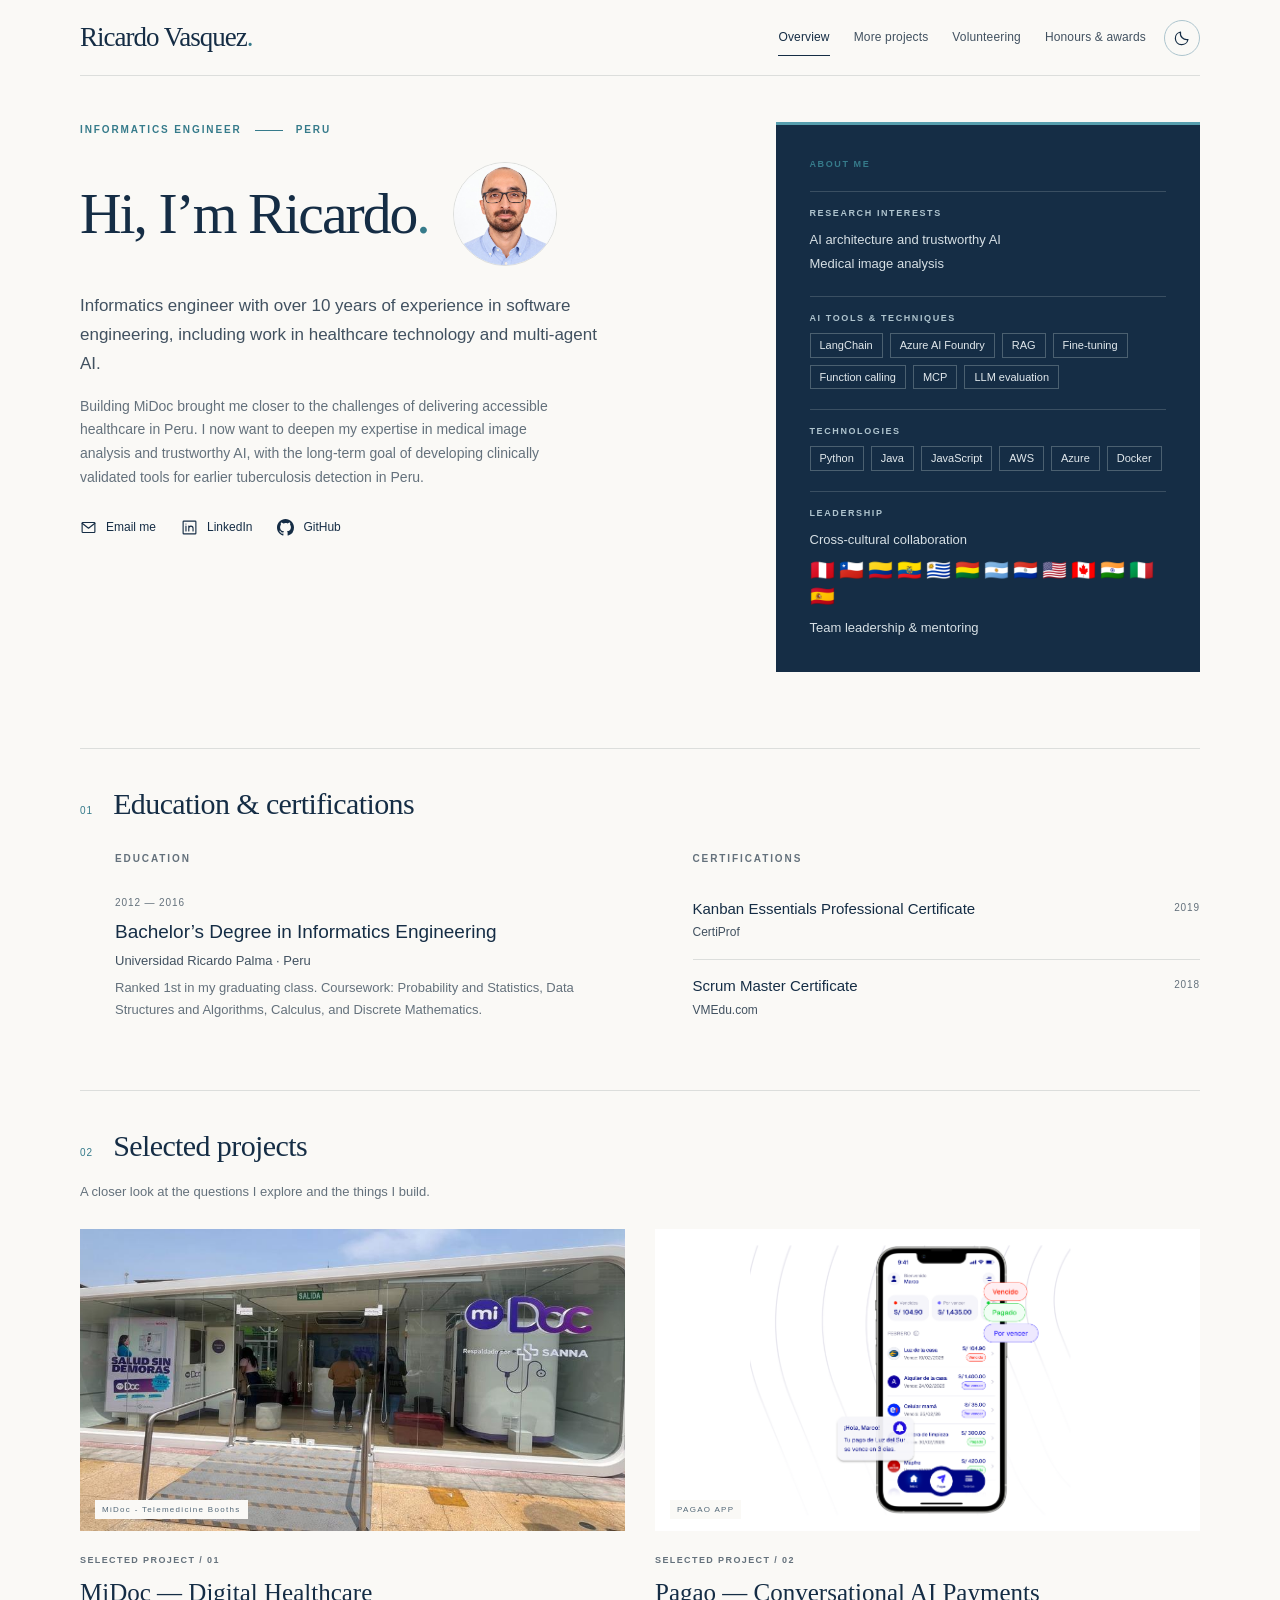
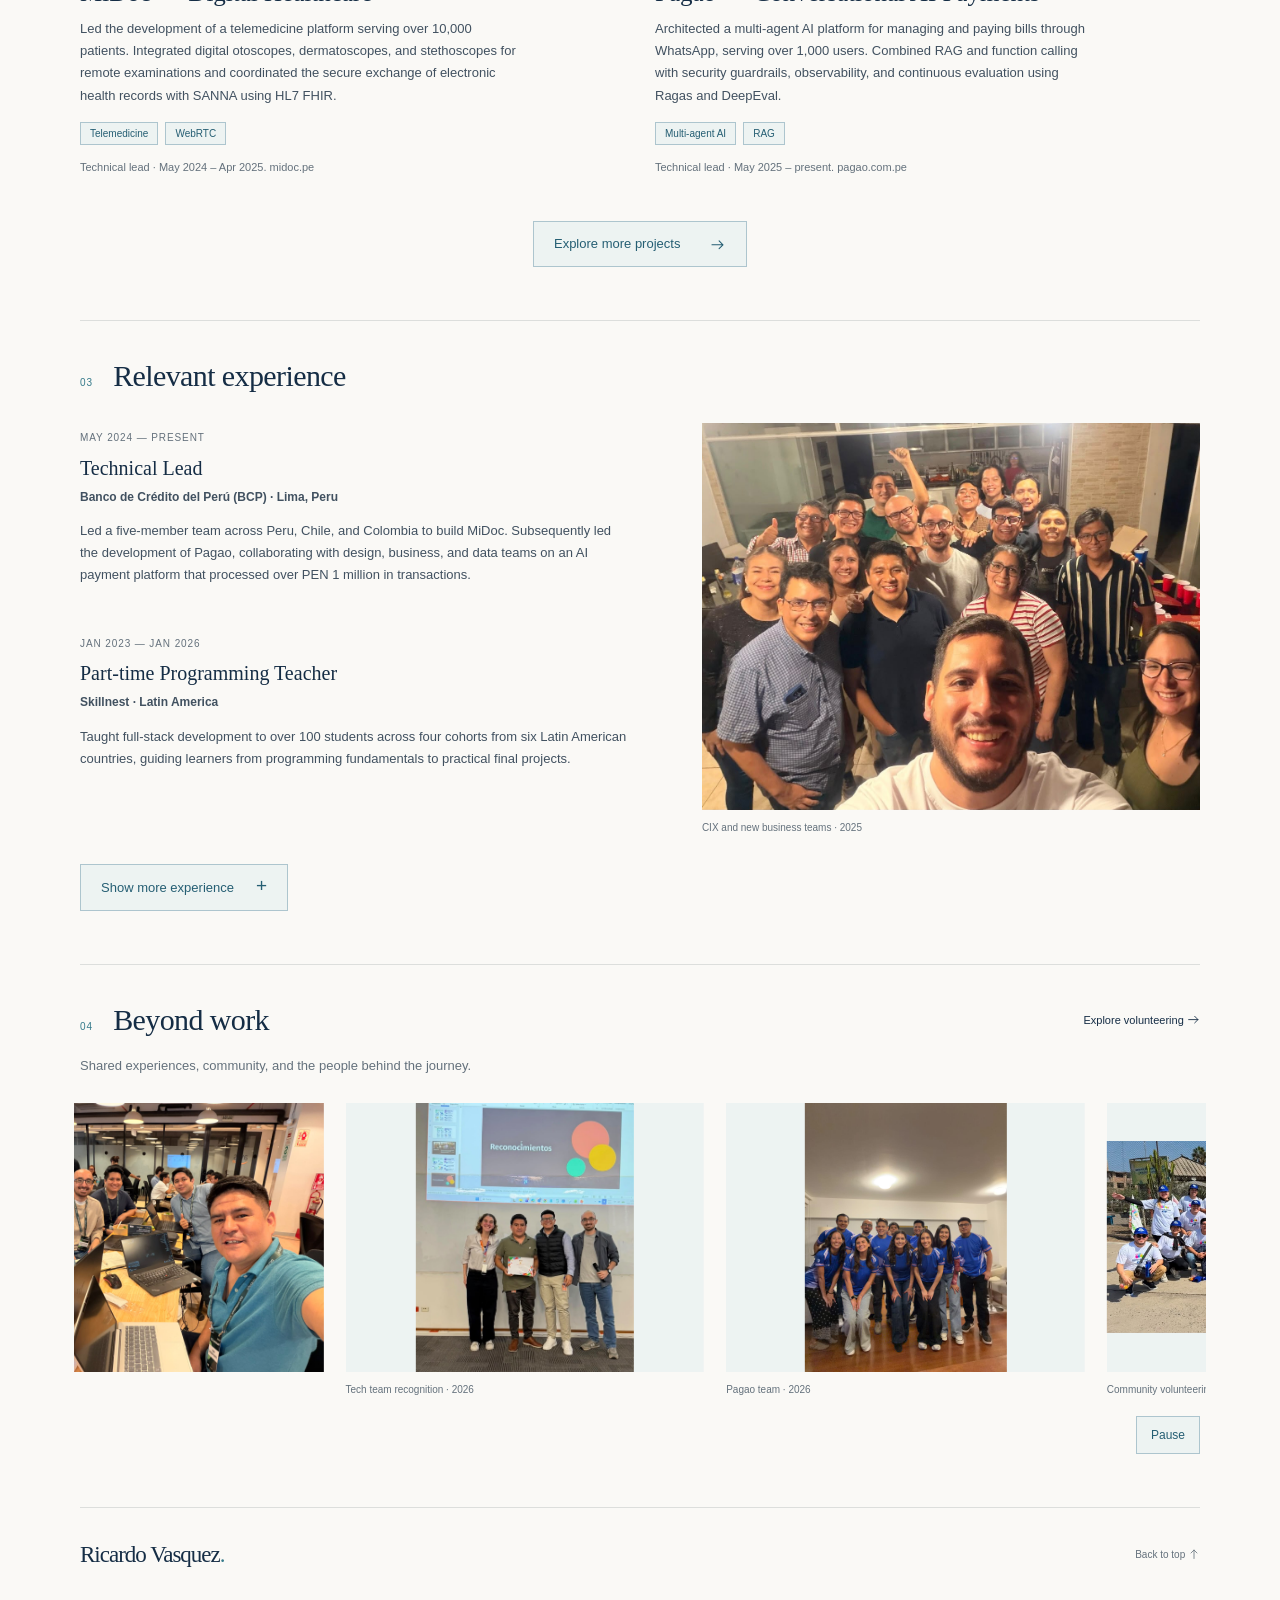
==== commit 39b04bf1: "fix design" ====
--- a/index.html
+++ b/index.html
@@ -16,7 +16,7 @@
 <body id="top"><a class="skip-link" href="#main">Skip to content</a>
     <div class="page"><svg xmlns="http://www.w3.org/2000/svg" style="display:none">
             <symbol id="arrow" viewBox="0 0 24 24">
-                <path d="M5 19 19 5M5 5h14v14" />
+                <path d="M3 12h17m-6-6 6 6-6 6" />
             </symbol>
             <symbol id="mail" viewBox="0 0 24 24">
                 <rect x="3" y="5" width="18" height="14" rx="1" />
@@ -63,15 +63,15 @@
                                     d="M8 0C3.58 0 0 3.58 0 8c0 3.54 2.29 6.53 5.47 7.59.4.07.55-.17.55-.38l-.01-1.49c-2.01.37-2.53-.49-2.69-.94-.09-.23-.48-.94-.82-1.13-.28-.15-.68-.52-.01-.53.63-.01 1.08.58 1.23.82.72 1.21 1.87.87 2.33.66.07-.52.28-.87.51-1.07-1.78-.2-3.64-.89-3.64-3.95 0-.87.31-1.59.82-2.15-.08-.2-.36-1.02.08-2.12 0 0 .67-.21 2.2.82A7.65 7.65 0 0 1 8 3.86c.68 0 1.36.09 2 .27 1.53-1.04 2.2-.82 2.2-.82.44 1.1.16 1.92.08 2.12.51.56.82 1.27.82 2.15 0 3.07-1.87 3.75-3.65 3.95.29.25.54.73.54 1.48l-.01 2.2c0 .21.15.46.55.38A8.01 8.01 0 0 0 16 8c0-4.42-3.58-8-8-8Z" />
                             </svg>GitHub</a></div>
                 </div>
-                <aside class="skills-panel" aria-labelledby="skills-title"><span class="eyebrow">ABOUT ME</span>
-                    <h2 id="skills-title">An interdisciplinary<br>perspective.</h2>
+                <aside class="skills-panel" aria-labelledby="skills-title">
+                    <h2 id="skills-title" class="eyebrow">ABOUT ME</h2>
                     <div class="skill-group">
                         <h3>RESEARCH INTERESTS</h3>
-                        <p>Medical image analysis<br>Trustworthy AI<br>Tuberculosis screening</p>
-                    </div>
-                    <div class="skill-group">
-                        <h3>AI TOOLS AND METHODS</h3>
-                        <div class="tags"><span>LangChain</span><span>Semantic Kernel</span><span>Azure AI Foundry</span><span>RAG</span><span>Function calling</span><span>MCP</span></div>
+                        <p>AI architecture and trustworthy AI<br>Medical image analysis</p>
+                    </div>
+                    <div class="skill-group">
+                        <h3>AI TOOLS &amp; TECHNIQUES</h3>
+                        <div class="tags"><span>LangChain</span><span>Azure AI Foundry</span><span>RAG</span><span>Fine-tuning</span><span>Function calling</span><span>MCP</span><span>LLM evaluation</span></div>
                     </div>
                     <div class="skill-group">
                         <h3>TECHNOLOGIES</h3>
@@ -142,8 +142,7 @@
                         </div>
                     </article>
                 </div>
-                <div class="projects-action"><a class="outline-button" href="projects.html">Explore more projects <span
-                            aria-hidden="true">↗</span></a></div>
+                <div class="projects-action"><a class="outline-button" href="projects.html">Explore more projects <svg class="icon arrow-icon" aria-hidden="true"><use href="#arrow" /></svg></a></div>
             </section>
             <section id="experience" class="section">
                 <div class="section-heading">
@@ -197,7 +196,7 @@
             <section id="beyond" class="section">
                 <div class="section-heading">
                     <h2><span class="section-number">04</span>Beyond work</h2><a class="text-link"
-                        href="volunteering.html">Explore volunteering ↗</a>
+                        href="volunteering.html">Explore volunteering <svg class="icon arrow-icon" aria-hidden="true"><use href="#arrow" /></svg></a>
                 </div>
                 <p class="section-intro">Shared experiences, community, and the people behind the journey.</p>
                 <div class="carousel" role="region" aria-roledescription="carousel" aria-label="Beyond work">
@@ -272,16 +271,9 @@
                     </div>
                 </div>
             </section>
-            <section class="closing">
-                <p class="eyebrow">LET’S CONNECT</p>
-                <h2>Good ideas grow<br>through <em>collaboration.</em></h2><a class="contact-button"
-                    href="mailto:ricardo.vasquez.pe@gmail.com">Get in touch <svg class="icon" aria-hidden="true">
-                        <use href="#arrow" />
-                    </svg></a>
-            </section>
         </main>
         <footer><a class="wordmark" href="index.html">Ricardo Vasquez<span>.</span></a>
-            <a href="#top">Back to top ↑</a>
+            <a href="#top">Back to top <svg class="icon arrow-icon arrow-up" aria-hidden="true"><use href="#arrow" /></svg></a>
         </footer>
     </div>
 </body>
--- a/styles.css
+++ b/styles.css
@@ -1,15 +1,15 @@
-:root{--ink:#152d45;--text:#415160;--muted:#64717c;--paper:#faf9f6;--line:#dcdedc;--accent:#6a8c9c;--serif:Georgia,'Times New Roman',serif}*{box-sizing:border-box}html{scroll-padding-top:24px}body{margin:0;background:var(--paper);color:var(--ink);font-family:Arial,Helvetica,sans-serif;font-size:15px;line-height:1.7}a{color:inherit;text-decoration:none}a:hover{text-decoration:underline;text-underline-offset:5px}a:focus-visible,button:focus-visible{outline:2px solid #437daa;outline-offset:6px}button{font:inherit}p{margin:0 0 16px;color:var(--text)}h1,h2,h3{line-height:1.22;font-weight:400;margin:0}h1,h2{font-family:var(--serif)}h3{font-size:19px}em{font-weight:400;color:#668495}.page{width:min(1120px,calc(100% - 96px));margin:auto}.site-header{display:flex;justify-content:space-between;align-items:center;min-height:108px;border-bottom:1px solid var(--line);gap:24px}.wordmark{font-family:var(--serif);font-size:29px;letter-spacing:-1px;color:var(--ink)}.wordmark span{color:var(--accent)}nav{display:flex;gap:29px;align-items:center}nav a{font-size:12px;letter-spacing:.15px;color:var(--text);padding:8px 0}nav a[aria-current]{color:var(--ink);border-bottom:1px solid var(--ink)}.menu-toggle{display:none}.intro{display:grid;grid-template-columns:1.45fr 1fr;gap:80px;padding:82px 0 76px}.eyebrow{font-family:Arial,Helvetica,sans-serif;font-size:10px;line-height:1.6;letter-spacing:1.9px;font-weight:600;color:var(--muted);display:block}.intro .eyebrow{display:flex;align-items:center;gap:13px}.eyebrow-line{height:1px;width:28px;background:var(--accent)}h1{font-size:clamp(42px,4.5vw,61px);letter-spacing:-2px;line-height:1.13}.intro h1{margin:24px 0 26px}.accent{color:var(--accent)}.intro-lead{font-size:17px;line-height:1.7;max-width:520px}.intro-text{font-size:14px;max-width:500px;color:var(--muted)}.contact-links{display:flex;gap:25px;margin-top:27px}.contact-links a{font-size:12px;display:inline-flex;align-items:center;gap:9px}.icon{width:17px;height:17px;fill:none;stroke:currentColor;stroke-width:1.6;stroke-linecap:round;stroke-linejoin:round;flex-shrink:0}.skills-panel{background:var(--ink);color:#f5f5ef;padding:32px 34px;align-self:start}.skills-panel .eyebrow{font-size:9px;letter-spacing:1.6px;color:#b4c5cd}.skills-panel h2{font-size:30px;margin:19px 0 12px;line-height:1.24}.skills-panel p{color:#d7e0e5}.skills-panel .skills-note{font-size:11px;color:#b6c6ce;line-height:1.6}.skill-group{border-top:1px solid #3a4f62;margin-top:20px;padding-top:16px}.skill-group h3{font-size:9px;letter-spacing:1.6px;color:#afc4ce;font-weight:600;margin:0 0 9px}.skill-group p{font-size:13px;line-height:1.85;margin:0}.tags{display:flex;flex-wrap:wrap;gap:7px}.tags span{font-size:10px;padding:3px 9px;border:1px solid #d2d9db;line-height:1.5;color:#526879}.skills-panel .tags span{border-color:#4b6070;color:#e2e9ed;font-size:11px}.panel-foot{font-family:var(--serif);font-style:italic;font-size:12px;color:#adc0ca;border-top:1px solid #3a4f62;padding-top:19px;margin-top:24px}.section{border-top:1px solid var(--line);padding:37px 0 53px}.section-heading{display:flex;justify-content:space-between;align-items:center;gap:20px;margin-bottom:28px}.section-heading h2{font-size:30px;display:flex;align-items:baseline;gap:20px;letter-spacing:-.6px}.section-number{font-family:Arial,Helvetica,sans-serif;font-size:10px;font-weight:400;letter-spacing:1px;color:var(--accent)}.text-link{font-size:11px;white-space:nowrap}.section-intro{font-size:13px;color:var(--muted);margin-top:-12px;margin-bottom:26px}.education-grid{display:grid;grid-template-columns:1fr 1fr;gap:70px;padding-left:35px}.education-grid>.eyebrow{margin-bottom:20px}.date{font-size:10px;letter-spacing:.9px;line-height:1.6;color:var(--muted)}.education-entry{margin-top:21px}.education-entry h3{margin:7px 0 7px}.education-entry p{font-size:13px;margin-bottom:5px}.muted{color:var(--muted)}.certificate{display:flex;justify-content:space-between;gap:20px;padding:17px 0;border-bottom:1px solid var(--line)}.certificate:last-child{border:0}.certificate h3{font-size:15px;margin-bottom:4px}.certificate p{font-size:12px;margin:0}.projects-grid{display:grid;grid-template-columns:1fr 1fr;gap:30px}.project-image{position:relative;background:#e9eff0;overflow:hidden}.project-image img{width:100%;height:auto;display:block;aspect-ratio:1.8;object-fit:cover}.project-image>span{position:absolute;bottom:12px;left:15px;font-size:8px;letter-spacing:1.3px;color:#526777;background:#faf9f6;padding:3px 7px}.project-info{padding:22px 0 0}.project-info .eyebrow{font-size:9px;letter-spacing:1.4px}.project h3{font-family:var(--serif);font-size:25px;margin:10px 0}.project p{font-size:13px;margin-bottom:15px;max-width:440px}.project .edit-note{font-size:11px;margin-top:13px;color:var(--muted)}.experience-grid{display:grid;grid-template-columns:1.1fr 1fr;gap:74px}.experience-entry{padding-bottom:26px}.experience-entry:last-child{padding-bottom:0}.experience-entry h3{font-size:20px;font-family:var(--serif);margin:7px 0}.institution{font-size:12px;font-weight:600;margin:0 0 13px}.experience-entry p:not(.institution){font-size:13px}.photo-slot{margin:0}.photo-placeholder{background:#e7ebe9;min-height:245px;position:relative;display:flex;flex-direction:column;align-items:center;justify-content:center;color:#65808a;padding:40px 20px 30px}.photo-label{position:absolute;left:17px;top:13px;font-size:8px;letter-spacing:1.6px}.photo-placeholder svg{width:190px;height:85px;stroke:#82979c;stroke-width:1}.photo-placeholder>span:last-child{font-family:var(--serif);font-size:23px;text-align:center;color:#4f6b76}.photo-slot figcaption{font-size:10px;color:var(--muted);margin-top:10px;line-height:1.6}.gallery{display:grid;grid-template-columns:repeat(3,1fr);gap:22px}.gallery .photo-placeholder{min-height:195px;background:#e5eae8}.gallery .photo-slot[data-moment="2"] .photo-placeholder{background:#e5e9ed}.gallery .photo-slot[data-moment="3"] .photo-placeholder{background:#eae8e0}.gallery .photo-placeholder svg{width:140px;height:65px}.gallery .photo-placeholder>span:last-child{font-size:19px}.closing{position:relative;padding:44px 0 51px;border-top:1px solid var(--line)}.closing h2{font-size:38px;letter-spacing:-1px;margin-top:15px}.contact-button{position:absolute;right:0;bottom:58px;background:var(--ink);color:white;padding:13px 20px;display:inline-flex;gap:35px;align-items:center;font-size:12px}.contact-button .icon{width:14px;height:14px}footer{display:flex;justify-content:space-between;align-items:center;gap:20px;padding:27px 0 33px;border-top:1px solid var(--line)}footer .wordmark{font-size:23px}footer p,footer>a:last-child{font-size:10px;margin:0;color:var(--muted)}.skip-link{position:absolute;left:10px;top:-100px;padding:10px;background:var(--ink);color:white;z-index:20}.skip-link:focus{top:10px}.subpage-intro{padding:72px 0 58px;max-width:650px}.subpage-intro h1{margin:20px 0 24px}.subpage-intro>p:last-child{font-size:16px;max-width:520px}.subpage-section{min-height:370px;padding-top:35px}.subpage-section h2{font-size:30px;margin:12px 0 16px}.subpage-section .experience-grid p{font-size:14px}.detail-title{margin:28px 0 12px;font-size:15px}.return-link{padding:0 0 45px}.award{display:grid;grid-template-columns:100px 1fr 60px;gap:28px;padding:25px 0;border-bottom:1px solid var(--line)}.award:last-child{border:0}.award h2{font-size:27px}.award p{font-size:14px;max-width:630px}.award .eyebrow{font-size:9px}.award-number{font-family:var(--serif);font-size:38px;color:#b9c6ca;text-align:right}
-@media(min-width:1400px){.intro{padding-top:90px}}
+:root{--ink:#152d45;--text:#415160;--muted:#64717c;--paper:#faf9f6;--line:#dcdedc;--accent:#6a8c9c;--serif:Georgia,'Times New Roman',serif}*{box-sizing:border-box}html{scroll-padding-top:24px}body{margin:0;background:var(--paper);color:var(--ink);font-family:Arial,Helvetica,sans-serif;font-size:15px;line-height:1.7}a{color:inherit;text-decoration:none}a:hover{text-decoration:underline;text-underline-offset:5px}a:focus-visible,button:focus-visible{outline:2px solid #437daa;outline-offset:6px}button{font:inherit}p{margin:0 0 16px;color:var(--text)}h1,h2,h3{line-height:1.22;font-weight:400;margin:0}h1,h2{font-family:var(--serif)}h3{font-size:19px}em{font-weight:400;color:#668495}.page{width:min(1120px,calc(100% - 96px));margin:auto}.site-header{display:flex;justify-content:space-between;align-items:center;min-height:76px;border-bottom:1px solid var(--line);gap:24px}.wordmark{font-family:var(--serif);font-size:29px;letter-spacing:-1px;color:var(--ink)}.wordmark span{color:var(--accent)}nav{display:flex;gap:29px;align-items:center}nav a{font-size:12px;letter-spacing:.15px;color:var(--text);padding:8px 0}nav a[aria-current]{color:var(--ink);border-bottom:1px solid var(--ink)}.menu-toggle{display:none}.intro{display:grid;grid-template-columns:1.45fr 1fr;gap:80px;padding:46px 0 76px}.eyebrow{font-family:Arial,Helvetica,sans-serif;font-size:10px;line-height:1.6;letter-spacing:1.9px;font-weight:600;color:var(--muted);display:block}.intro .eyebrow{display:flex;align-items:center;gap:13px}.eyebrow-line{height:1px;width:28px;background:var(--accent)}h1{font-size:clamp(42px,4.5vw,61px);letter-spacing:-2px;line-height:1.13}.intro h1{margin:24px 0 26px}.accent{color:var(--accent)}.intro-lead{font-size:17px;line-height:1.7;max-width:520px}.intro-text{font-size:14px;max-width:500px;color:var(--muted)}.contact-links{display:flex;gap:25px;margin-top:27px}.contact-links a{font-size:12px;display:inline-flex;align-items:center;gap:9px}.icon{width:17px;height:17px;fill:none;stroke:currentColor;stroke-width:1.6;stroke-linecap:round;stroke-linejoin:round;flex-shrink:0}.skills-panel{background:var(--ink);color:#f5f5ef;padding:32px 34px;align-self:start}.skills-panel .eyebrow{font-size:9px;letter-spacing:1.6px;color:#b4c5cd}.skills-panel p{color:#d7e0e5}.skills-panel .skills-note{font-size:11px;color:#b6c6ce;line-height:1.6}.skill-group{border-top:1px solid #3a4f62;margin-top:20px;padding-top:16px}.skill-group h3{font-size:9px;letter-spacing:1.6px;color:#afc4ce;font-weight:600;margin:0 0 9px}.skill-group p{font-size:13px;line-height:1.85;margin:0}.tags{display:flex;flex-wrap:wrap;gap:7px}.tags span{font-size:10px;padding:3px 9px;border:1px solid #d2d9db;line-height:1.5;color:#526879}.skills-panel .tags span{border-color:#4b6070;color:#e2e9ed;font-size:11px}.panel-foot{font-family:var(--serif);font-style:italic;font-size:12px;color:#adc0ca;border-top:1px solid #3a4f62;padding-top:19px;margin-top:24px}.section{border-top:1px solid var(--line);padding:37px 0 53px}.section-heading{display:flex;justify-content:space-between;align-items:center;gap:20px;margin-bottom:28px}.section-heading h2{font-size:30px;display:flex;align-items:baseline;gap:20px;letter-spacing:-.6px}.section-number{font-family:Arial,Helvetica,sans-serif;font-size:10px;font-weight:400;letter-spacing:1px;color:var(--accent)}.text-link{font-size:11px;white-space:nowrap}.section-intro{font-size:13px;color:var(--muted);margin-top:-12px;margin-bottom:26px}.education-grid{display:grid;grid-template-columns:1fr 1fr;gap:70px;padding-left:35px}.education-grid>.eyebrow{margin-bottom:20px}.date{font-size:10px;letter-spacing:.9px;line-height:1.6;color:var(--muted)}.education-entry{margin-top:21px}.education-entry h3{margin:7px 0 7px}.education-entry p{font-size:13px;margin-bottom:5px}.muted{color:var(--muted)}.certificate{display:flex;justify-content:space-between;gap:20px;padding:17px 0;border-bottom:1px solid var(--line)}.certificate:last-child{border:0}.certificate h3{font-size:15px;margin-bottom:4px}.certificate p{font-size:12px;margin:0}.projects-grid{display:grid;grid-template-columns:1fr 1fr;gap:30px}.project-image{position:relative;background:#e9eff0;overflow:hidden}.project-image img{width:100%;height:auto;display:block;aspect-ratio:1.8;object-fit:cover}.project-image>span{position:absolute;bottom:12px;left:15px;font-size:8px;letter-spacing:1.3px;color:#526777;background:#faf9f6;padding:3px 7px}.project-info{padding:22px 0 0}.project-info .eyebrow{font-size:9px;letter-spacing:1.4px}.project h3{font-family:var(--serif);font-size:25px;margin:10px 0}.project p{font-size:13px;margin-bottom:15px;max-width:440px}.project .edit-note{font-size:11px;margin-top:13px;color:var(--muted)}.experience-grid{display:grid;grid-template-columns:1.1fr 1fr;gap:74px}.experience-entry{padding-bottom:26px}.experience-entry:last-child{padding-bottom:0}.experience-entry h3{font-size:20px;font-family:var(--serif);margin:7px 0}.institution{font-size:12px;font-weight:600;margin:0 0 13px}.experience-entry p:not(.institution){font-size:13px}.photo-slot{margin:0}.photo-placeholder{background:#e7ebe9;min-height:245px;position:relative;display:flex;flex-direction:column;align-items:center;justify-content:center;color:#65808a;padding:40px 20px 30px}.photo-label{position:absolute;left:17px;top:13px;font-size:8px;letter-spacing:1.6px}.photo-placeholder svg{width:190px;height:85px;stroke:#82979c;stroke-width:1}.photo-placeholder>span:last-child{font-family:var(--serif);font-size:23px;text-align:center;color:#4f6b76}.photo-slot figcaption{font-size:10px;color:var(--muted);margin-top:10px;line-height:1.6}.gallery{display:grid;grid-template-columns:repeat(3,1fr);gap:22px}.gallery .photo-placeholder{min-height:195px;background:#e5eae8}.gallery .photo-slot[data-moment="2"] .photo-placeholder{background:#e5e9ed}.gallery .photo-slot[data-moment="3"] .photo-placeholder{background:#eae8e0}.gallery .photo-placeholder svg{width:140px;height:65px}.gallery .photo-placeholder>span:last-child{font-size:19px}footer{display:flex;justify-content:space-between;align-items:center;gap:20px;padding:27px 0 33px;border-top:1px solid var(--line)}footer .wordmark{font-size:23px}footer p,footer>a:last-child{font-size:10px;margin:0;color:var(--muted)}.skip-link{position:absolute;left:10px;top:-100px;padding:10px;background:var(--ink);color:white;z-index:20}.skip-link:focus{top:10px}.subpage-intro{padding:44px 0 58px;max-width:650px}.subpage-intro h1{margin:20px 0 24px}.subpage-intro>p:last-child{font-size:16px;max-width:520px}.subpage-section{min-height:370px;padding-top:35px}.subpage-section h2{font-size:30px;margin:12px 0 16px}.subpage-section .experience-grid p{font-size:14px}.detail-title{margin:28px 0 12px;font-size:15px}.return-link{padding:0 0 45px}.award{display:grid;grid-template-columns:100px 1fr 60px;gap:28px;padding:25px 0;border-bottom:1px solid var(--line)}.award:last-child{border:0}.award h2{font-size:27px}.award p{font-size:14px;max-width:630px}.award .eyebrow{font-size:9px}.award-number{font-family:var(--serif);font-size:38px;color:#b9c6ca;text-align:right}
+
 @media(max-width:1000px){.page{width:calc(100% - 64px)}.intro{gap:38px;grid-template-columns:1.3fr 1fr}.skills-panel{padding:28px 24px}h1{font-size:48px}.experience-grid{gap:35px}nav{gap:20px}.education-grid{gap:35px}}
-@media(max-width:760px){.page{width:calc(100% - 40px)}.site-header{min-height:80px;position:relative;flex-wrap:wrap;gap:0}.wordmark{font-size:27px}.menu-toggle{display:flex;align-items:center;gap:12px;border:1px solid var(--line);padding:5px 10px;background:transparent;color:var(--ink);font-size:12px}nav{display:none;flex-basis:100%;flex-direction:column;align-items:flex-start;gap:5px;padding:10px 0 20px}nav.is-open{display:flex}nav a{font-size:13px}.intro{grid-template-columns:1fr;gap:34px;padding:44px 0}.intro h1{font-size:clamp(39px,8vw,58px);margin:22px 0}.intro-lead{font-size:16px}.intro-text{max-width:none}.skills-panel{padding:28px}.skills-panel h2 br{display:none}.skills-panel h2{font-size:28px}.section{padding:28px 0 35px}.section-heading{align-items:baseline;margin-bottom:25px;gap:15px}.section-heading h2{font-size:26px;gap:12px}.section-number{font-size:9px}.section-heading>.text-link{font-size:10px}.education-grid,.experience-grid{grid-template-columns:1fr;gap:28px;padding-left:0}.education-grid>div>.eyebrow{margin-bottom:10px}.education-entry{margin-top:12px}.projects-grid{grid-template-columns:1fr;gap:30px}.project h3{font-size:25px}.project-image img{aspect-ratio:1.85}.experience-entry p:not(.institution){max-width:580px}.gallery{grid-template-columns:1fr;gap:24px}.gallery .photo-placeholder{min-height:220px}.gallery .photo-placeholder>span:last-child{font-size:23px}.closing{padding:32px 0}.closing h2{font-size:33px}.contact-button{position:static;margin-top:24px}footer{flex-wrap:wrap;padding:23px 0;gap:15px}footer p{order:3;flex-basis:100%}footer>a:last-child{margin-left:auto}.subpage-intro{padding:42px 0 32px}.subpage-intro h1{font-size:46px}.subpage-section{min-height:0}.award{grid-template-columns:1fr;gap:10px;padding:22px 0}.award-number{display:none}.award h2{margin-top:6px}.return-link{padding:15px 0 35px}}
+@media(max-width:760px){.page{width:calc(100% - 40px)}.site-header{min-height:64px;position:relative;flex-wrap:wrap;gap:0}.wordmark{font-size:27px}.menu-toggle{display:flex;align-items:center;gap:12px;border:1px solid var(--line);padding:5px 10px;background:transparent;color:var(--ink);font-size:12px}nav{display:none;flex-basis:100%;flex-direction:column;align-items:flex-start;gap:5px;padding:10px 0 20px}nav.is-open{display:flex}nav a{font-size:13px}.intro{grid-template-columns:1fr;gap:34px;padding:30px 0 44px}.intro h1{font-size:clamp(39px,8vw,58px);margin:22px 0}.intro-lead{font-size:16px}.intro-text{max-width:none}.skills-panel{padding:28px}.section{padding:28px 0 35px}.section-heading{align-items:baseline;margin-bottom:25px;gap:15px}.section-heading h2{font-size:26px;gap:12px}.section-number{font-size:9px}.section-heading>.text-link{font-size:10px}.education-grid,.experience-grid{grid-template-columns:1fr;gap:28px;padding-left:0}.education-grid>div>.eyebrow{margin-bottom:10px}.education-entry{margin-top:12px}.projects-grid{grid-template-columns:1fr;gap:30px}.project h3{font-size:25px}.project-image img{aspect-ratio:1.85}.experience-entry p:not(.institution){max-width:580px}.gallery{grid-template-columns:1fr;gap:24px}.gallery .photo-placeholder{min-height:220px}.gallery .photo-placeholder>span:last-child{font-size:23px}footer{flex-wrap:wrap;padding:23px 0;gap:15px}footer p{order:3;flex-basis:100%}footer>a:last-child{margin-left:auto}.subpage-intro{padding:28px 0 32px}.subpage-intro h1{font-size:46px}.subpage-section{min-height:0}.award{grid-template-columns:1fr;gap:10px;padding:22px 0}.award-number{display:none}.award h2{margin-top:6px}.return-link{padding:15px 0 35px}}
 @media(prefers-reduced-motion:reduce){*{scroll-behavior:auto!important}}
 
 /* Small colour accents, shared controls, and manual gallery. */
 :root{--accent:#367b8b;--soft:#edf3f2;--button-ink:#255e73;--control-border:#adc5ce;--photo-bg:#e7ebe9;--photo-ink:#4f6b76;--photo-line:#82979c;color-scheme:light}
-.site-header{gap:18px}nav{margin-left:auto;gap:24px}.wordmark{white-space:nowrap;font-size:27px}.theme-toggle{display:grid;place-items:center;flex:0 0 36px;width:36px;height:36px;padding:0;border:1px solid var(--control-border);background:transparent;color:var(--ink);cursor:pointer;border-radius:50%}.theme-toggle .icon{width:18px;height:18px}.sun-icon{display:none}.section-number{color:var(--accent)}.intro .eyebrow{color:var(--accent)}.skills-panel{border-top:3px solid #579eae}.certificate{border-bottom-color:var(--line)}.project .tags span{background:var(--soft);color:var(--button-ink);border-color:var(--control-border)}.projects-action{display:flex;justify-content:center;margin-top:30px}.outline-button,.experience-more summary{display:inline-flex;align-items:center;gap:30px;padding:11px 20px;border:1px solid var(--control-border);background:var(--soft);font-size:13px;font-weight:500;color:var(--button-ink);cursor:pointer}.outline-button:hover{background:var(--paper)}.outline-button>span{font-size:19px;line-height:1}.experience-more summary{list-style:none;gap:22px}.experience-more summary::-webkit-details-marker{display:none}.show-less{display:none}.experience-more[open] .show-more{display:none}.experience-more[open] .show-less{display:inline}.expand-mark::after{content:'+';font-size:19px;line-height:1}.experience-more[open] .expand-mark::after{content:'−'}.expanded-experience{margin-top:24px;padding-top:22px;border-top:1px solid var(--line)}.experience-grid{align-items:start}.carousel{min-width:0}.gallery.carousel-track{display:flex;gap:20px;overflow-x:auto;scroll-snap-type:x mandatory;scrollbar-width:thin;scrollbar-color:var(--control-border) transparent;overscroll-behavior-x:contain}.carousel-track>.photo-slot{flex:0 0 100%;min-width:0;scroll-snap-align:start}.carousel-track .photo-placeholder{min-height:310px}.carousel-track .photo-placeholder svg{width:190px;height:90px}.carousel-track .photo-placeholder>span:last-child{font-size:29px}.carousel-track figcaption{font-size:12px}.carousel-controls{display:flex;align-items:center;justify-content:space-between;margin-top:18px}.carousel-controls[hidden]{display:none}.carousel-position{margin:0;font-size:12px;letter-spacing:2px;color:var(--ink)}.carousel-position span{color:var(--muted)}.carousel-buttons{display:flex;gap:9px}.carousel-buttons button{width:43px;height:38px;border:1px solid var(--control-border);background:var(--soft);color:var(--button-ink);font-size:20px;cursor:pointer}.carousel-buttons button:disabled{opacity:.35;cursor:default}.photo-placeholder{background:var(--photo-bg);color:var(--photo-ink)}.photo-placeholder svg{stroke:var(--photo-line)}.photo-placeholder>span:last-child{color:var(--photo-ink)}.photo-label{color:var(--photo-ink)}
+.site-header{gap:18px}nav{margin-left:auto;gap:24px}.wordmark{white-space:nowrap;font-size:27px}.theme-toggle{display:grid;place-items:center;flex:0 0 36px;width:36px;height:36px;padding:0;border:1px solid var(--control-border);background:transparent;color:var(--ink);cursor:pointer;border-radius:50%}.theme-toggle .icon{width:18px;height:18px}.sun-icon{display:none}.section-number{color:var(--accent)}.intro .eyebrow{color:var(--accent)}.skills-panel{border-top:3px solid #579eae}.certificate{border-bottom-color:var(--line)}.project .tags span{background:var(--soft);color:var(--button-ink);border-color:var(--control-border)}.projects-action{display:flex;justify-content:center;margin-top:30px}.outline-button,.experience-more summary{display:inline-flex;align-items:center;gap:30px;padding:11px 20px;border:1px solid var(--control-border);background:var(--soft);font-size:13px;font-weight:500;color:var(--button-ink);cursor:pointer}.outline-button:hover{background:var(--paper)}.experience-more summary{list-style:none;gap:22px}.experience-more summary::-webkit-details-marker{display:none}.show-less{display:none}.experience-more[open] .show-more{display:none}.experience-more[open] .show-less{display:inline}.expand-mark::after{content:'+';font-size:19px;line-height:1}.experience-more[open] .expand-mark::after{content:'−'}.expanded-experience{margin-top:24px;padding-top:22px;border-top:1px solid var(--line)}.experience-grid{align-items:start}.carousel{min-width:0}.gallery.carousel-track{display:flex;gap:20px;overflow-x:auto;scroll-snap-type:x mandatory;scrollbar-width:thin;scrollbar-color:var(--control-border) transparent;overscroll-behavior-x:contain}.carousel-track>.photo-slot{flex:0 0 100%;min-width:0;scroll-snap-align:start}.carousel-track .photo-placeholder{min-height:310px}.carousel-track .photo-placeholder svg{width:190px;height:90px}.carousel-track .photo-placeholder>span:last-child{font-size:29px}.carousel-track figcaption{font-size:12px}.carousel-controls{display:flex;align-items:center;justify-content:space-between;margin-top:18px}.carousel-controls[hidden]{display:none}.carousel-position{margin:0;font-size:12px;letter-spacing:2px;color:var(--ink)}.carousel-position span{color:var(--muted)}.carousel-buttons{display:flex;gap:9px}.carousel-buttons button{width:43px;height:38px;border:1px solid var(--control-border);background:var(--soft);color:var(--button-ink);font-size:20px;cursor:pointer}.carousel-buttons button:disabled{opacity:.35;cursor:default}.photo-placeholder{background:var(--photo-bg);color:var(--photo-ink)}.photo-placeholder svg{stroke:var(--photo-line)}.photo-placeholder>span:last-child{color:var(--photo-ink)}.photo-label{color:var(--photo-ink)}
 /* Keep the navy research panel, with a quiet teal accent in either theme. */
 [data-theme="dark"]{color-scheme:dark;--ink:#e2eaf0;--text:#becbd5;--muted:#99aebb;--paper:#101b26;--line:#304253;--accent:#80bfca;--soft:#1a3040;--button-ink:#addbe3;--control-border:#486574;--photo-bg:#1e3441;--photo-ink:#b1cad1;--photo-line:#7798a5}
-[data-theme="dark"] .moon-icon{display:none}[data-theme="dark"] .sun-icon{display:block}[data-theme="dark"] em{color:#8fc0ca}[data-theme="dark"] .skills-panel{background:#172f43;color:#f5f5ef}[data-theme="dark"] .project-image{background:#213747}[data-theme="dark"] .project-image>span{background:#182b3b;color:#c0d4df}[data-theme="dark"] .gallery .photo-slot[data-moment="1"] .photo-placeholder{background:#1e3441}[data-theme="dark"] .gallery .photo-slot[data-moment="2"] .photo-placeholder{background:#243548}[data-theme="dark"] .gallery .photo-slot[data-moment="3"] .photo-placeholder{background:#303c3c}[data-theme="dark"] .tags span{border-color:#486574;color:#bdd0db}[data-theme="dark"] .contact-button{background:#8dbfcf;color:#101b26}[data-theme="dark"] .award-number{color:#829eae}[data-theme="dark"] .skip-link{background:#addbe3;color:#101b26}
+[data-theme="dark"] .moon-icon{display:none}[data-theme="dark"] .sun-icon{display:block}[data-theme="dark"] em{color:#8fc0ca}[data-theme="dark"] .skills-panel{background:#172f43;color:#f5f5ef}[data-theme="dark"] .project-image{background:#213747}[data-theme="dark"] .project-image>span{background:#182b3b;color:#c0d4df}[data-theme="dark"] .gallery .photo-slot[data-moment="1"] .photo-placeholder{background:#1e3441}[data-theme="dark"] .gallery .photo-slot[data-moment="2"] .photo-placeholder{background:#243548}[data-theme="dark"] .gallery .photo-slot[data-moment="3"] .photo-placeholder{background:#303c3c}[data-theme="dark"] .tags span{border-color:#486574;color:#bdd0db}[data-theme="dark"] .award-number{color:#829eae}[data-theme="dark"] .skip-link{background:#addbe3;color:#101b26}
 @media(max-width:1000px) and (min-width:761px){nav{gap:15px}.site-header{gap:14px}.wordmark{font-size:24px}nav a{font-size:11px}}
 @media(max-width:760px){.site-header{gap:8px}.site-header>.wordmark{order:1;font-size:22px;margin-right:auto}.menu-toggle{order:2}.theme-toggle{order:3;flex-basis:34px;width:34px;height:34px}nav{order:4;margin-left:0}.carousel-track .photo-placeholder{min-height:235px}.carousel-track .photo-placeholder>span:last-child{font-size:24px}.section-heading h2{min-width:0}.projects-action{justify-content:flex-start;margin-top:22px}.outline-button{padding:12px 20px}}
 @media(max-width:360px){.site-header>.wordmark{font-size:20px}.menu-toggle{padding:5px 7px;gap:7px}.site-header{gap:7px}}
@@ -63,3 +63,17 @@
     border: 1px solid var(--line);
     border-radius: 50%;
 }
+
+.arrow-icon {
+    width: 1.2em;
+    height: 1.2em;
+    vertical-align: -0.2em;
+}
+
+.arrow-left {
+    transform: rotate(180deg);
+}
+
+.arrow-up {
+    transform: rotate(-90deg);
+}
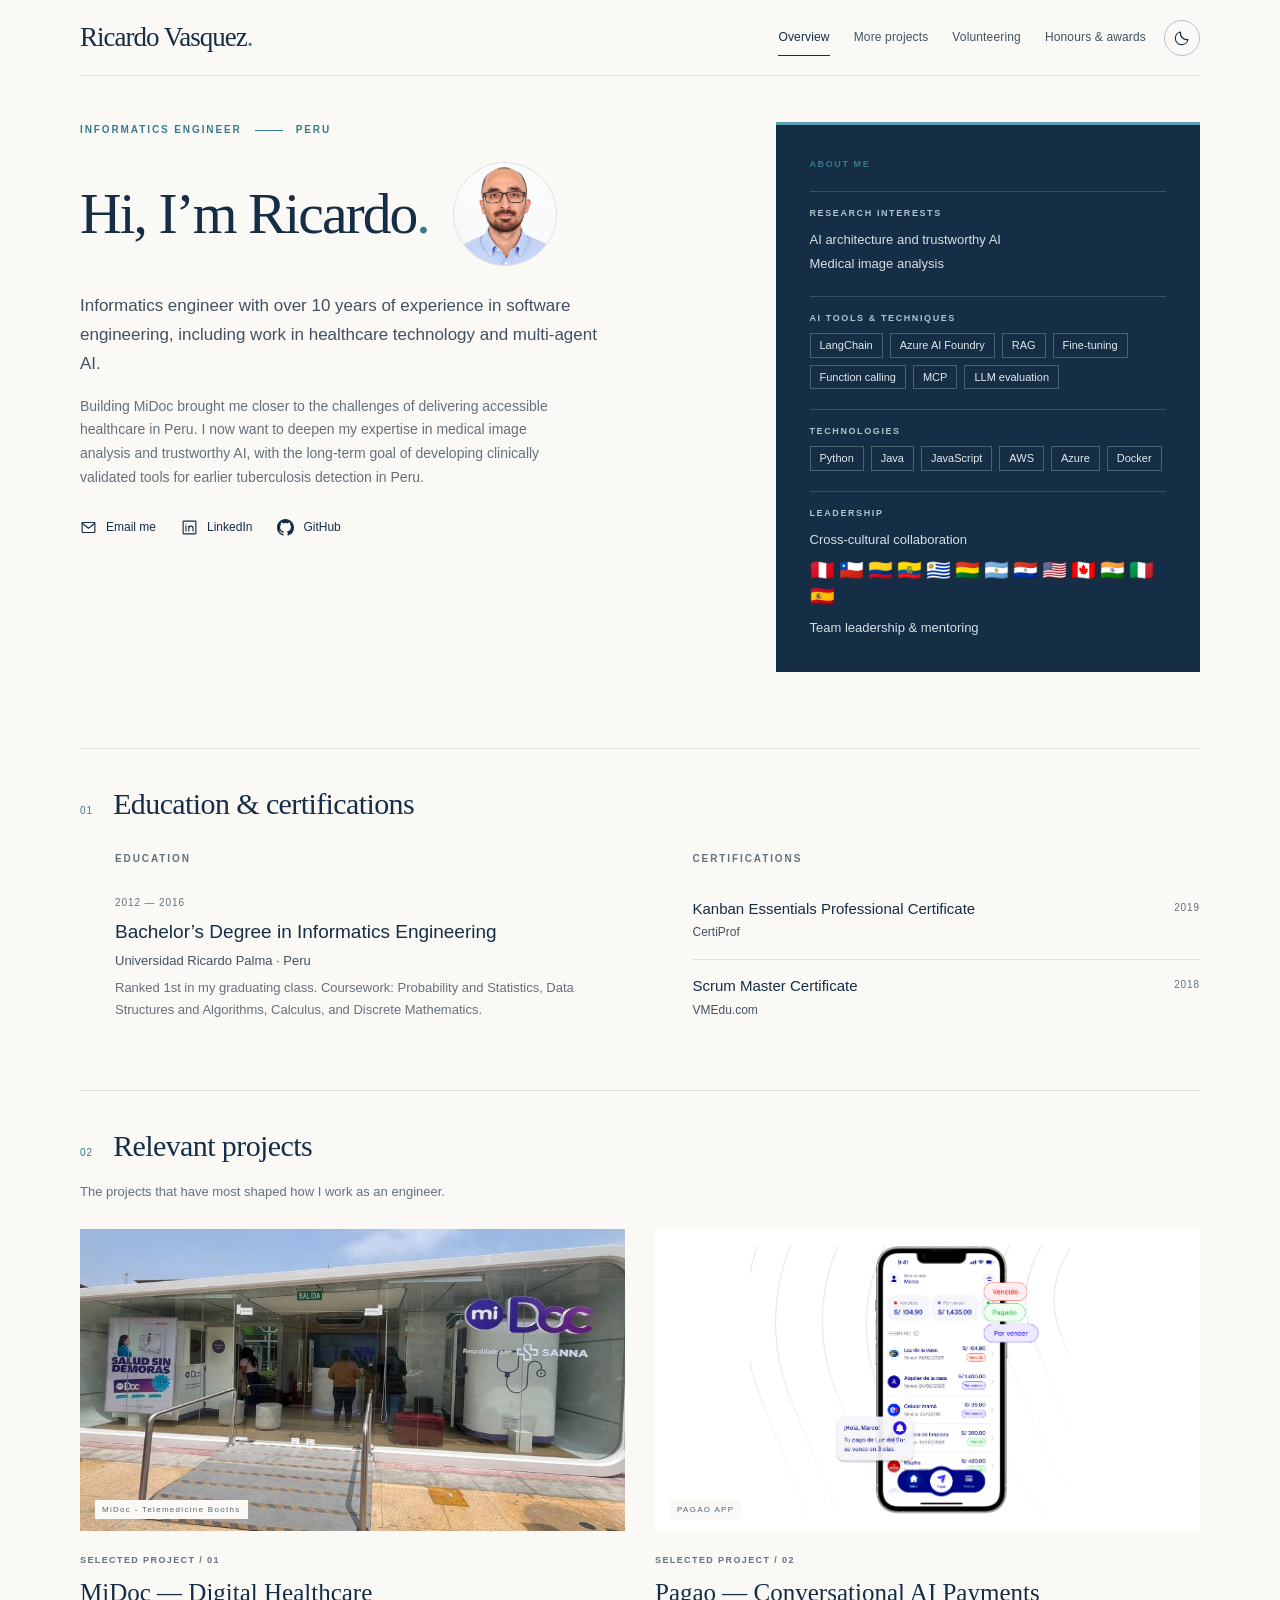
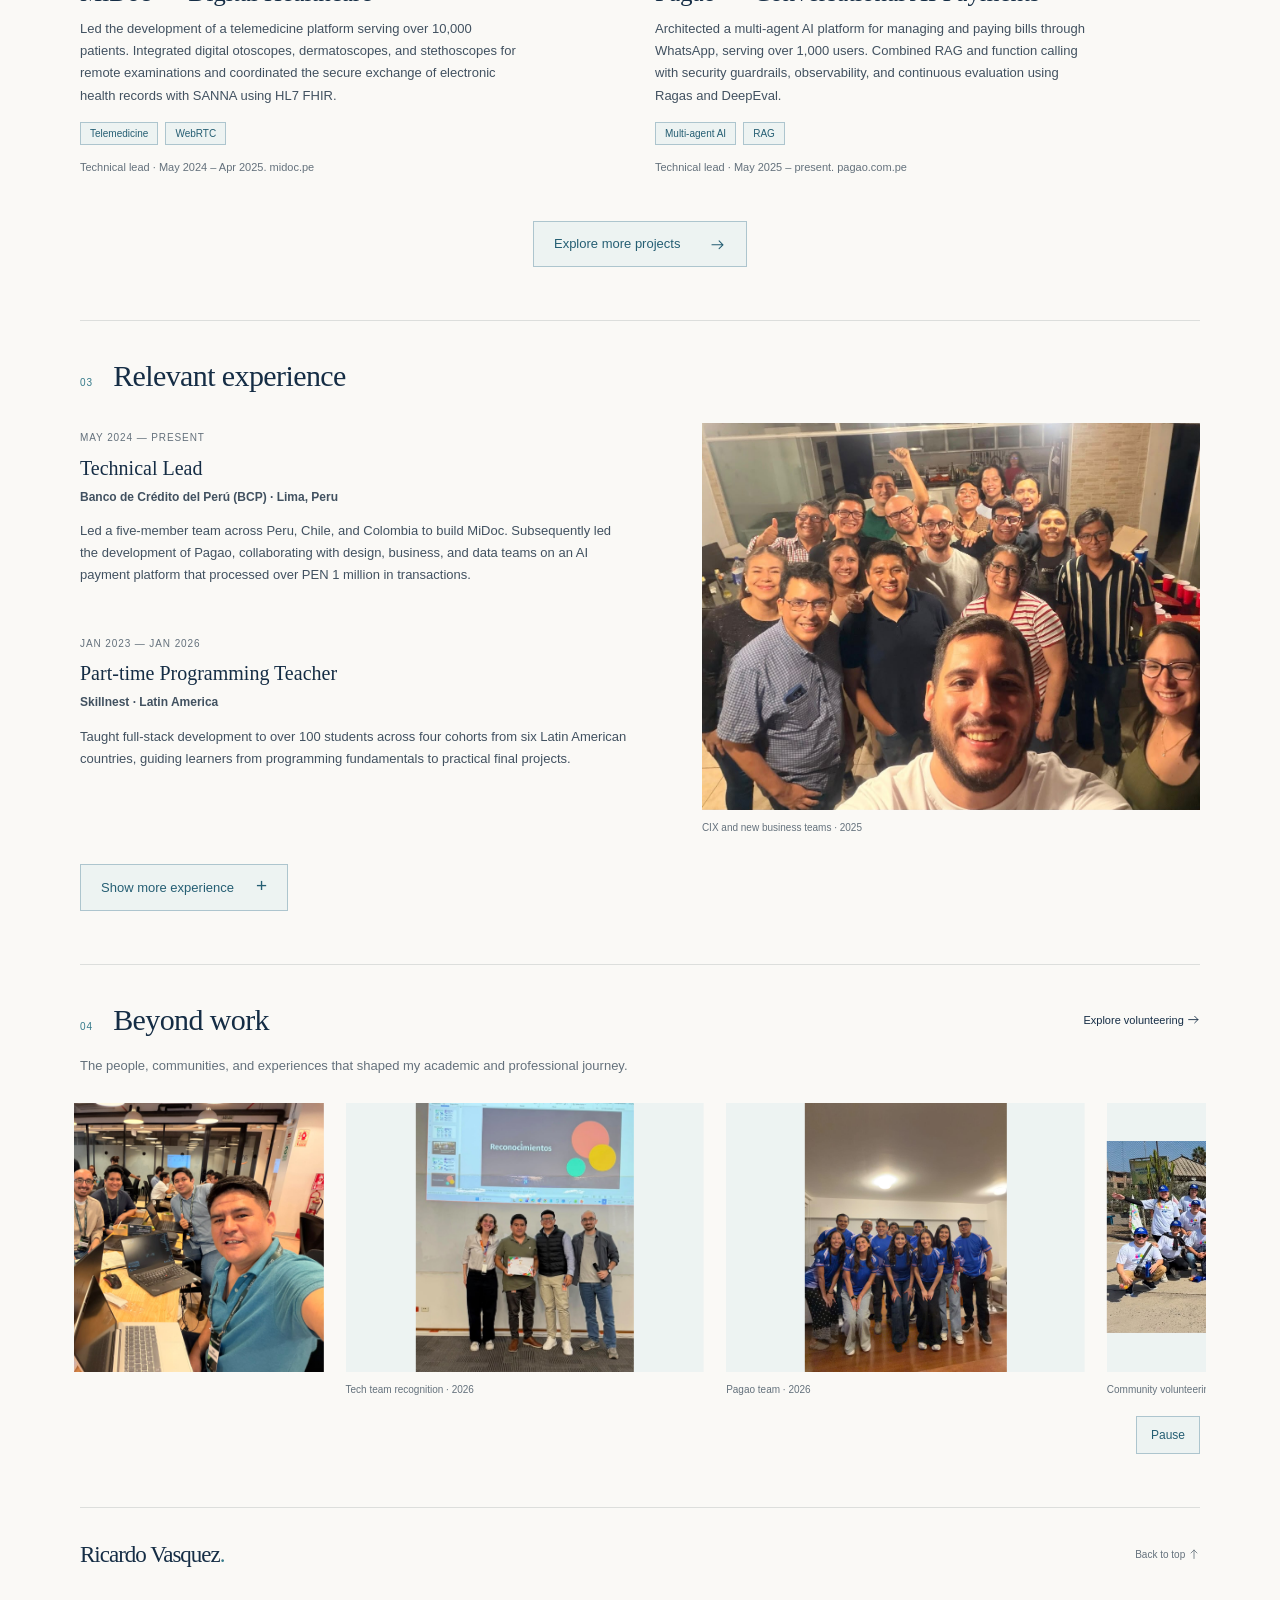
==== commit f4c926d3: "fix" ====
--- a/index.html
+++ b/index.html
@@ -117,9 +117,9 @@
             </section>
             <section id="projects" class="section">
                 <div class="section-heading">
-                    <h2><span class="section-number">02</span>Selected projects</h2>
-                </div>
-                <p class="section-intro">A closer look at the questions I explore and the things I build.</p>
+                    <h2><span class="section-number">02</span>Relevant projects</h2>
+                </div>
+                <p class="section-intro">The projects that have most shaped how I work as an engineer.</p>
                 <div class="projects-grid">
                     <article class="project">
                         <div class="project-image"><img src="assets/photos/midoc-minka.jpeg" alt="Entrance to a MiDoc telemedicine booth" width="1005" height="475" decoding="async"><span>MiDoc - Telemedicine Booths</span></div>
@@ -198,7 +198,7 @@
                     <h2><span class="section-number">04</span>Beyond work</h2><a class="text-link"
                         href="volunteering.html">Explore volunteering <svg class="icon arrow-icon" aria-hidden="true"><use href="#arrow" /></svg></a>
                 </div>
-                <p class="section-intro">Shared experiences, community, and the people behind the journey.</p>
+                <p class="section-intro">The people, communities, and experiences that shaped my academic and professional journey.</p>
                 <div class="carousel" role="region" aria-roledescription="carousel" aria-label="Beyond work">
                     <div class="carousel-viewport">
                         <div class="gallery carousel-track" id="moments-track" tabindex="0"
